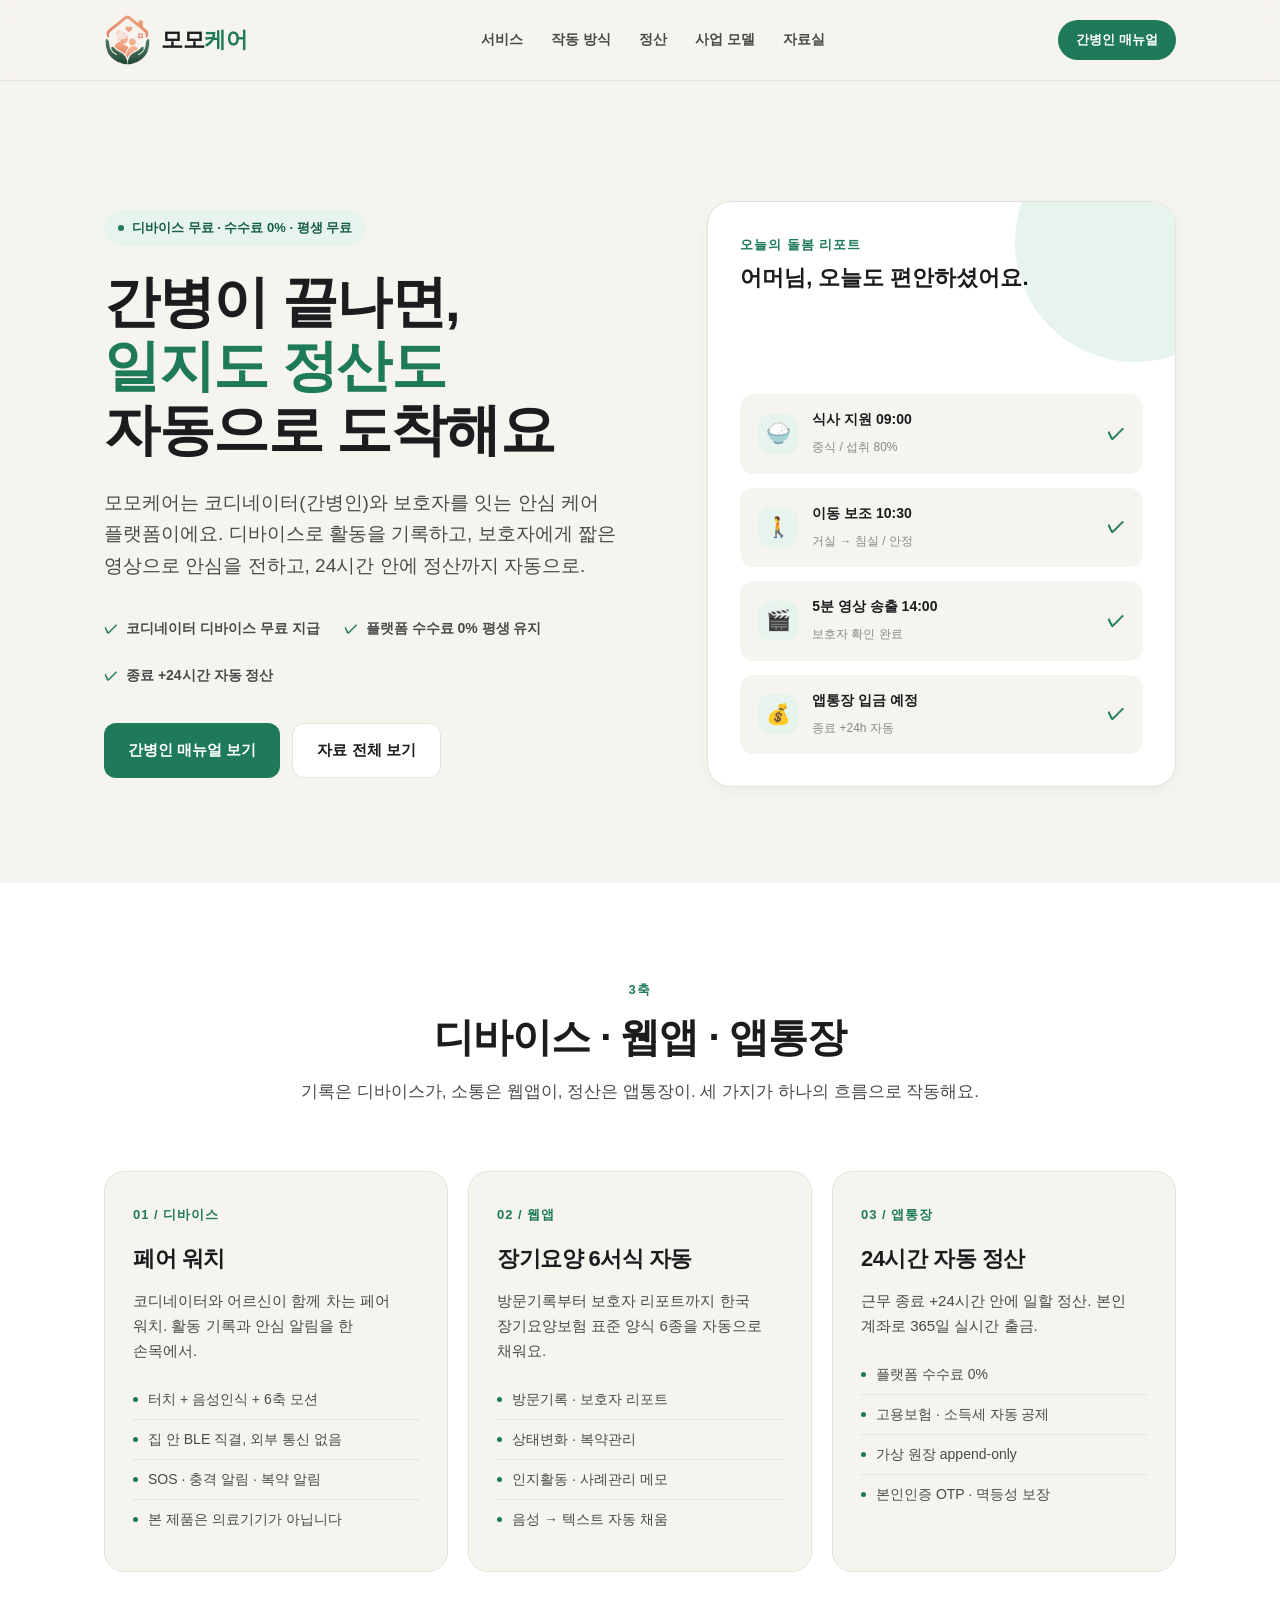
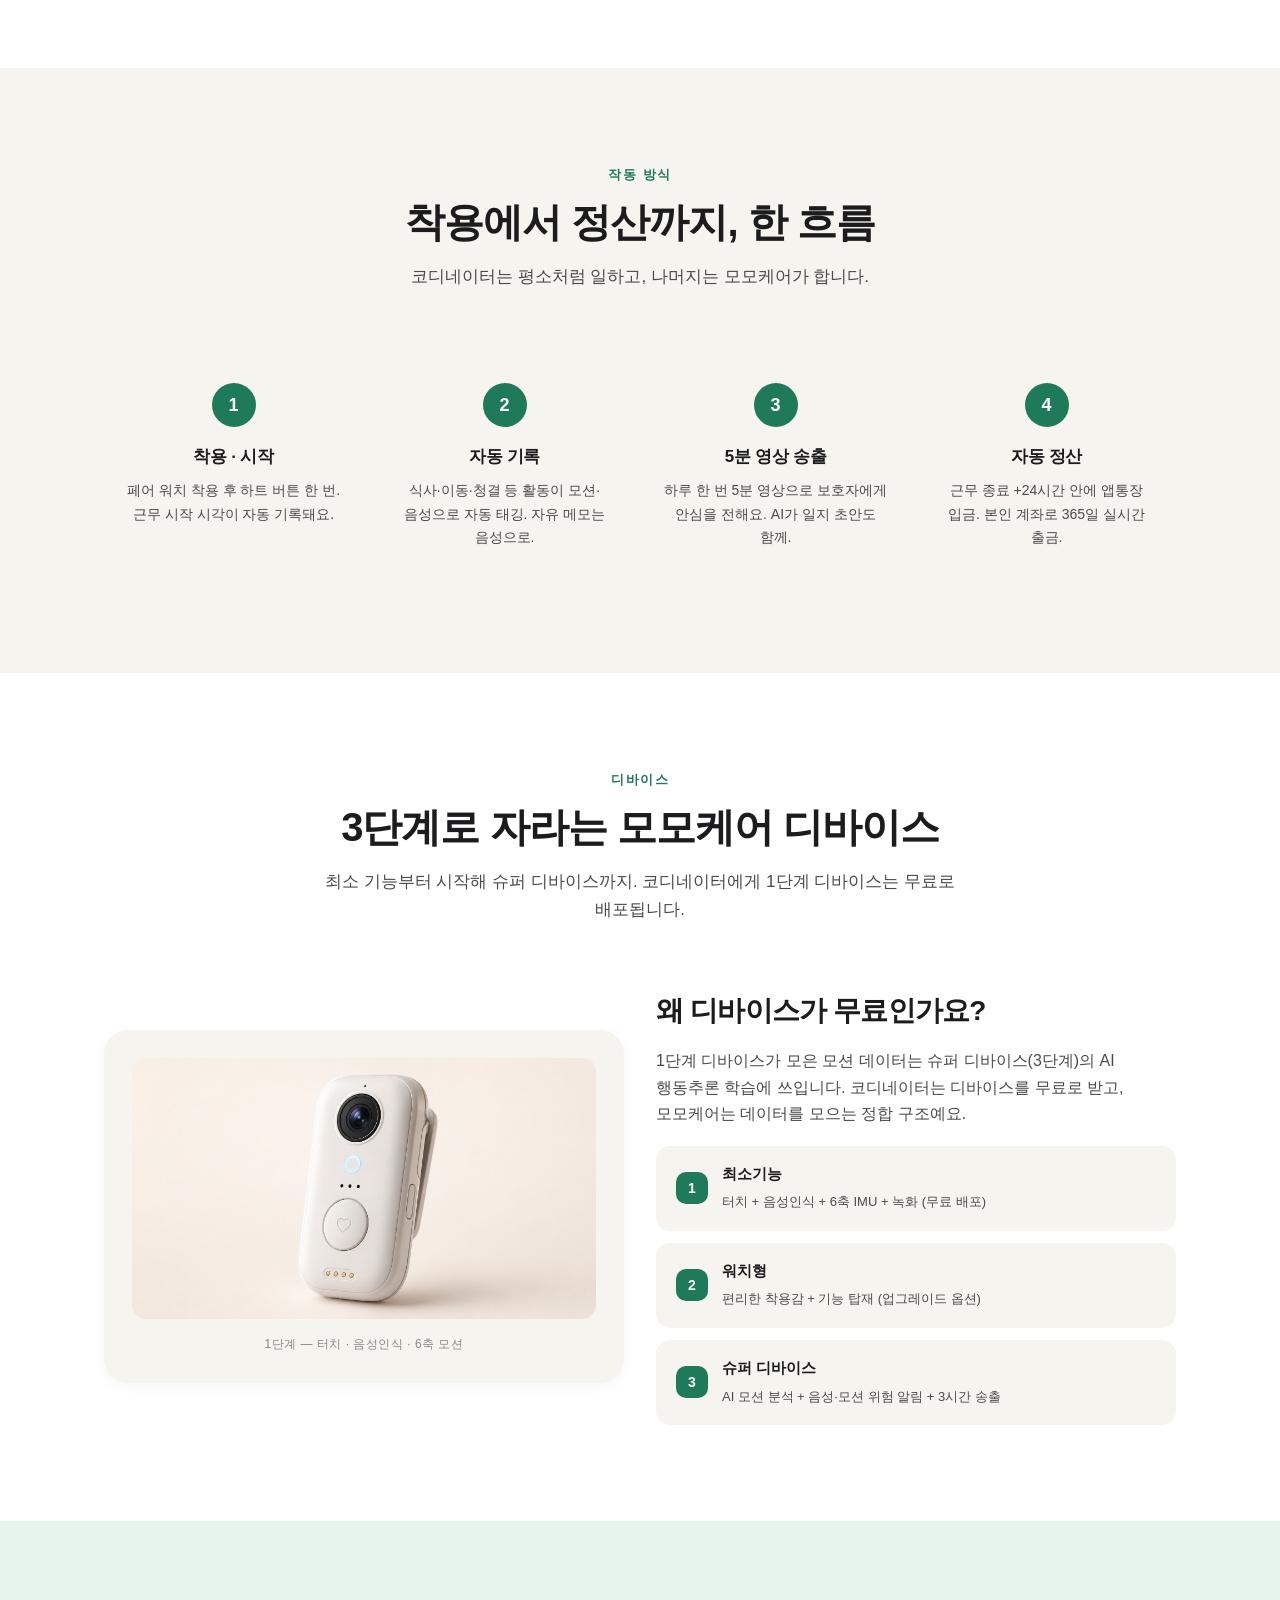
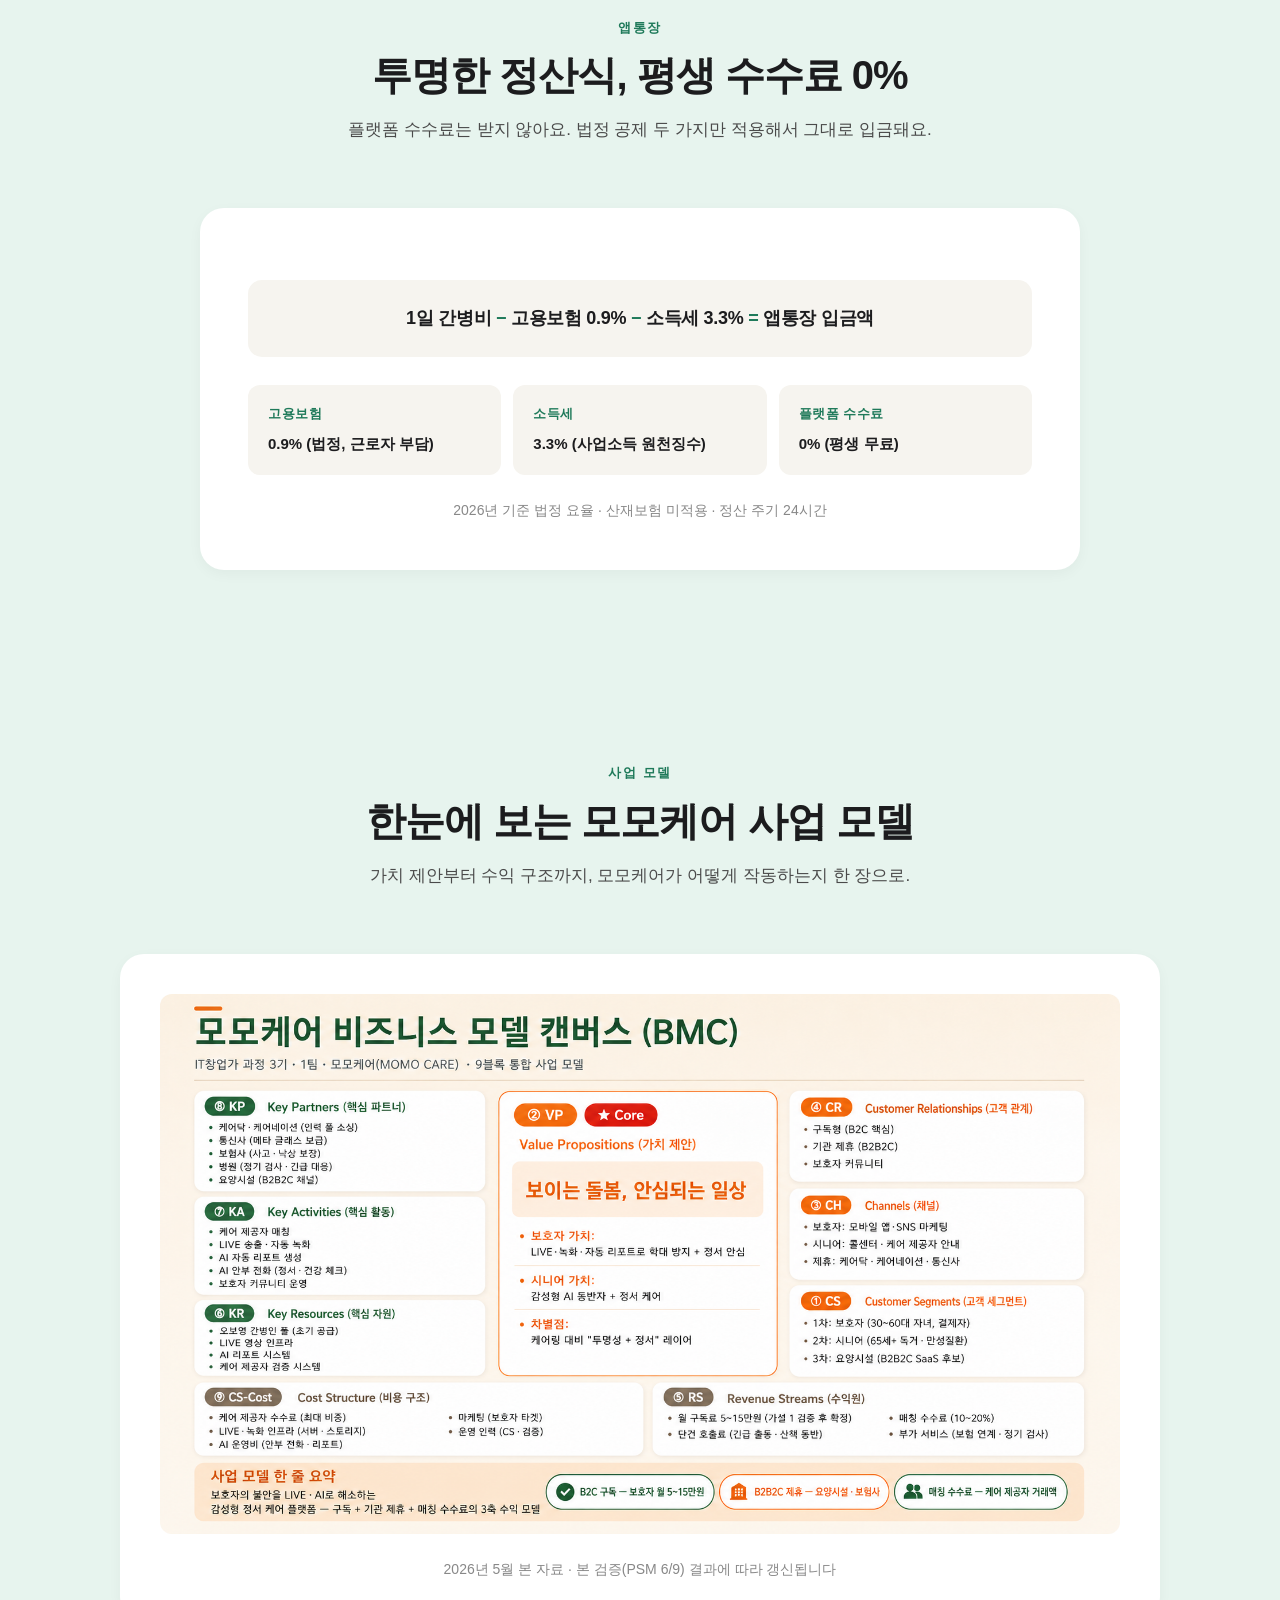
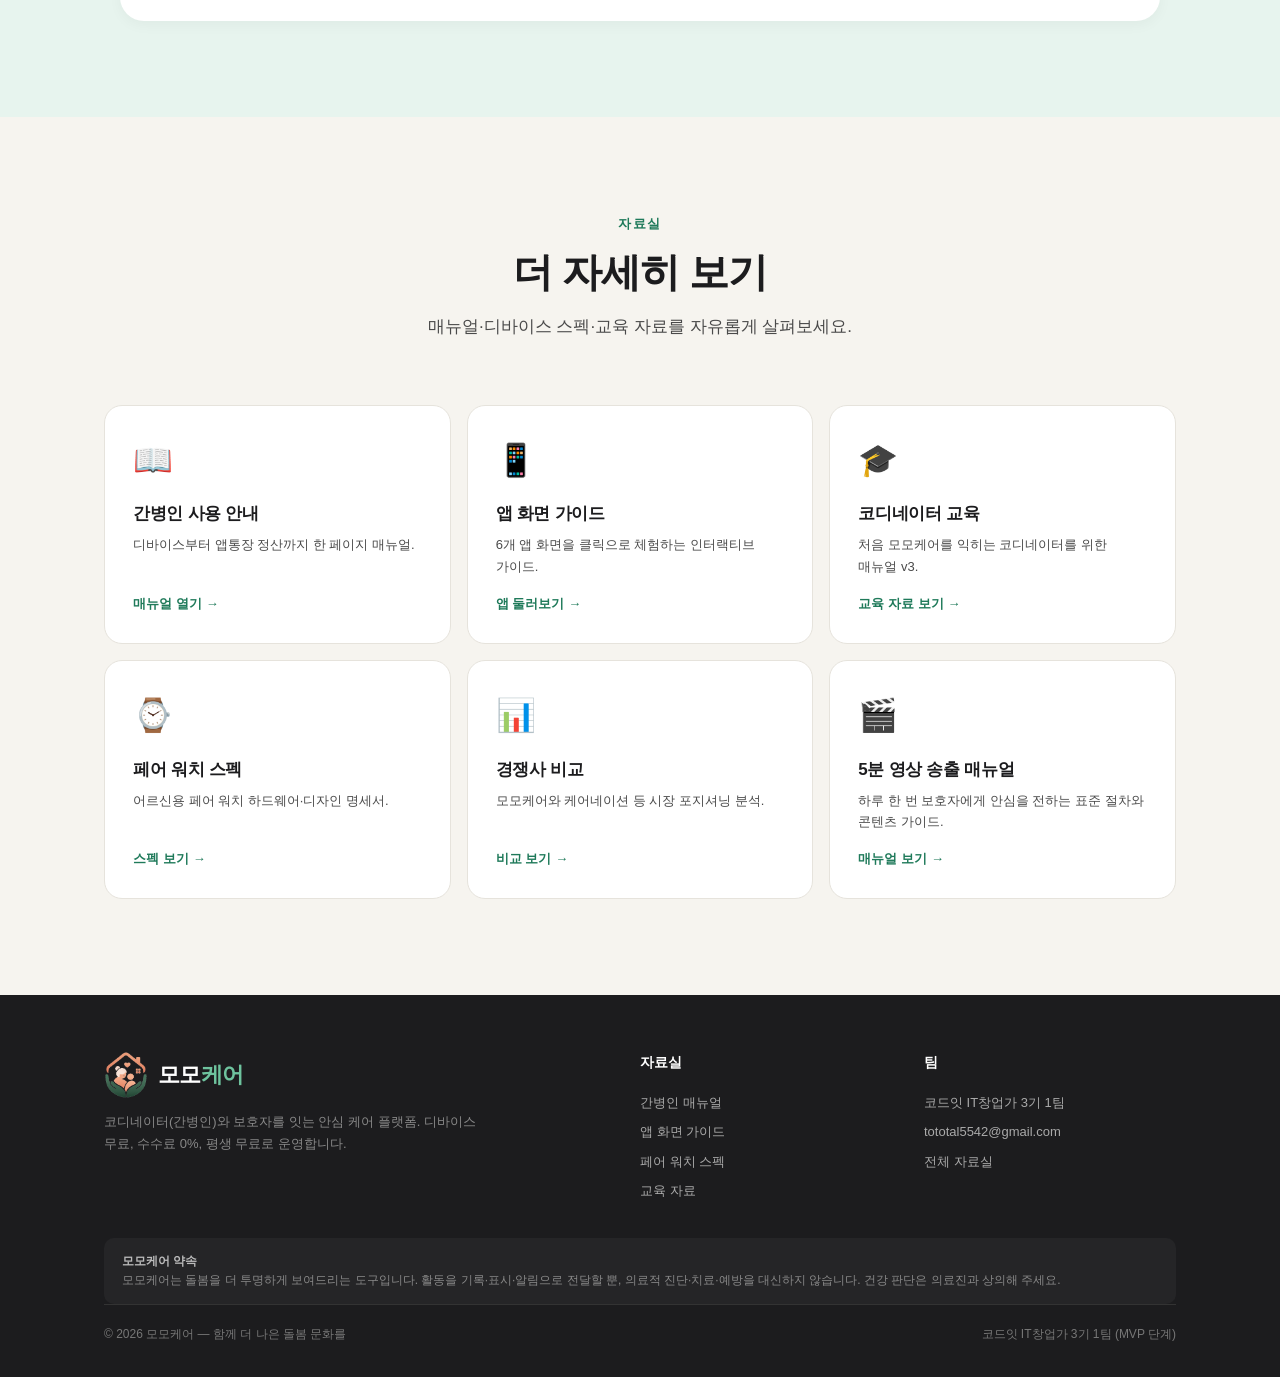
==== index.html @ 799aa94e "fix: 모바일 hero-visual 장식 원 숨김 — 자료 전체 보기 카드 침범 방지 원인: 직전 fix에서 모바일 overflow: visible 처리 → ::before 장식" ====
<!DOCTYPE html>
<html lang="ko">
<head>
<meta charset="UTF-8">
<meta name="viewport" content="width=device-width, initial-scale=1.0">
<title>모모케어 — 간병을 안심으로</title>
<meta name="description" content="간병이 끝나면 일지도 정산도 자동으로. 디바이스 무료, 수수료 0%, 평생 무료. 코디네이터와 보호자를 잇는 안심 케어 플랫폼.">
<meta property="og:title" content="모모케어 — 간병을 안심으로">
<meta property="og:description" content="디바이스 무료 · 수수료 0% · 평생 무료. 5분 송출로 보호자가 안심하는 돌봄 투명성.">
<style>
  :root {
    --green: #1f7a5a;
    --green-light: #e7f4ee;
    --green-soft: #cfe9dc;
    --green-dark: #155e44;
    --bg: #f6f4ef;
    --paper: #ffffff;
    --ink: #1c1c1e;
    --ink-soft: #4a4a4a;
    --ink-mute: #888;
    --line: #e6e3dc;
    --shadow: 0 4px 14px rgba(0,0,0,0.04);
    --shadow-hover: 0 12px 32px rgba(0,0,0,0.08);
  }
  * { box-sizing: border-box; margin: 0; padding: 0; -webkit-tap-highlight-color: transparent; }
  html { scroll-behavior: smooth; }
  body {
    font-family: -apple-system, BlinkMacSystemFont, "Apple SD Gothic Neo", "Pretendard", "Noto Sans KR", sans-serif;
    background: var(--bg);
    color: var(--ink);
    line-height: 1.65;
    word-break: keep-all;
    -webkit-font-smoothing: antialiased;
  }
  a { color: inherit; text-decoration: none; }
  img { max-width: 100%; display: block; }

  /* Layout */
  .wrap { max-width: 1120px; margin: 0 auto; padding: 0 24px; }
  section { padding: 96px 0; }
  section.tight { padding: 72px 0; }

  /* Nav */
  .nav {
    position: sticky; top: 0; z-index: 50;
    background: rgba(246,244,239,0.92);
    backdrop-filter: saturate(180%) blur(12px);
    -webkit-backdrop-filter: saturate(180%) blur(12px);
    border-bottom: 1px solid var(--line);
  }
  .nav-inner { display: flex; justify-content: space-between; align-items: center; height: 80px; }
  .logo { font-size: 20px; font-weight: 800; letter-spacing: -0.5px; color: var(--green); }
  .logo span { color: var(--ink); }
  .nav-menu { display: flex; gap: 28px; align-items: center; font-size: 14px; font-weight: 600; }
  .nav-menu a { color: var(--ink-soft); transition: color 0.2s; }
  .nav-menu a:hover { color: var(--green); }
  .nav-cta {
    background: var(--green); color: #fff;
    padding: 9px 18px; border-radius: 999px;
    font-size: 13px; font-weight: 700;
    transition: background 0.2s, transform 0.2s;
  }
  .nav-cta:hover { background: var(--green-dark); transform: translateY(-1px); }

  /* Hero */
  .hero { padding: 120px 0 96px; }
  .hero-grid { display: grid; grid-template-columns: 1.15fr 1fr; gap: 64px; align-items: center; }
  .badge {
    display: inline-flex; align-items: center; gap: 8px;
    background: var(--green-light); color: var(--green-dark);
    padding: 7px 14px; border-radius: 999px;
    font-size: 13px; font-weight: 700;
    margin-bottom: 24px;
  }
  .badge::before { content: ""; width: 6px; height: 6px; border-radius: 50%; background: var(--green); }
  h1.hero-title {
    font-size: 56px; font-weight: 800;
    line-height: 1.15; letter-spacing: -1.5px;
    margin-bottom: 24px;
  }
  h1.hero-title b { color: var(--green); font-weight: 800; }
  .hero-sub {
    font-size: 19px; color: var(--ink-soft);
    margin-bottom: 36px; max-width: 540px;
  }
  .hero-meta { display: flex; flex-wrap: wrap; gap: 24px; margin-bottom: 36px; }
  .hero-meta span {
    display: inline-flex; align-items: center; gap: 8px;
    font-size: 14px; font-weight: 600; color: var(--ink-soft);
  }
  .hero-meta span::before {
    content: "✓"; color: var(--green); font-weight: 800;
  }
  .cta-row { display: flex; gap: 12px; flex-wrap: wrap; }
  .btn {
    display: inline-flex; align-items: center; gap: 8px;
    padding: 14px 24px; border-radius: 12px;
    font-size: 15px; font-weight: 700;
    transition: transform 0.2s, box-shadow 0.2s, background 0.2s;
    cursor: pointer; border: none;
  }
  .btn-primary { background: var(--green); color: #fff; }
  .btn-primary:hover { background: var(--green-dark); transform: translateY(-2px); box-shadow: 0 8px 20px rgba(31,122,90,0.25); }
  .btn-ghost {
    background: var(--paper); color: var(--ink);
    border: 1px solid var(--line);
  }
  .btn-ghost:hover { border-color: var(--green); color: var(--green); }

  .hero-visual {
    background: var(--paper);
    border: 1px solid var(--line);
    border-radius: 24px;
    aspect-ratio: 4/5;
    box-shadow: var(--shadow);
    padding: 32px;
    display: flex; flex-direction: column; justify-content: space-between;
    position: relative; overflow: hidden;
  }
  .hero-visual::before {
    content: ""; position: absolute; top: -80px; right: -80px;
    width: 240px; height: 240px;
    background: var(--green-light); border-radius: 50%;
    z-index: 0;
  }
  .hv-top { position: relative; z-index: 1; }
  .hv-top h4 { font-size: 13px; font-weight: 700; color: var(--green); letter-spacing: 1px; text-transform: uppercase; margin-bottom: 8px; }
  .hv-top p { font-size: 22px; font-weight: 700; color: var(--ink); line-height: 1.4; }
  .hv-stack { display: flex; flex-direction: column; gap: 14px; position: relative; z-index: 1; }
  .hv-row {
    background: var(--bg); border-radius: 14px;
    padding: 14px 18px;
    display: flex; align-items: center; gap: 14px;
  }
  .hv-icon {
    width: 40px; height: 40px; border-radius: 12px;
    background: var(--green-light); color: var(--green);
    display: flex; align-items: center; justify-content: center;
    font-size: 20px; flex-shrink: 0;
  }
  .hv-row-text { flex: 1; min-width: 0; }
  .hv-row-text strong { display: block; font-size: 14px; font-weight: 700; margin-bottom: 2px; }
  .hv-row-text span { font-size: 12px; color: var(--ink-mute); }
  .hv-check { color: var(--green); font-size: 18px; font-weight: 700; }

  /* Section Header */
  .sec-head { text-align: center; max-width: 720px; margin: 0 auto 64px; }
  .sec-eyebrow {
    font-size: 13px; font-weight: 700; color: var(--green);
    letter-spacing: 1.5px; text-transform: uppercase; margin-bottom: 12px;
  }
  .sec-head h2 {
    font-size: 40px; font-weight: 800;
    letter-spacing: -1px; margin-bottom: 16px;
    line-height: 1.25;
  }
  .sec-head p { font-size: 17px; color: var(--ink-soft); }

  /* 3 Pillars */
  .pillars { background: var(--paper); }
  .pillar-grid { display: grid; grid-template-columns: repeat(3, 1fr); gap: 20px; }
  .pillar {
    background: var(--bg); border: 1px solid var(--line);
    border-radius: 20px; padding: 32px 28px;
    transition: transform 0.2s, box-shadow 0.2s;
  }
  .pillar:hover { transform: translateY(-4px); box-shadow: var(--shadow-hover); }
  .pillar-num {
    font-size: 13px; font-weight: 800; color: var(--green);
    margin-bottom: 16px; letter-spacing: 1px;
  }
  .pillar h3 { font-size: 22px; font-weight: 800; margin-bottom: 12px; letter-spacing: -0.5px; }
  .pillar p { font-size: 15px; color: var(--ink-soft); margin-bottom: 20px; }
  .pillar ul { list-style: none; }
  .pillar li {
    font-size: 14px; color: var(--ink-soft);
    padding: 8px 0; border-top: 1px solid var(--line);
    display: flex; align-items: center; gap: 10px;
  }
  .pillar li::before {
    content: ""; width: 5px; height: 5px; border-radius: 50%;
    background: var(--green); flex-shrink: 0;
  }
  .pillar li:first-of-type { border-top: none; padding-top: 4px; }

  /* How it works */
  .flow { display: grid; grid-template-columns: repeat(4, 1fr); gap: 12px; position: relative; }
  .flow-step { text-align: center; padding: 28px 16px; }
  .flow-num {
    width: 44px; height: 44px; border-radius: 50%;
    background: var(--green); color: #fff;
    display: flex; align-items: center; justify-content: center;
    font-size: 18px; font-weight: 800;
    margin: 0 auto 16px;
  }
  .flow-step h4 { font-size: 17px; font-weight: 700; margin-bottom: 8px; letter-spacing: -0.3px; }
  .flow-step p { font-size: 14px; color: var(--ink-soft); }

  /* Settlement */
  .settle { background: var(--green-light); }
  .settle-card {
    background: var(--paper); border-radius: 24px;
    padding: 48px; max-width: 880px; margin: 0 auto;
    box-shadow: var(--shadow);
  }
  .settle-formula {
    font-size: 18px; font-weight: 700;
    background: var(--bg); padding: 24px 28px; border-radius: 14px;
    text-align: center; margin: 24px 0;
    letter-spacing: -0.3px; line-height: 1.6;
  }
  .settle-formula b { color: var(--green); }
  .settle-row { display: grid; grid-template-columns: repeat(3, 1fr); gap: 12px; margin-top: 28px; }
  .settle-row > div {
    background: var(--bg); padding: 18px 20px; border-radius: 12px;
  }
  .settle-row strong { display: block; font-size: 13px; color: var(--green); margin-bottom: 6px; font-weight: 700; letter-spacing: 0.5px; }
  .settle-row span { font-size: 15px; color: var(--ink); font-weight: 600; }

  /* Resources */
  .res-grid { display: grid; grid-template-columns: repeat(3, 1fr); gap: 16px; }
  .res-card {
    background: var(--paper); border: 1px solid var(--line);
    border-radius: 18px; padding: 28px;
    transition: transform 0.2s, box-shadow 0.2s, border-color 0.2s;
    display: flex; flex-direction: column; min-height: 200px;
  }
  .res-card:hover { transform: translateY(-3px); box-shadow: var(--shadow-hover); border-color: var(--green-soft); }
  .res-icon { font-size: 32px; margin-bottom: 14px; }
  .res-card h4 { font-size: 17px; font-weight: 700; margin-bottom: 6px; letter-spacing: -0.3px; }
  .res-card p { font-size: 13px; color: var(--ink-soft); flex: 1; }
  .res-card .go {
    margin-top: 16px; font-size: 13px; font-weight: 700;
    color: var(--green); display: inline-flex; align-items: center; gap: 4px;
  }
  .res-card .go::after { content: "→"; transition: transform 0.2s; }
  .res-card:hover .go::after { transform: translateX(4px); }

  /* Nav logo image */
  .logo { display: inline-flex; align-items: center; gap: 10px; font-size: 22px; font-weight: 800; letter-spacing: -0.5px; color: var(--ink); }
  .logo img { height: 52px; width: auto; display: block; }
  .logo b { color: var(--green); font-weight: 800; }

  /* Device section */
  .device { background: var(--paper); }
  .device-grid { display: grid; grid-template-columns: 1fr 1fr; gap: 32px; align-items: center; }
  .device-text h3 { font-size: 28px; font-weight: 800; letter-spacing: -0.8px; margin-bottom: 14px; }
  .device-text p { font-size: 16px; color: var(--ink-soft); margin-bottom: 18px; }
  .device-stages { display: grid; gap: 12px; }
  .device-stage {
    background: var(--bg); border-radius: 14px; padding: 16px 20px;
    display: flex; gap: 14px; align-items: center;
  }
  .device-stage .num {
    width: 32px; height: 32px; border-radius: 10px;
    background: var(--green); color: #fff;
    display: flex; align-items: center; justify-content: center;
    font-weight: 800; font-size: 14px; flex-shrink: 0;
  }
  .device-stage strong { font-size: 15px; font-weight: 700; display: block; margin-bottom: 2px; }
  .device-stage span { font-size: 13px; color: var(--ink-soft); }
  .device-image-wrap {
    background: var(--bg);
    border-radius: 24px;
    padding: 28px;
    box-shadow: var(--shadow);
    display: flex; flex-direction: column; gap: 16px;
  }
  .device-image-wrap img {
    width: 100%; height: auto;
    border-radius: 14px;
    background: #fff;
  }
  .device-image-wrap .caption {
    font-size: 12px; color: var(--ink-mute); text-align: center;
    letter-spacing: 0.5px;
  }

  /* Model (BMC) section */
  .model { background: var(--green-light); }
  .model-card {
    background: var(--paper); border-radius: 24px;
    padding: 40px; max-width: 1040px; margin: 0 auto;
    box-shadow: var(--shadow);
  }
  .model-card img {
    width: 100%; height: auto;
    border-radius: 12px;
    display: block;
  }
  .model-foot {
    margin-top: 24px; text-align: center;
    font-size: 14px; color: var(--ink-mute);
  }

  /* Footer brand row with logo */
  footer .foot-logo-row { display: flex; align-items: center; gap: 10px; margin-bottom: 12px; }
  footer .foot-logo-row img { height: 48px; width: auto; }
  footer .foot-logo-row span { color: #fff; font-size: 22px; font-weight: 800; letter-spacing: -0.5px; }
  footer .foot-logo-row b { color: #6ec39e; font-weight: 800; }

  /* CTA Section */
  .cta-section {
    background: var(--green); color: #fff;
    text-align: center; padding: 80px 0;
  }
  .cta-section h2 { font-size: 36px; font-weight: 800; margin-bottom: 12px; letter-spacing: -1px; }
  .cta-section p { font-size: 17px; opacity: 0.9; margin-bottom: 32px; }
  .cta-section .btn-primary { background: #fff; color: var(--green); }
  .cta-section .btn-primary:hover { background: var(--bg); transform: translateY(-2px); }
  .cta-section .btn-ghost { background: transparent; color: #fff; border-color: rgba(255,255,255,0.4); }
  .cta-section .btn-ghost:hover { border-color: #fff; color: #fff; }

  /* Footer */
  footer { background: var(--ink); color: #aaa; padding: 56px 0 32px; font-size: 13px; }
  footer .foot-grid { display: grid; grid-template-columns: 2fr 1fr 1fr; gap: 32px; margin-bottom: 32px; }
  footer h5 { color: #fff; font-size: 14px; font-weight: 700; margin-bottom: 14px; }
  footer .foot-logo { color: #fff; font-size: 20px; font-weight: 800; margin-bottom: 8px; }
  footer .foot-desc { color: #888; line-height: 1.7; font-size: 13px; max-width: 380px; }
  footer ul { list-style: none; }
  footer li { padding: 4px 0; }
  footer a { color: #aaa; }
  footer a:hover { color: #fff; }
  footer .foot-bottom {
    border-top: 1px solid #333; padding-top: 20px;
    display: flex; justify-content: space-between; align-items: center; flex-wrap: wrap; gap: 12px;
    color: #777; font-size: 12px;
  }
  footer .disclaimer {
    background: rgba(255,255,255,0.04); padding: 14px 18px; border-radius: 10px;
    color: #888; font-size: 12px; line-height: 1.6;
    margin-top: 24px;
  }

  /* Responsive */
  @media (max-width: 880px) {
    .wrap { padding: 0 20px; }
    section { padding: 56px 0; }
    .hero { padding: 48px 0 56px; }
    .hero-grid { grid-template-columns: 1fr; gap: 32px; }
    h1.hero-title { font-size: 32px; line-height: 1.2; letter-spacing: -1px; }
    .hero-sub { font-size: 16px; }
    .hero-meta { gap: 10px 16px; margin-bottom: 28px; }
    .sec-head h2 { font-size: 26px; line-height: 1.3; }
    .sec-head p { font-size: 15px; }
    .pillar-grid, .res-grid, .settle-row { grid-template-columns: 1fr; }
    .flow { grid-template-columns: repeat(2, 1fr); gap: 8px; }
    .flow-step { padding: 20px 8px; }
    .settle-card { padding: 24px 18px; }
    .settle-formula { font-size: 15px; padding: 18px 16px; line-height: 1.8; }
    footer .foot-grid { grid-template-columns: 1fr; gap: 24px; }
    .nav { background: rgba(246,244,239,0.95); }
    .nav-inner { height: 64px; }
    .nav-menu { display: none; }
    .nav-cta { padding: 8px 14px; font-size: 12px; }
    .logo img { height: 40px; }
    .logo { font-size: 18px; gap: 8px; }
    .hero-visual { aspect-ratio: auto; overflow: visible; padding: 24px 20px; }
    .hero-visual::before { display: none; }
    .hv-top p { font-size: 18px; }
    .hv-stack { gap: 10px; }
    .device-grid { grid-template-columns: 1fr; gap: 24px; }
    .device-text h3 { font-size: 22px; }
    .device-image-wrap { padding: 20px; }
    .model-card { padding: 20px; }
    .cta-row { flex-direction: column; align-items: stretch; gap: 10px; }
    .cta-row .btn { width: 100%; justify-content: center; }
    .pillar { padding: 24px 22px; }
    .pillar h3 { font-size: 20px; }
    .res-card { padding: 22px; }
    footer .foot-logo-row img { height: 40px; }
    footer .foot-logo-row span { font-size: 20px; }
    footer .foot-bottom { font-size: 11px; gap: 6px; }
  }
</style>
</head>
<body>

<nav class="nav">
  <div class="wrap nav-inner">
    <a href="#" class="logo"><img src="assets/logo-icon.png" alt="모모케어 로고"><span>모모<b>케어</b></span></a>
    <div class="nav-menu">
      <a href="#pillars">서비스</a>
      <a href="#how">작동 방식</a>
      <a href="#settle">정산</a>
      <a href="#model">사업 모델</a>
      <a href="#resources">자료실</a>
    </div>
    <a href="caregiver-manual.html" class="nav-cta">간병인 매뉴얼</a>
  </div>
</nav>

<header class="hero">
  <div class="wrap">
    <div class="hero-grid">
      <div>
        <span class="badge">디바이스 무료 · 수수료 0% · 평생 무료</span>
        <h1 class="hero-title">간병이 끝나면,<br><b>일지도 정산도</b><br>자동으로 도착해요</h1>
        <p class="hero-sub">모모케어는 코디네이터(간병인)와 보호자를 잇는 안심 케어 플랫폼이에요. 디바이스로 활동을 기록하고, 보호자에게 짧은 영상으로 안심을 전하고, 24시간 안에 정산까지 자동으로.</p>
        <div class="hero-meta">
          <span>코디네이터 디바이스 무료 지급</span>
          <span>플랫폼 수수료 0% 평생 유지</span>
          <span>종료 +24시간 자동 정산</span>
        </div>
        <div class="cta-row">
          <a href="caregiver-manual.html" class="btn btn-primary">간병인 매뉴얼 보기</a>
          <a href="hub.html" class="btn btn-ghost">자료 전체 보기</a>
        </div>
      </div>

      <div class="hero-visual">
        <div class="hv-top">
          <h4>오늘의 돌봄 리포트</h4>
          <p>어머님, 오늘도 편안하셨어요.</p>
        </div>
        <div class="hv-stack">
          <div class="hv-row">
            <div class="hv-icon">🍚</div>
            <div class="hv-row-text"><strong>식사 지원 09:00</strong><span>중식 / 섭취 80%</span></div>
            <div class="hv-check">✓</div>
          </div>
          <div class="hv-row">
            <div class="hv-icon">🚶</div>
            <div class="hv-row-text"><strong>이동 보조 10:30</strong><span>거실 → 침실 / 안정</span></div>
            <div class="hv-check">✓</div>
          </div>
          <div class="hv-row">
            <div class="hv-icon">🎬</div>
            <div class="hv-row-text"><strong>5분 영상 송출 14:00</strong><span>보호자 확인 완료</span></div>
            <div class="hv-check">✓</div>
          </div>
          <div class="hv-row">
            <div class="hv-icon">💰</div>
            <div class="hv-row-text"><strong>앱통장 입금 예정</strong><span>종료 +24h 자동</span></div>
            <div class="hv-check">✓</div>
          </div>
        </div>
      </div>
    </div>
  </div>
</header>

<section id="pillars" class="pillars">
  <div class="wrap">
    <div class="sec-head">
      <div class="sec-eyebrow">3축</div>
      <h2>디바이스 · 웹앱 · 앱통장</h2>
      <p>기록은 디바이스가, 소통은 웹앱이, 정산은 앱통장이. 세 가지가 하나의 흐름으로 작동해요.</p>
    </div>
    <div class="pillar-grid">

      <div class="pillar">
        <div class="pillar-num">01 / 디바이스</div>
        <h3>페어 워치</h3>
        <p>코디네이터와 어르신이 함께 차는 페어 워치. 활동 기록과 안심 알림을 한 손목에서.</p>
        <ul>
          <li>터치 + 음성인식 + 6축 모션</li>
          <li>집 안 BLE 직결, 외부 통신 없음</li>
          <li>SOS · 충격 알림 · 복약 알림</li>
          <li>본 제품은 의료기기가 아닙니다</li>
        </ul>
      </div>

      <div class="pillar">
        <div class="pillar-num">02 / 웹앱</div>
        <h3>장기요양 6서식 자동</h3>
        <p>방문기록부터 보호자 리포트까지 한국 장기요양보험 표준 양식 6종을 자동으로 채워요.</p>
        <ul>
          <li>방문기록 · 보호자 리포트</li>
          <li>상태변화 · 복약관리</li>
          <li>인지활동 · 사례관리 메모</li>
          <li>음성 → 텍스트 자동 채움</li>
        </ul>
      </div>

      <div class="pillar">
        <div class="pillar-num">03 / 앱통장</div>
        <h3>24시간 자동 정산</h3>
        <p>근무 종료 +24시간 안에 일할 정산. 본인 계좌로 365일 실시간 출금.</p>
        <ul>
          <li>플랫폼 수수료 0%</li>
          <li>고용보험 · 소득세 자동 공제</li>
          <li>가상 원장 append-only</li>
          <li>본인인증 OTP · 멱등성 보장</li>
        </ul>
      </div>

    </div>
  </div>
</section>

<section id="how">
  <div class="wrap">
    <div class="sec-head">
      <div class="sec-eyebrow">작동 방식</div>
      <h2>착용에서 정산까지, 한 흐름</h2>
      <p>코디네이터는 평소처럼 일하고, 나머지는 모모케어가 합니다.</p>
    </div>
    <div class="flow">
      <div class="flow-step">
        <div class="flow-num">1</div>
        <h4>착용 · 시작</h4>
        <p>페어 워치 착용 후 하트 버튼 한 번. 근무 시작 시각이 자동 기록돼요.</p>
      </div>
      <div class="flow-step">
        <div class="flow-num">2</div>
        <h4>자동 기록</h4>
        <p>식사·이동·청결 등 활동이 모션·음성으로 자동 태깅. 자유 메모는 음성으로.</p>
      </div>
      <div class="flow-step">
        <div class="flow-num">3</div>
        <h4>5분 영상 송출</h4>
        <p>하루 한 번 5분 영상으로 보호자에게 안심을 전해요. AI가 일지 초안도 함께.</p>
      </div>
      <div class="flow-step">
        <div class="flow-num">4</div>
        <h4>자동 정산</h4>
        <p>근무 종료 +24시간 안에 앱통장 입금. 본인 계좌로 365일 실시간 출금.</p>
      </div>
    </div>
  </div>
</section>

<section id="device" class="device">
  <div class="wrap">
    <div class="sec-head">
      <div class="sec-eyebrow">디바이스</div>
      <h2>3단계로 자라는 모모케어 디바이스</h2>
      <p>최소 기능부터 시작해 슈퍼 디바이스까지. 코디네이터에게 1단계 디바이스는 무료로 배포됩니다.</p>
    </div>
    <div class="device-grid">
      <div class="device-image-wrap">
        <img src="assets/device_photo.png" alt="모모케어 디바이스 실물">
        <div class="caption">1단계 — 터치 · 음성인식 · 6축 모션</div>
      </div>
      <div class="device-text">
        <h3>왜 디바이스가 무료인가요?</h3>
        <p>1단계 디바이스가 모은 모션 데이터는 슈퍼 디바이스(3단계)의 AI 행동추론 학습에 쓰입니다. 코디네이터는 디바이스를 무료로 받고, 모모케어는 데이터를 모으는 정합 구조예요.</p>
        <div class="device-stages">
          <div class="device-stage">
            <div class="num">1</div>
            <div><strong>최소기능</strong><span>터치 + 음성인식 + 6축 IMU + 녹화 (무료 배포)</span></div>
          </div>
          <div class="device-stage">
            <div class="num">2</div>
            <div><strong>워치형</strong><span>편리한 착용감 + 기능 탑재 (업그레이드 옵션)</span></div>
          </div>
          <div class="device-stage">
            <div class="num">3</div>
            <div><strong>슈퍼 디바이스</strong><span>AI 모션 분석 + 음성·모션 위험 알림 + 3시간 송출</span></div>
          </div>
        </div>
      </div>
    </div>
  </div>
</section>

<section id="settle" class="settle">
  <div class="wrap">
    <div class="sec-head">
      <div class="sec-eyebrow">앱통장</div>
      <h2>투명한 정산식, 평생 수수료 0%</h2>
      <p>플랫폼 수수료는 받지 않아요. 법정 공제 두 가지만 적용해서 그대로 입금돼요.</p>
    </div>
    <div class="settle-card">
      <div class="settle-formula">
        1일 간병비 <b>−</b> 고용보험 0.9% <b>−</b> 소득세 3.3% <b>=</b> 앱통장 입금액
      </div>
      <div class="settle-row">
        <div><strong>고용보험</strong><span>0.9% (법정, 근로자 부담)</span></div>
        <div><strong>소득세</strong><span>3.3% (사업소득 원천징수)</span></div>
        <div><strong>플랫폼 수수료</strong><span>0% (평생 무료)</span></div>
      </div>
      <p style="margin-top: 24px; font-size: 14px; color: var(--ink-mute); text-align: center;">2026년 기준 법정 요율 · 산재보험 미적용 · 정산 주기 24시간</p>
    </div>
  </div>
</section>

<section id="model" class="model">
  <div class="wrap">
    <div class="sec-head">
      <div class="sec-eyebrow">사업 모델</div>
      <h2>한눈에 보는 모모케어 사업 모델</h2>
      <p>가치 제안부터 수익 구조까지, 모모케어가 어떻게 작동하는지 한 장으로.</p>
    </div>
    <div class="model-card">
      <img src="assets/bmc.png" alt="모모케어 비즈니스 모델 캔버스">
      <div class="model-foot">2026년 5월 본 자료 · 본 검증(PSM 6/9) 결과에 따라 갱신됩니다</div>
    </div>
  </div>
</section>

<section id="resources">
  <div class="wrap">
    <div class="sec-head">
      <div class="sec-eyebrow">자료실</div>
      <h2>더 자세히 보기</h2>
      <p>매뉴얼·디바이스 스펙·교육 자료를 자유롭게 살펴보세요.</p>
    </div>
    <div class="res-grid">
      <a href="caregiver-manual.html" class="res-card">
        <div class="res-icon">📖</div>
        <h4>간병인 사용 안내</h4>
        <p>디바이스부터 앱통장 정산까지 한 페이지 매뉴얼.</p>
        <span class="go">매뉴얼 열기</span>
      </a>
      <a href="app-screens.html" class="res-card">
        <div class="res-icon">📱</div>
        <h4>앱 화면 가이드</h4>
        <p>6개 앱 화면을 클릭으로 체험하는 인터랙티브 가이드.</p>
        <span class="go">앱 둘러보기</span>
      </a>
      <a href="education.html" class="res-card">
        <div class="res-icon">🎓</div>
        <h4>코디네이터 교육</h4>
        <p>처음 모모케어를 익히는 코디네이터를 위한 매뉴얼 v3.</p>
        <span class="go">교육 자료 보기</span>
      </a>
      <a href="watch.html" class="res-card">
        <div class="res-icon">⌚</div>
        <h4>페어 워치 스펙</h4>
        <p>어르신용 페어 워치 하드웨어·디자인 명세서.</p>
        <span class="go">스펙 보기</span>
      </a>
      <a href="competitors.html" class="res-card">
        <div class="res-icon">📊</div>
        <h4>경쟁사 비교</h4>
        <p>모모케어와 케어네이션 등 시장 포지셔닝 분석.</p>
        <span class="go">비교 보기</span>
      </a>
      <a href="five-min.html" class="res-card">
        <div class="res-icon">🎬</div>
        <h4>5분 영상 송출 매뉴얼</h4>
        <p>하루 한 번 보호자에게 안심을 전하는 표준 절차와 콘텐츠 가이드.</p>
        <span class="go">매뉴얼 보기</span>
      </a>
    </div>
  </div>
</section>

<footer>
  <div class="wrap">
    <div class="foot-grid">
      <div>
        <div class="foot-logo-row">
          <img src="assets/logo-icon.png" alt="모모케어 로고">
          <span>모모<b>케어</b></span>
        </div>
        <p class="foot-desc">코디네이터(간병인)와 보호자를 잇는 안심 케어 플랫폼. 디바이스 무료, 수수료 0%, 평생 무료로 운영합니다.</p>
      </div>
      <div>
        <h5>자료실</h5>
        <ul>
          <li><a href="caregiver-manual.html">간병인 매뉴얼</a></li>
          <li><a href="app-screens.html">앱 화면 가이드</a></li>
          <li><a href="watch.html">페어 워치 스펙</a></li>
          <li><a href="education.html">교육 자료</a></li>
        </ul>
      </div>
      <div>
        <h5>팀</h5>
        <ul>
          <li>코드잇 IT창업가 3기 1팀</li>
          <li><a href="mailto:tototal5542@gmail.com">tototal5542@gmail.com</a></li>
          <li><a href="hub.html">전체 자료실</a></li>
        </ul>
      </div>
    </div>
    <div class="disclaimer">
      <strong style="color:#bbb;">모모케어 약속</strong><br>
      모모케어는 돌봄을 더 투명하게 보여드리는 도구입니다. 활동을 기록·표시·알림으로 전달할 뿐, 의료적 진단·치료·예방을 대신하지 않습니다. 건강 판단은 의료진과 상의해 주세요.
    </div>
    <div class="foot-bottom">
      <span>© 2026 모모케어 — 함께 더 나은 돌봄 문화를</span>
      <span>코드잇 IT창업가 3기 1팀 (MVP 단계)</span>
    </div>
  </div>
</footer>

</body>
</html>
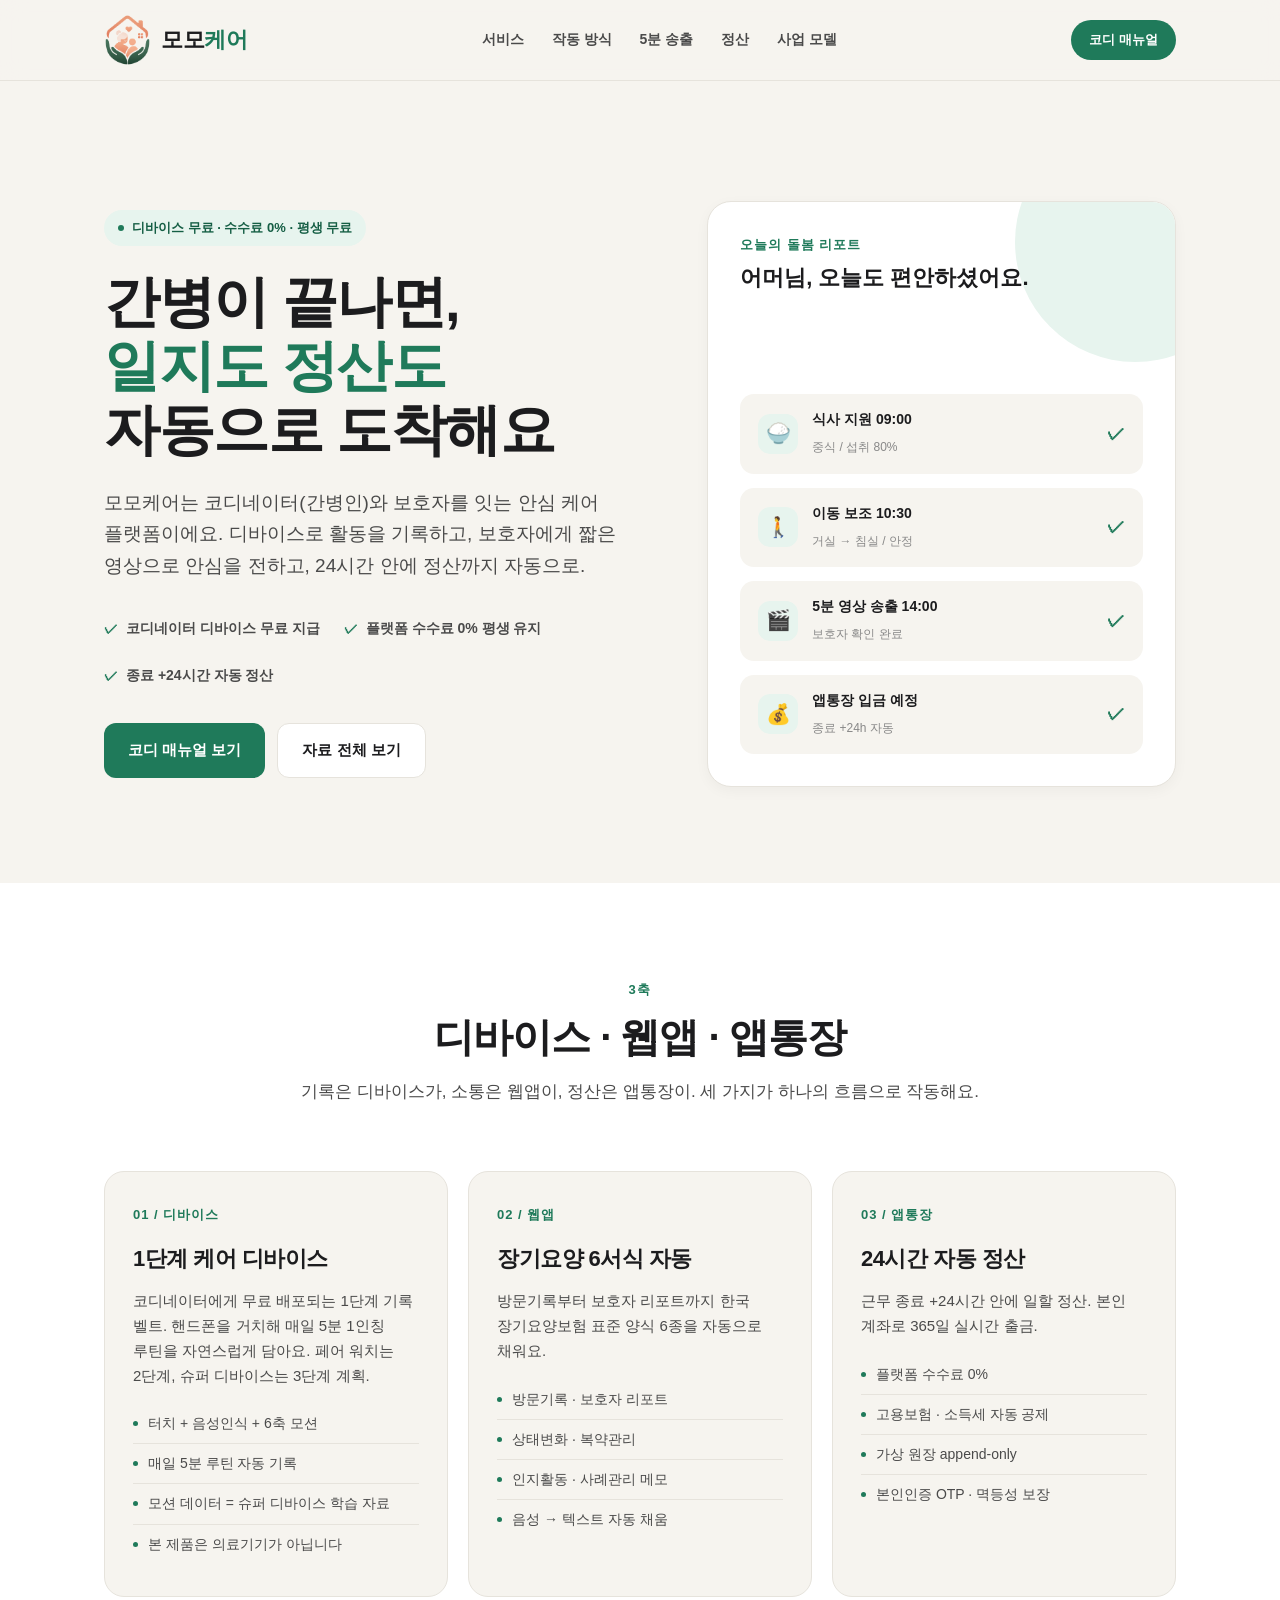
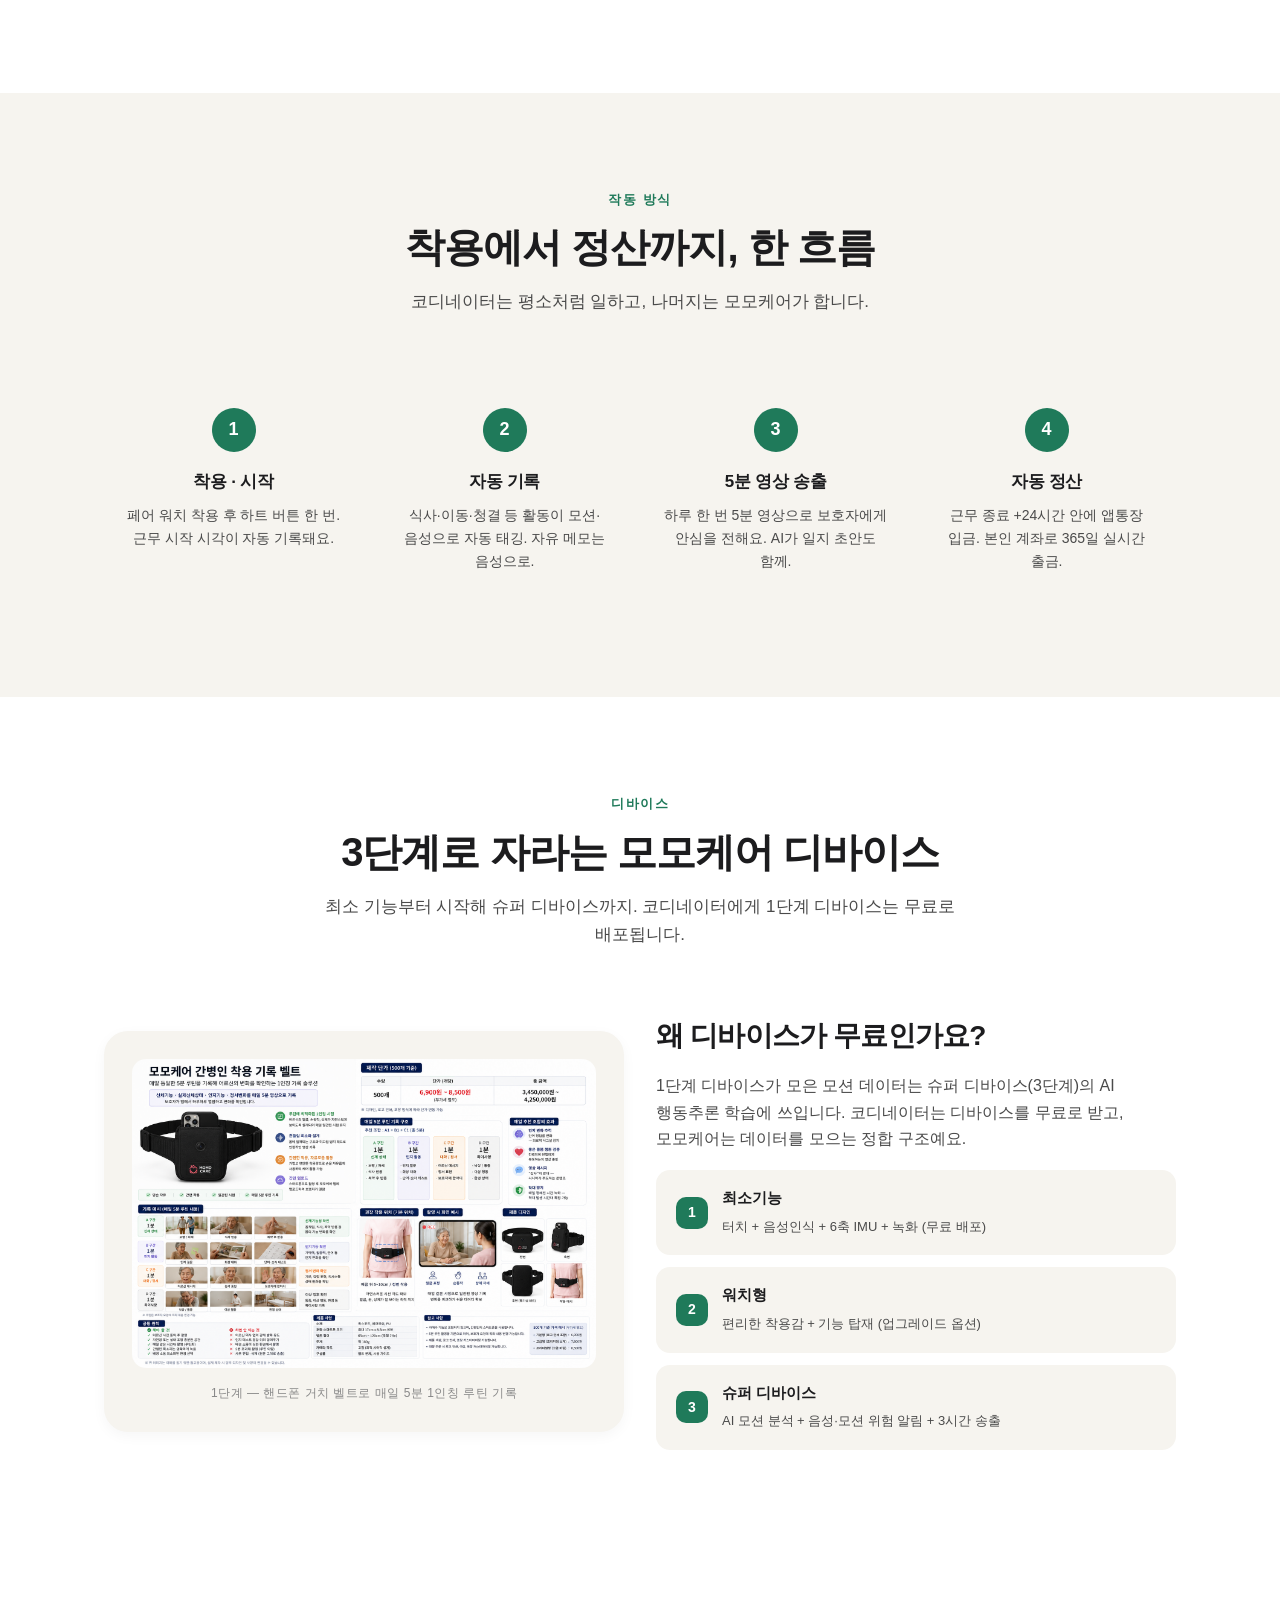
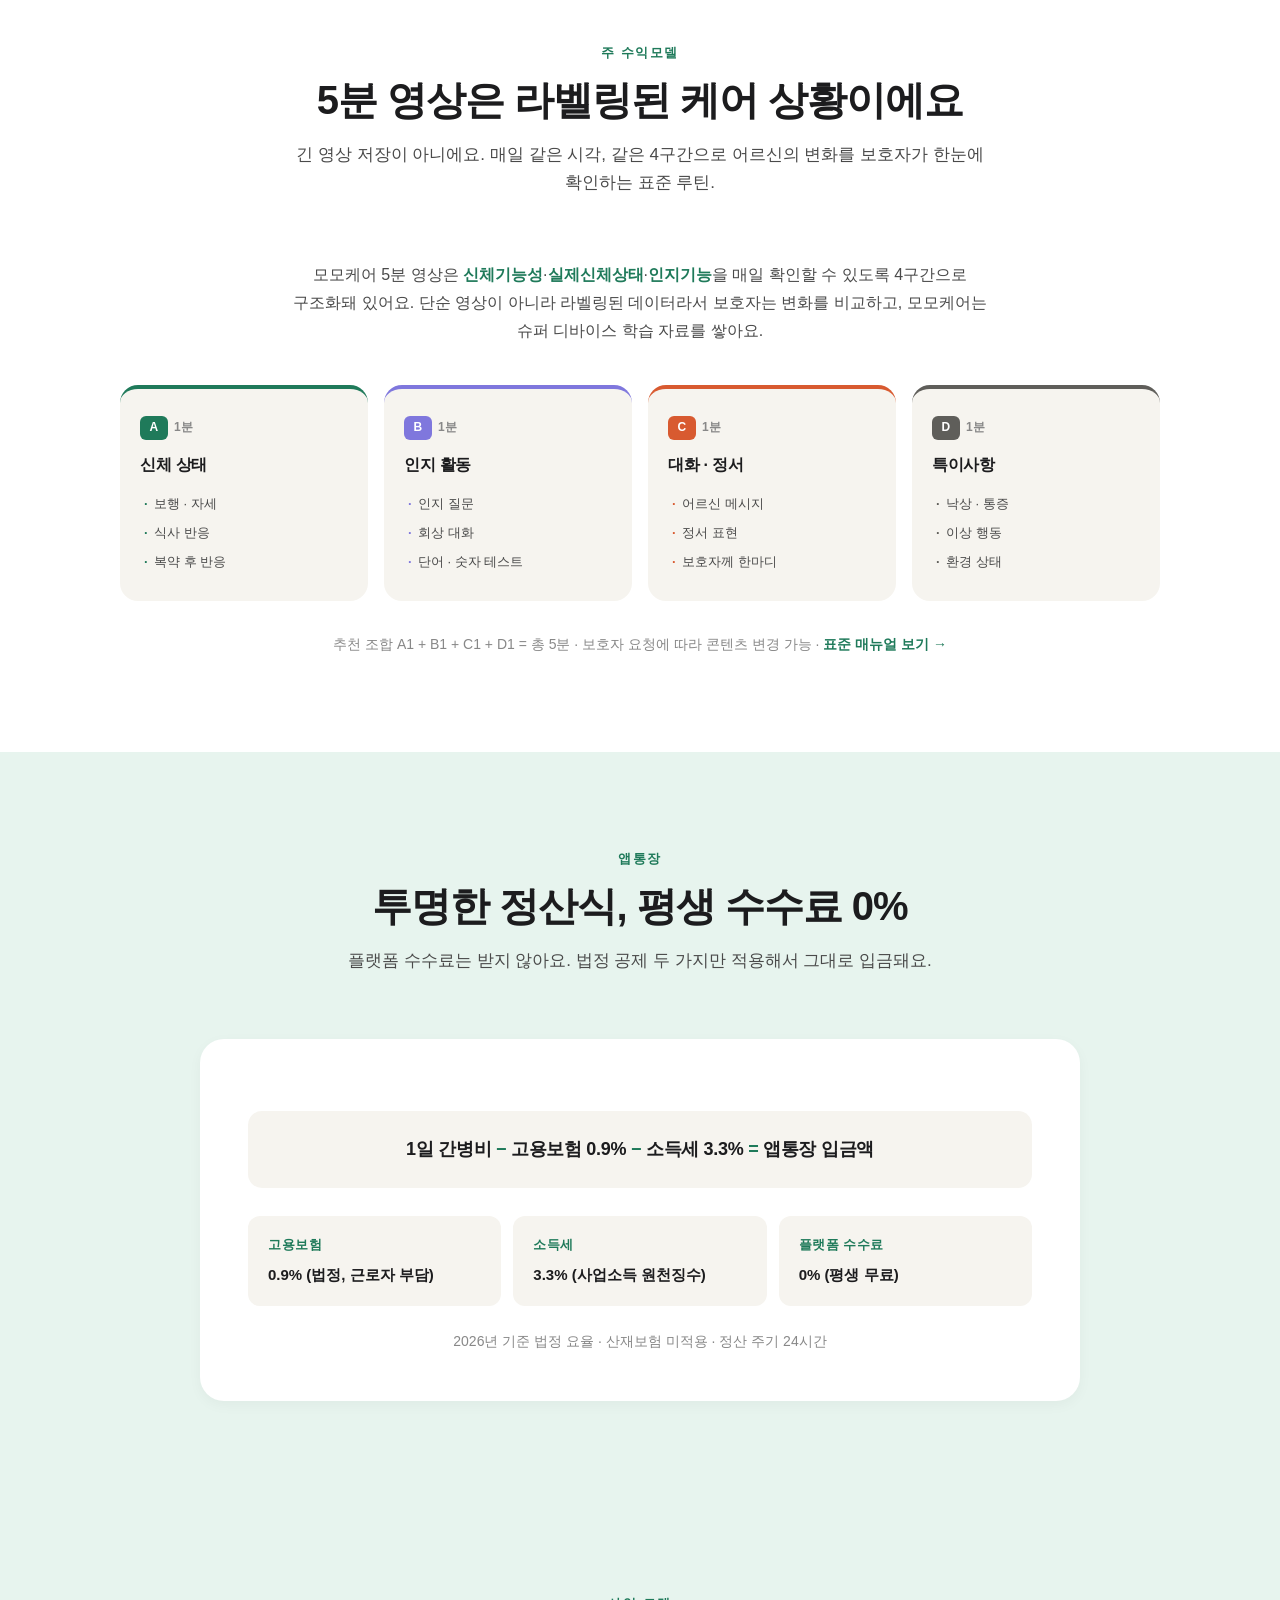
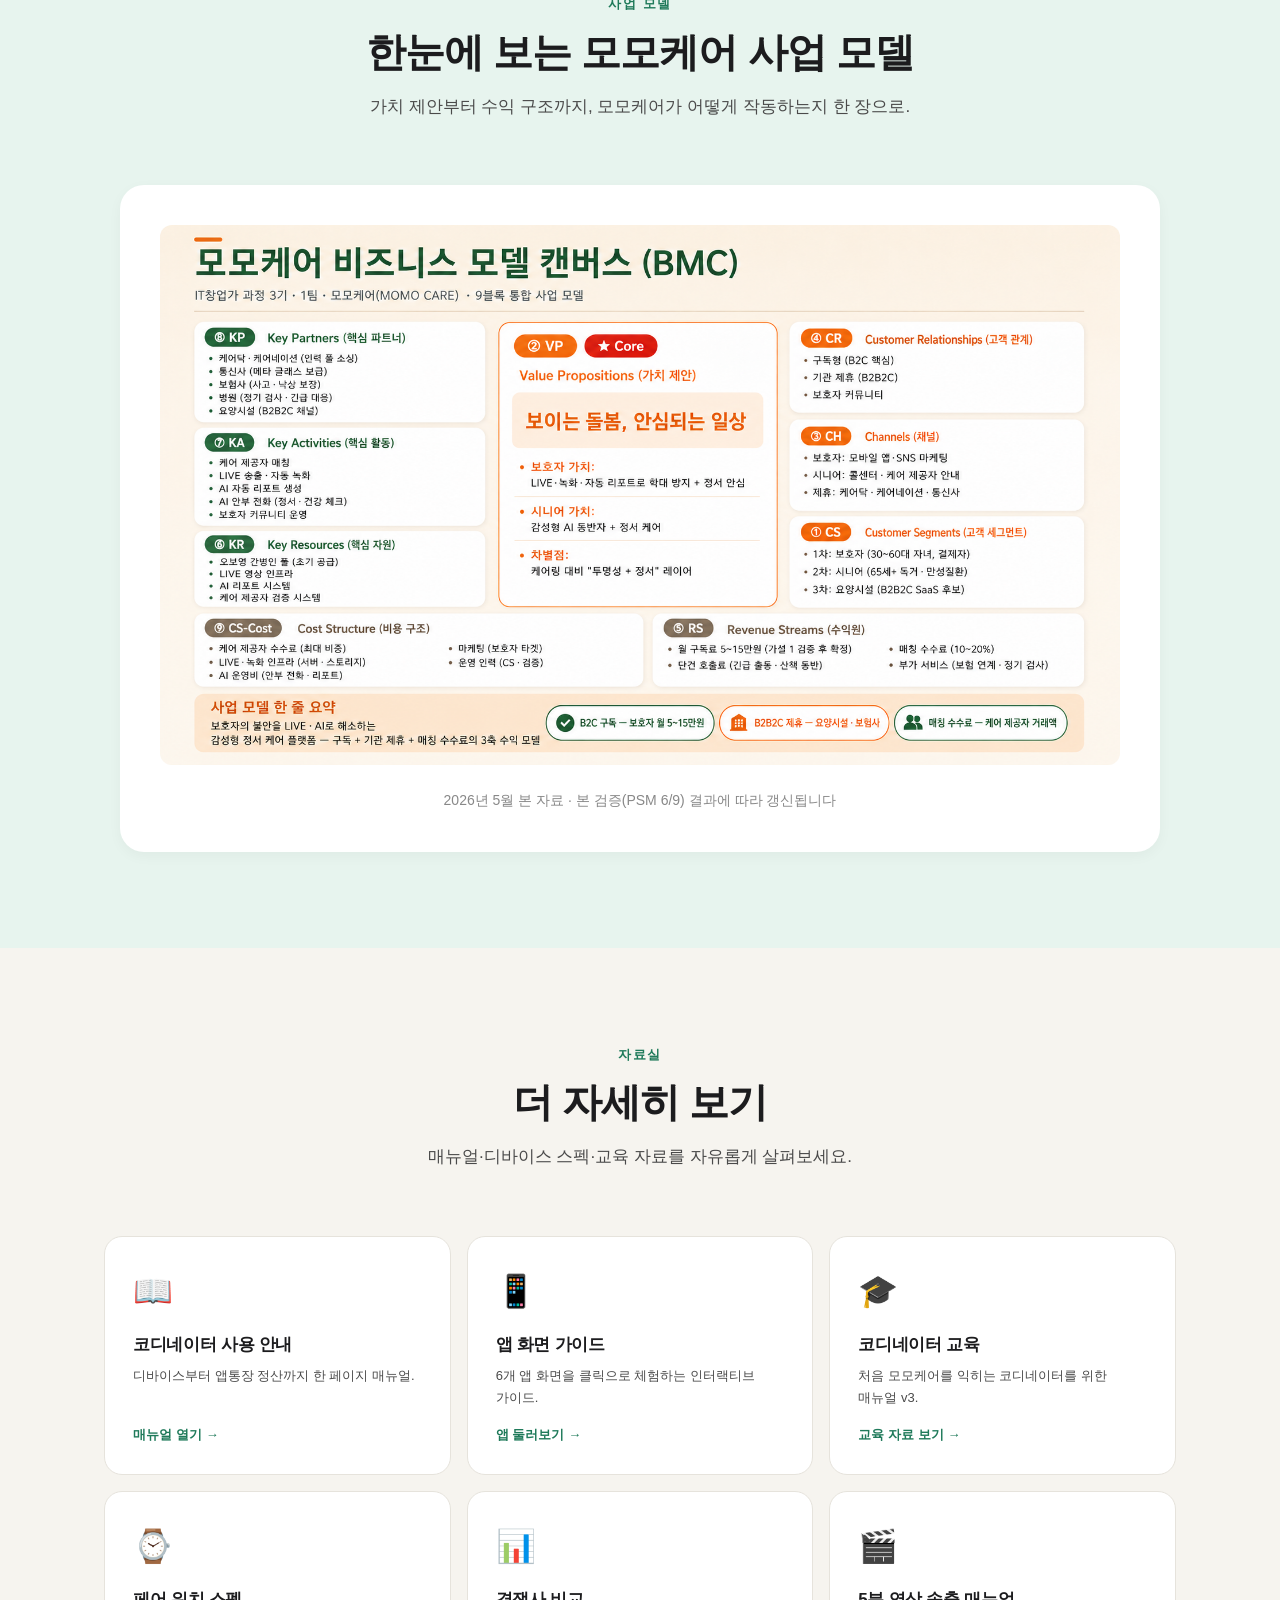
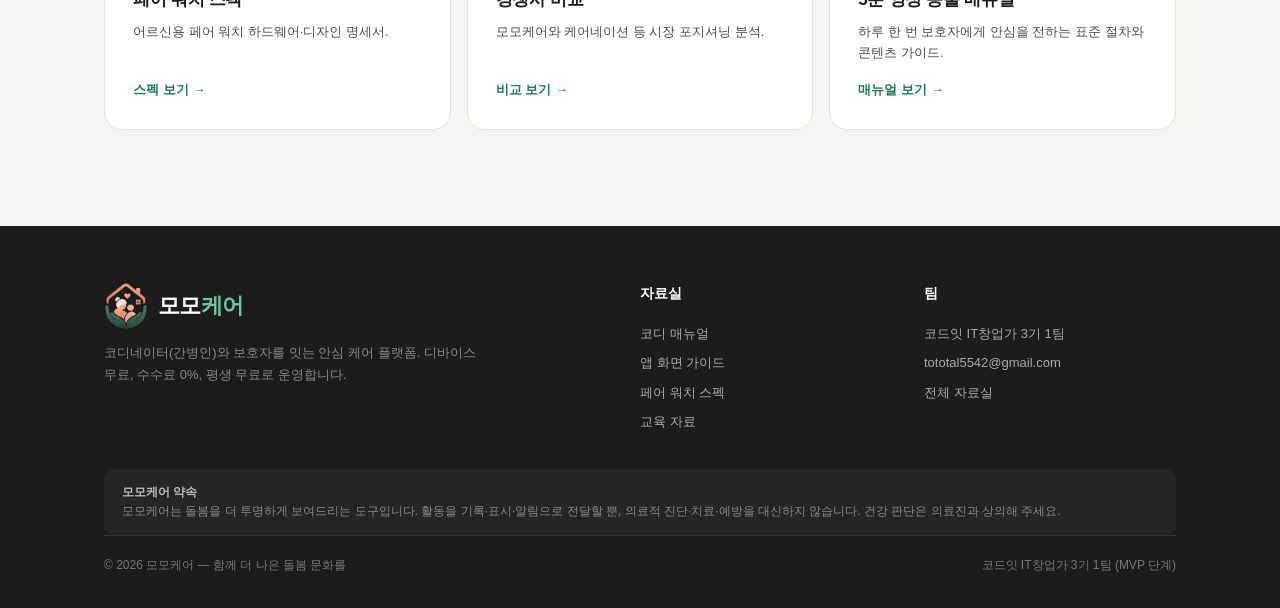
==== commit 17649e46: "feat: 7차 회의록 정밀 반영 — 1단계 디바이스 정체 + 5분 송출 본질 신규 섹션 사용자 피드백: 페어 워치 ≠ 1단계 (워치형은 2단계), 만든 사람들 자산 추가 노출. " ====
--- a/index.html
+++ b/index.html
@@ -275,6 +275,39 @@
     font-size: 12px; color: var(--ink-mute); text-align: center;
     letter-spacing: 0.5px;
   }
+
+  /* Five-min broadcast section */
+  .five-min { background: var(--paper); }
+  .fm-intro { text-align: center; max-width: 720px; margin: 0 auto 40px; }
+  .fm-intro p { font-size: 16px; color: var(--ink-soft); line-height: 1.75; }
+  .fm-intro b { color: var(--green); font-weight: 700; }
+  .fm-grid { display: grid; grid-template-columns: repeat(4, 1fr); gap: 16px; max-width: 1040px; margin: 0 auto; }
+  .fm-card {
+    background: var(--bg); border-radius: 18px; padding: 24px 20px;
+    border-top: 4px solid var(--green);
+  }
+  .fm-card.b { border-top-color: #7F77DD; }
+  .fm-card.c { border-top-color: #D85A30; }
+  .fm-card.d { border-top-color: #5F5E5A; }
+  .fm-tag {
+    display: inline-flex; align-items: center; justify-content: center;
+    min-width: 28px; height: 24px; padding: 0 8px;
+    background: var(--green); color: #fff;
+    font-size: 12px; font-weight: 800; border-radius: 6px;
+    letter-spacing: 0.5px;
+  }
+  .fm-card.b .fm-tag { background: #7F77DD; }
+  .fm-card.c .fm-tag { background: #D85A30; }
+  .fm-card.d .fm-tag { background: #5F5E5A; }
+  .fm-min { font-size: 12px; color: var(--ink-mute); margin-left: 6px; font-weight: 600; }
+  .fm-card h4 { font-size: 16px; font-weight: 700; margin: 12px 0 10px; letter-spacing: -0.3px; }
+  .fm-card ul { list-style: none; padding: 0; margin: 0; }
+  .fm-card li { font-size: 13px; color: var(--ink-soft); padding: 4px 0; padding-left: 14px; position: relative; }
+  .fm-card li::before { content: "·"; position: absolute; left: 4px; color: var(--green); font-weight: 800; }
+  .fm-card.b li::before { color: #7F77DD; }
+  .fm-card.c li::before { color: #D85A30; }
+  .fm-card.d li::before { color: #5F5E5A; }
+  .fm-foot { text-align: center; margin-top: 32px; font-size: 14px; color: var(--ink-mute); }
 
   /* Model (BMC) section */
   .model { background: var(--green-light); }
@@ -363,6 +396,9 @@
     .device-text h3 { font-size: 22px; }
     .device-image-wrap { padding: 20px; }
     .model-card { padding: 20px; }
+    .fm-grid { grid-template-columns: repeat(2, 1fr); gap: 12px; }
+    .fm-card { padding: 18px 16px; }
+    .fm-intro p { font-size: 15px; }
     .cta-row { flex-direction: column; align-items: stretch; gap: 10px; }
     .cta-row .btn { width: 100%; justify-content: center; }
     .pillar { padding: 24px 22px; }
@@ -382,11 +418,11 @@
     <div class="nav-menu">
       <a href="#pillars">서비스</a>
       <a href="#how">작동 방식</a>
+      <a href="#five-min">5분 송출</a>
       <a href="#settle">정산</a>
       <a href="#model">사업 모델</a>
-      <a href="#resources">자료실</a>
-    </div>
-    <a href="caregiver-manual.html" class="nav-cta">간병인 매뉴얼</a>
+    </div>
+    <a href="caregiver-manual.html" class="nav-cta">코디 매뉴얼</a>
   </div>
 </nav>
 
@@ -403,7 +439,7 @@
           <span>종료 +24시간 자동 정산</span>
         </div>
         <div class="cta-row">
-          <a href="caregiver-manual.html" class="btn btn-primary">간병인 매뉴얼 보기</a>
+          <a href="caregiver-manual.html" class="btn btn-primary">코디 매뉴얼 보기</a>
           <a href="hub.html" class="btn btn-ghost">자료 전체 보기</a>
         </div>
       </div>
@@ -451,12 +487,12 @@
 
       <div class="pillar">
         <div class="pillar-num">01 / 디바이스</div>
-        <h3>페어 워치</h3>
-        <p>코디네이터와 어르신이 함께 차는 페어 워치. 활동 기록과 안심 알림을 한 손목에서.</p>
+        <h3>1단계 케어 디바이스</h3>
+        <p>코디네이터에게 무료 배포되는 1단계 기록 벨트. 핸드폰을 거치해 매일 5분 1인칭 루틴을 자연스럽게 담아요. 페어 워치는 2단계, 슈퍼 디바이스는 3단계 계획.</p>
         <ul>
           <li>터치 + 음성인식 + 6축 모션</li>
-          <li>집 안 BLE 직결, 외부 통신 없음</li>
-          <li>SOS · 충격 알림 · 복약 알림</li>
+          <li>매일 5분 루틴 자동 기록</li>
+          <li>모션 데이터 = 슈퍼 디바이스 학습 자료</li>
           <li>본 제품은 의료기기가 아닙니다</li>
         </ul>
       </div>
@@ -530,8 +566,8 @@
     </div>
     <div class="device-grid">
       <div class="device-image-wrap">
-        <img src="assets/device_photo.png" alt="모모케어 디바이스 실물">
-        <div class="caption">1단계 — 터치 · 음성인식 · 6축 모션</div>
+        <img src="assets/belt-spec.png" alt="모모케어 1단계 착용 기록 벨트 사양">
+        <div class="caption">1단계 — 핸드폰 거치 벨트로 매일 5분 1인칭 루틴 기록</div>
       </div>
       <div class="device-text">
         <h3>왜 디바이스가 무료인가요?</h3>
@@ -555,6 +591,61 @@
   </div>
 </section>
 
+<section id="five-min" class="five-min">
+  <div class="wrap">
+    <div class="sec-head">
+      <div class="sec-eyebrow">주 수익모델</div>
+      <h2>5분 영상은 라벨링된 케어 상황이에요</h2>
+      <p>긴 영상 저장이 아니에요. 매일 같은 시각, 같은 4구간으로 어르신의 변화를 보호자가 한눈에 확인하는 표준 루틴.</p>
+    </div>
+    <div class="fm-intro">
+      <p>모모케어 5분 영상은 <b>신체기능성</b>·<b>실제신체상태</b>·<b>인지기능</b>을 매일 확인할 수 있도록 4구간으로 구조화돼 있어요. 단순 영상이 아니라 라벨링된 데이터라서 보호자는 변화를 비교하고, 모모케어는 슈퍼 디바이스 학습 자료를 쌓아요.</p>
+    </div>
+    <div class="fm-grid">
+      <div class="fm-card">
+        <div><span class="fm-tag">A</span><span class="fm-min">1분</span></div>
+        <h4>신체 상태</h4>
+        <ul>
+          <li>보행 · 자세</li>
+          <li>식사 반응</li>
+          <li>복약 후 반응</li>
+        </ul>
+      </div>
+      <div class="fm-card b">
+        <div><span class="fm-tag">B</span><span class="fm-min">1분</span></div>
+        <h4>인지 활동</h4>
+        <ul>
+          <li>인지 질문</li>
+          <li>회상 대화</li>
+          <li>단어 · 숫자 테스트</li>
+        </ul>
+      </div>
+      <div class="fm-card c">
+        <div><span class="fm-tag">C</span><span class="fm-min">1분</span></div>
+        <h4>대화 · 정서</h4>
+        <ul>
+          <li>어르신 메시지</li>
+          <li>정서 표현</li>
+          <li>보호자께 한마디</li>
+        </ul>
+      </div>
+      <div class="fm-card d">
+        <div><span class="fm-tag">D</span><span class="fm-min">1분</span></div>
+        <h4>특이사항</h4>
+        <ul>
+          <li>낙상 · 통증</li>
+          <li>이상 행동</li>
+          <li>환경 상태</li>
+        </ul>
+      </div>
+    </div>
+    <div class="fm-foot">
+      추천 조합 A1 + B1 + C1 + D1 = 총 5분 · 보호자 요청에 따라 콘텐츠 변경 가능
+      · <a href="five-min.html" style="color:var(--green); font-weight:700;">표준 매뉴얼 보기 →</a>
+    </div>
+  </div>
+</section>
+
 <section id="settle" class="settle">
   <div class="wrap">
     <div class="sec-head">
@@ -600,7 +691,7 @@
     <div class="res-grid">
       <a href="caregiver-manual.html" class="res-card">
         <div class="res-icon">📖</div>
-        <h4>간병인 사용 안내</h4>
+        <h4>코디네이터 사용 안내</h4>
         <p>디바이스부터 앱통장 정산까지 한 페이지 매뉴얼.</p>
         <span class="go">매뉴얼 열기</span>
       </a>
@@ -651,7 +742,7 @@
       <div>
         <h5>자료실</h5>
         <ul>
-          <li><a href="caregiver-manual.html">간병인 매뉴얼</a></li>
+          <li><a href="caregiver-manual.html">코디 매뉴얼</a></li>
           <li><a href="app-screens.html">앱 화면 가이드</a></li>
           <li><a href="watch.html">페어 워치 스펙</a></li>
           <li><a href="education.html">교육 자료</a></li>
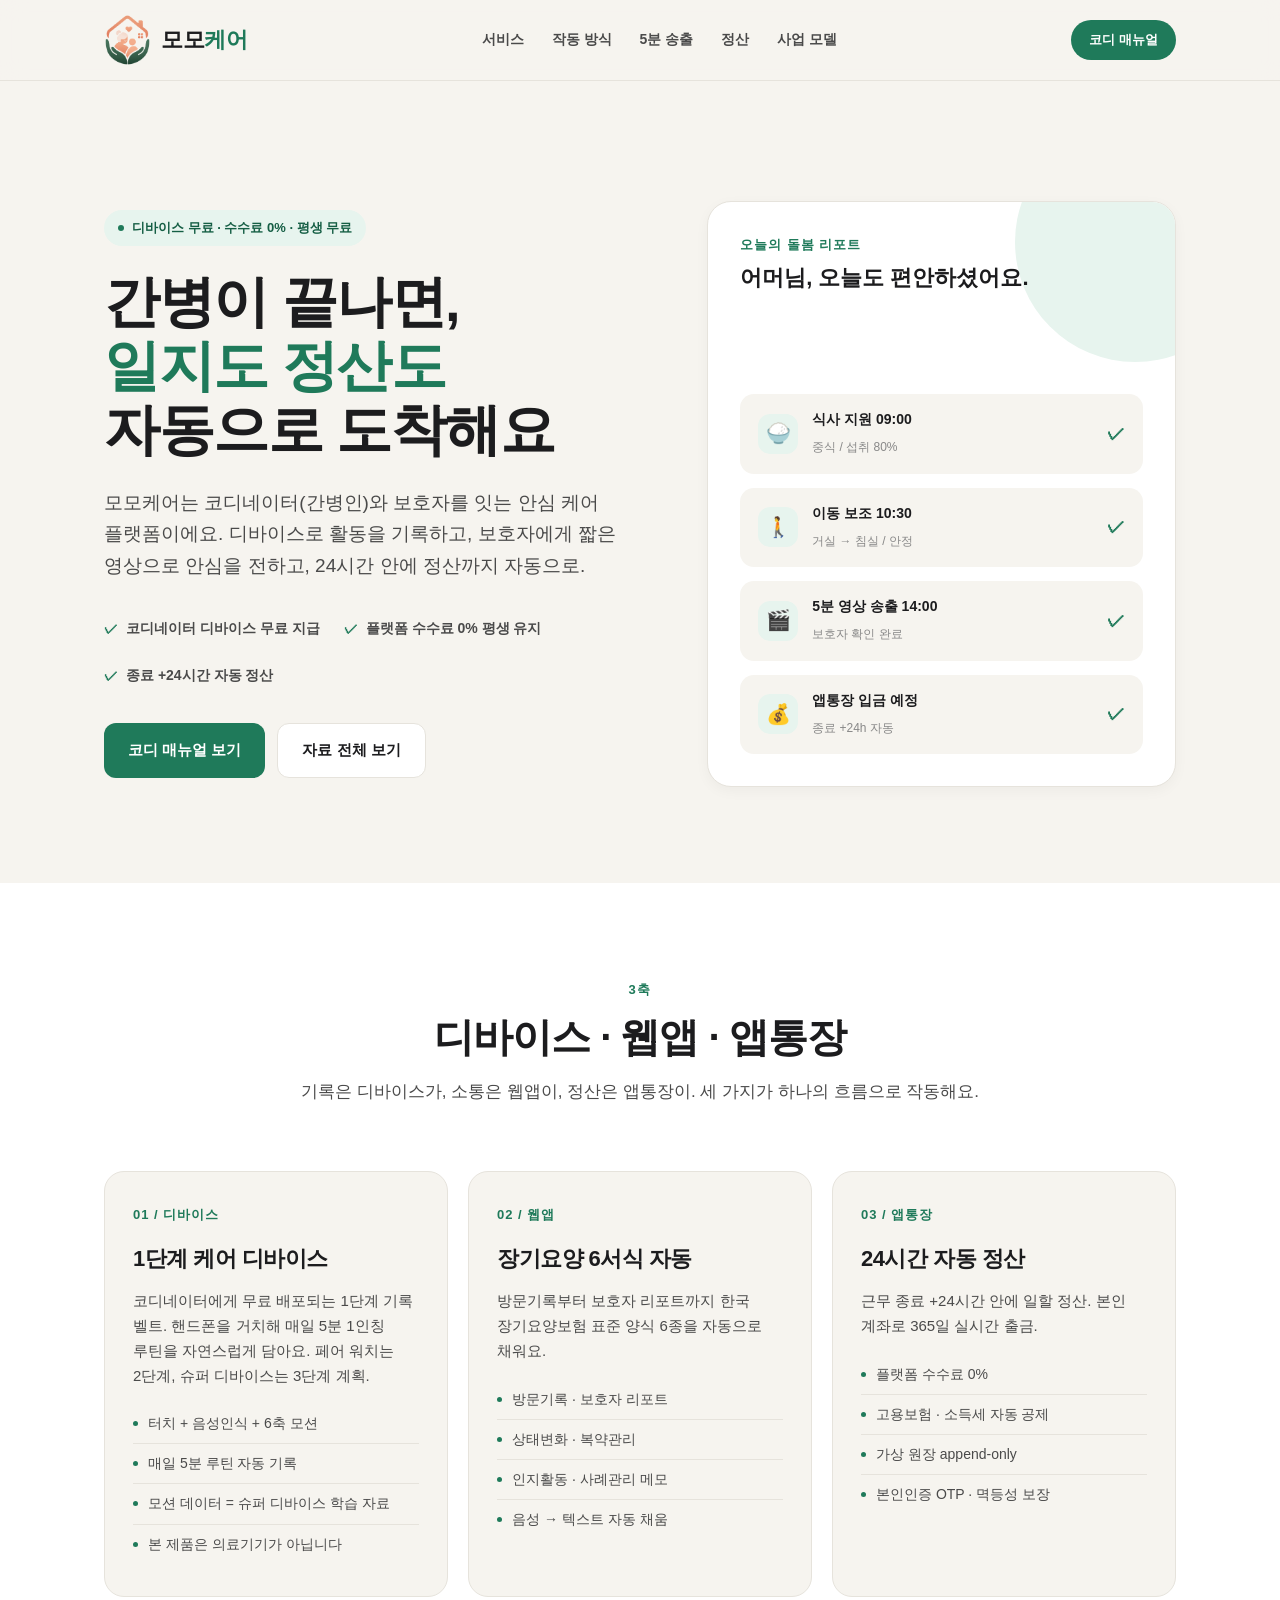
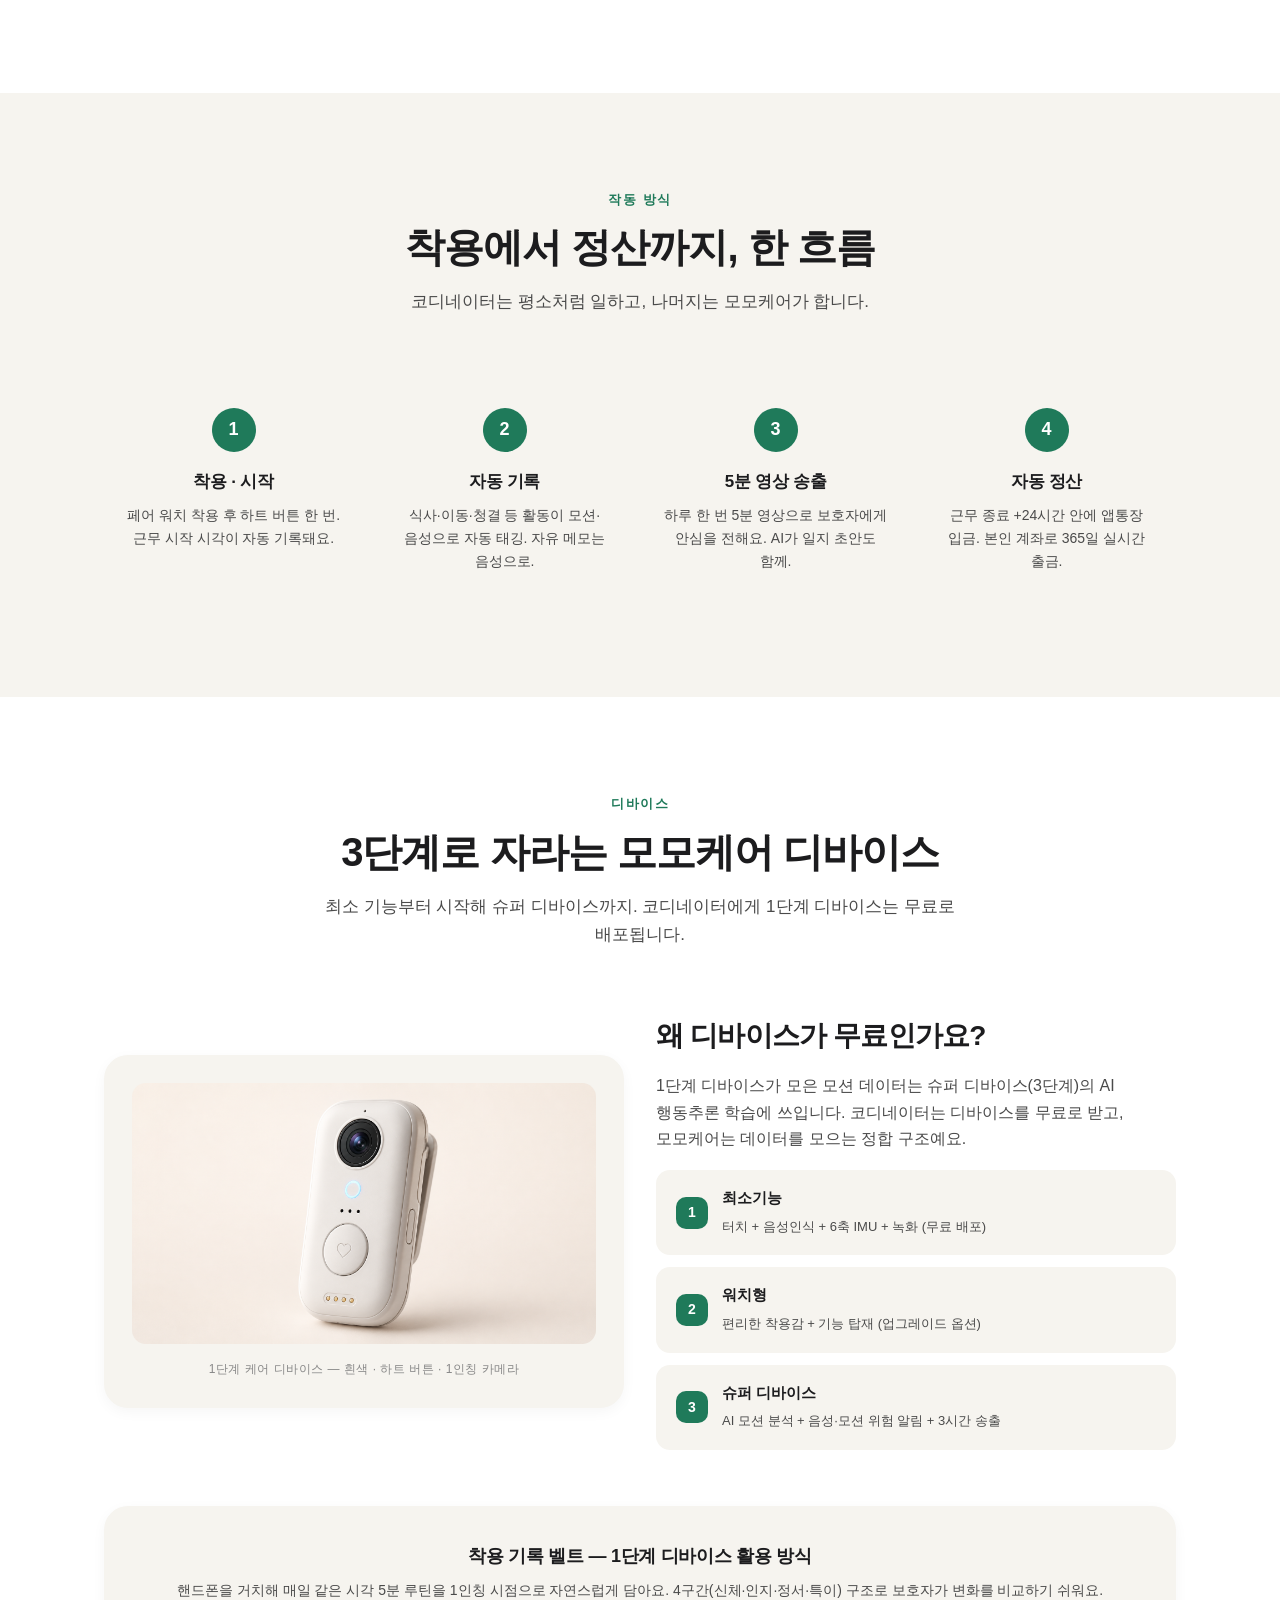
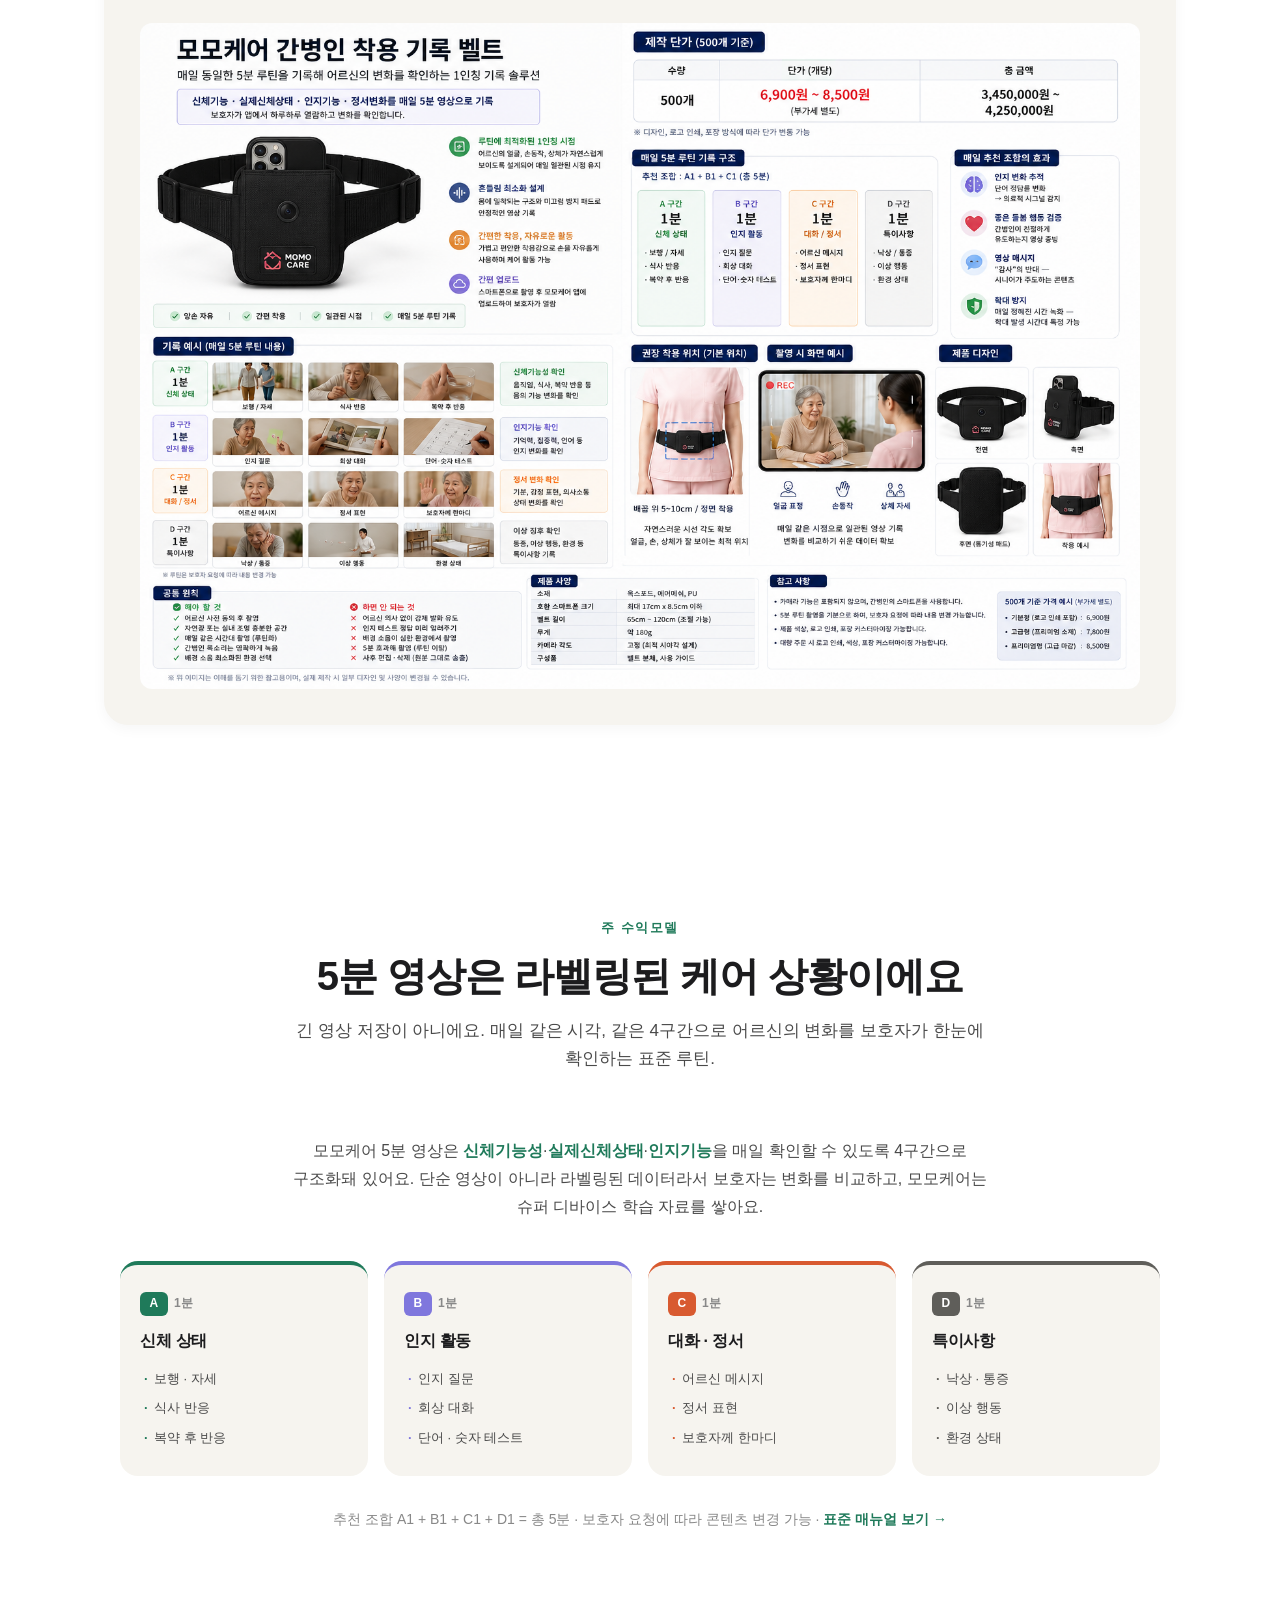
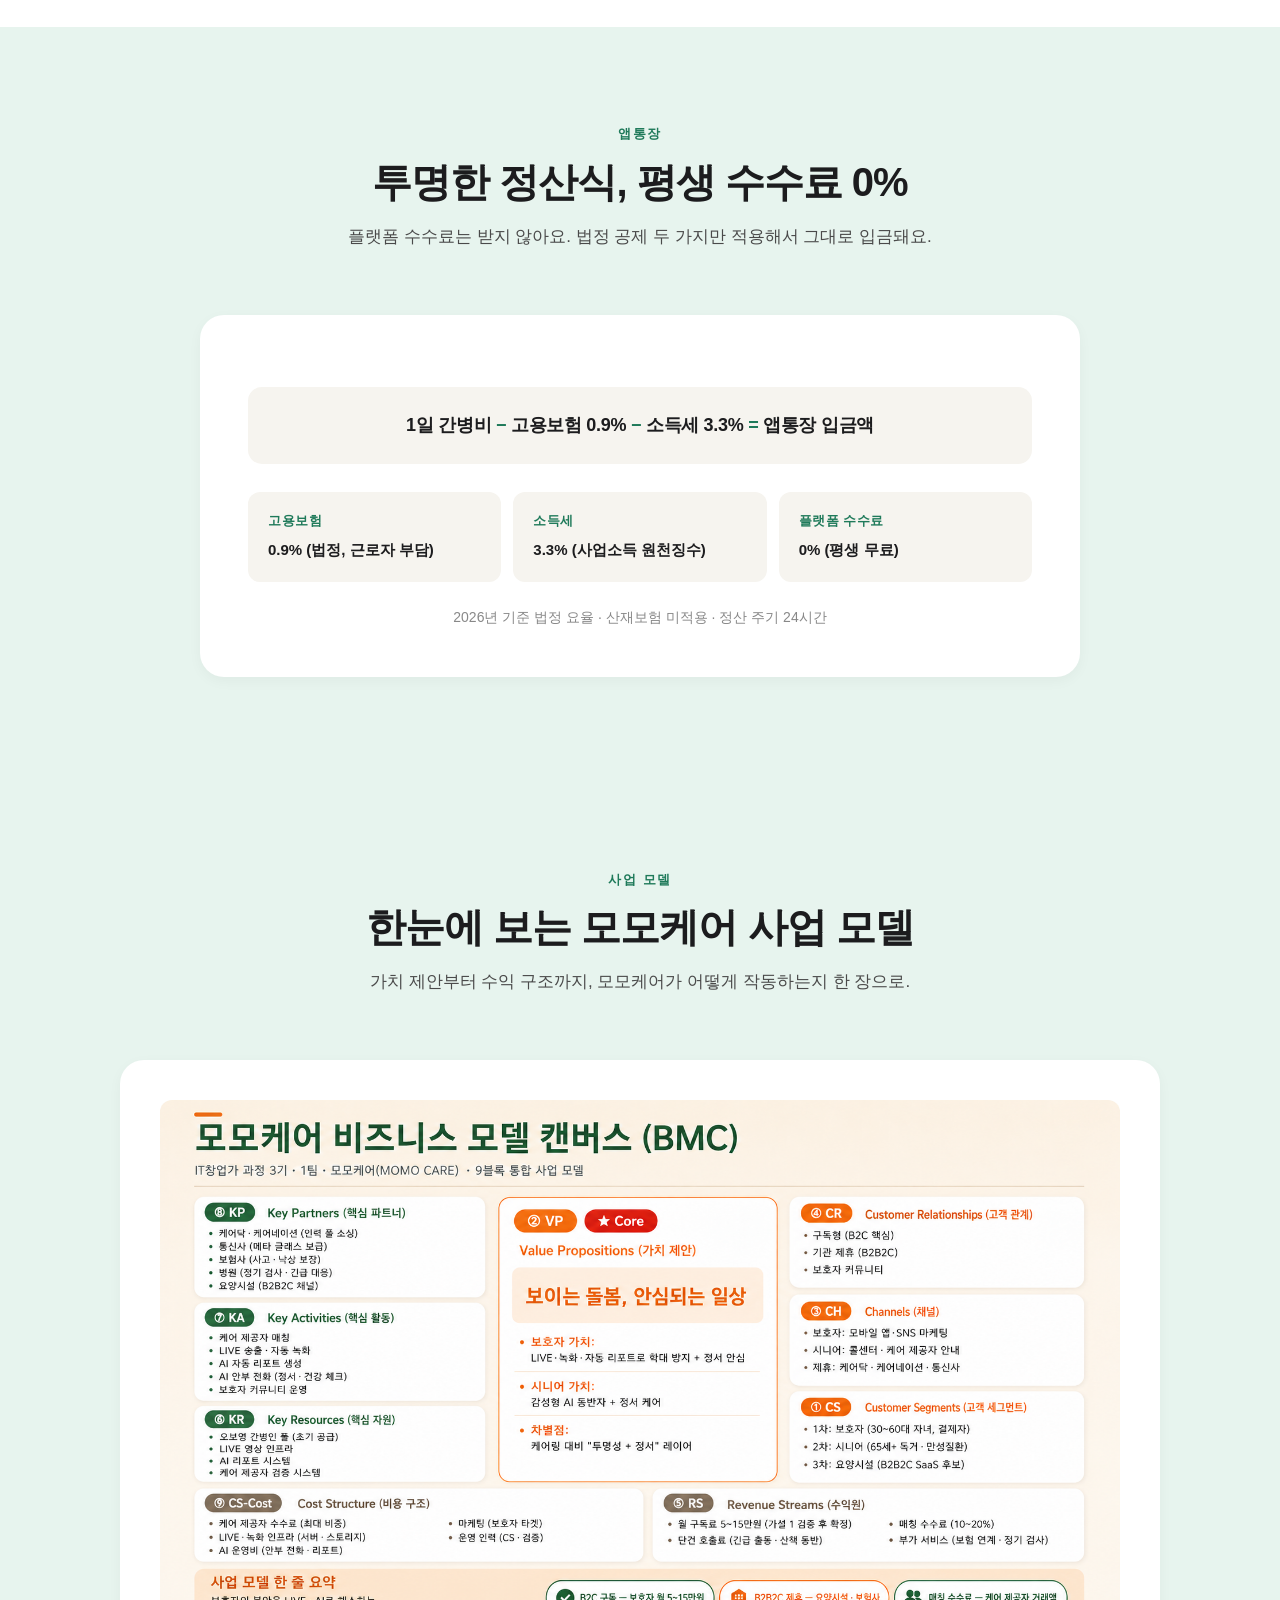
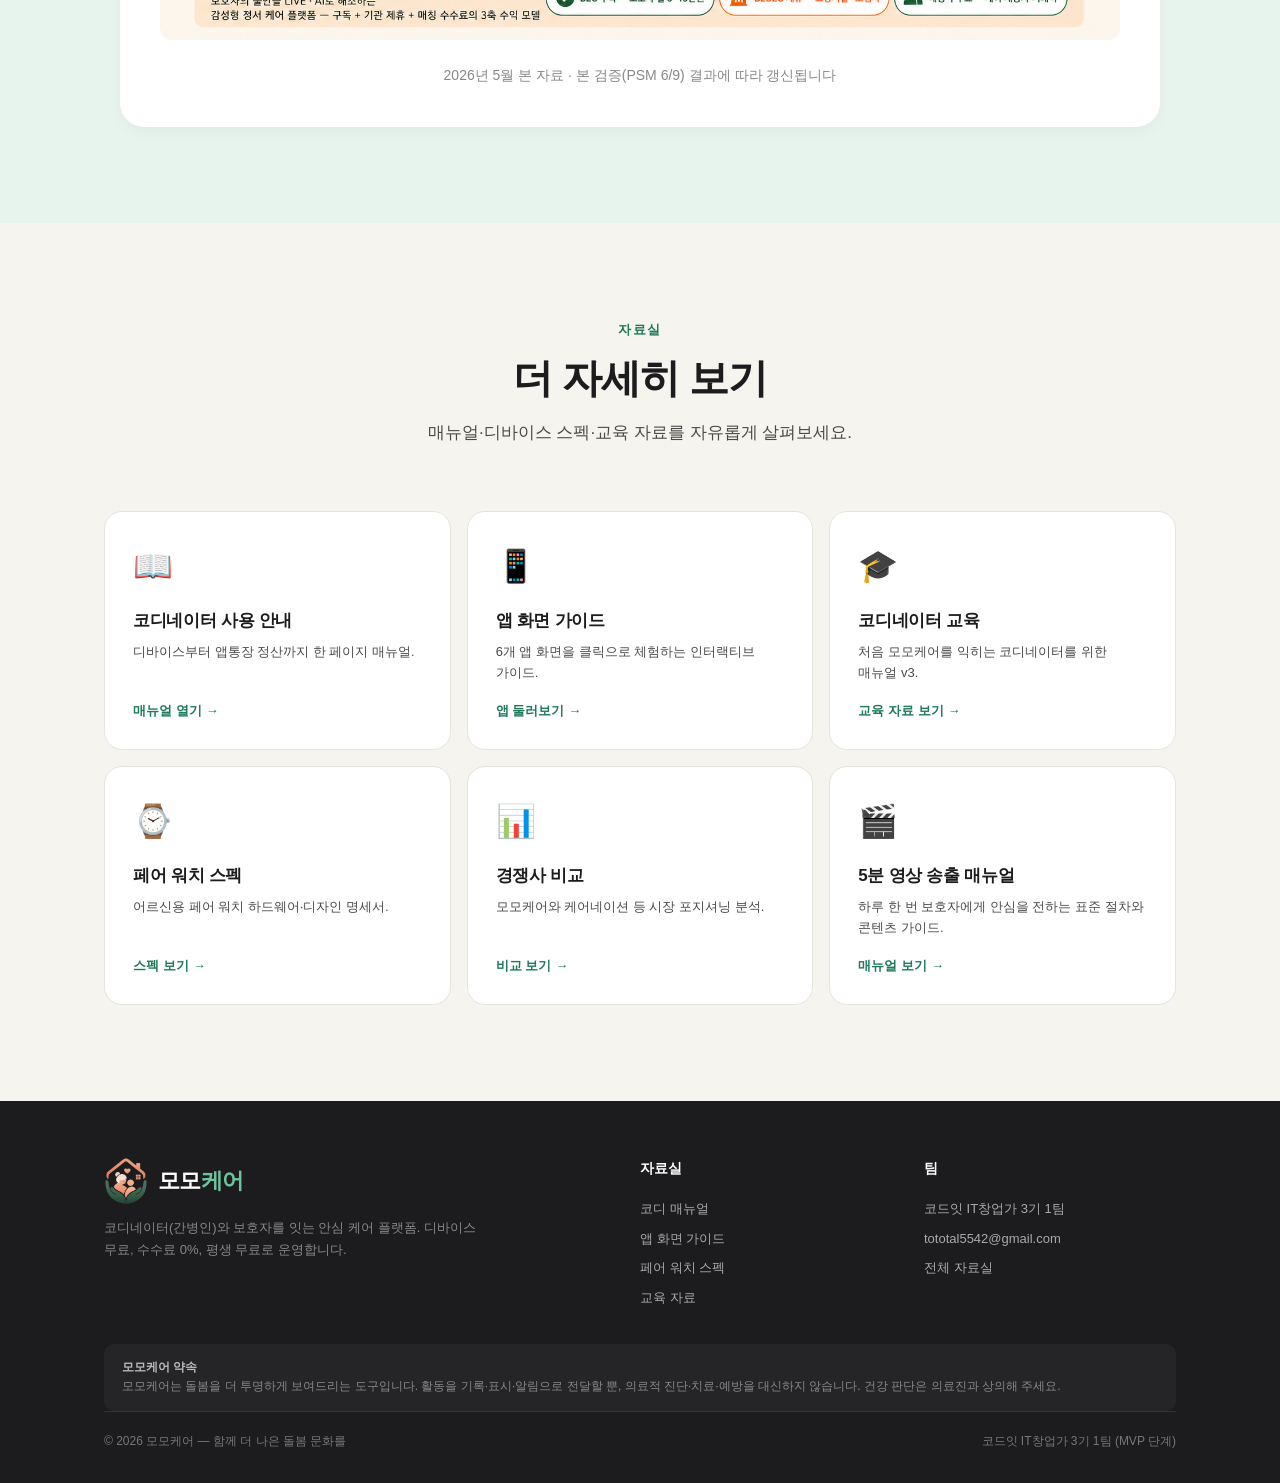
==== commit e7b16865: "feat: #device 섹션 — 제품 실사진(device-product) + 벨트 사양 인포그래픽(belt-spec) 둘 다 노출 사용자 발화 '벨트랑 디바이스 이미지도 노출되게" ====
--- a/index.html
+++ b/index.html
@@ -274,6 +274,30 @@
   .device-image-wrap .caption {
     font-size: 12px; color: var(--ink-mute); text-align: center;
     letter-spacing: 0.5px;
+  }
+
+  /* Belt detail block (under #device) */
+  .belt-detail {
+    margin-top: 56px;
+    background: var(--bg);
+    border-radius: 24px;
+    padding: 36px;
+    text-align: center;
+    box-shadow: var(--shadow);
+  }
+  .belt-detail h4 {
+    font-size: 18px; font-weight: 700;
+    margin-bottom: 8px; color: var(--ink);
+    letter-spacing: -0.3px;
+  }
+  .belt-detail p {
+    font-size: 14px; color: var(--ink-soft);
+    margin-bottom: 20px;
+  }
+  .belt-detail img {
+    width: 100%; max-width: 1080px;
+    height: auto; border-radius: 12px;
+    display: block; margin: 0 auto;
   }
 
   /* Five-min broadcast section */
@@ -566,8 +590,8 @@
     </div>
     <div class="device-grid">
       <div class="device-image-wrap">
-        <img src="assets/belt-spec.png" alt="모모케어 1단계 착용 기록 벨트 사양">
-        <div class="caption">1단계 — 핸드폰 거치 벨트로 매일 5분 1인칭 루틴 기록</div>
+        <img src="assets/device-product.png" alt="모모케어 1단계 케어 디바이스 제품샷">
+        <div class="caption">1단계 케어 디바이스 — 흰색 · 하트 버튼 · 1인칭 카메라</div>
       </div>
       <div class="device-text">
         <h3>왜 디바이스가 무료인가요?</h3>
@@ -587,6 +611,12 @@
           </div>
         </div>
       </div>
+    </div>
+
+    <div class="belt-detail">
+      <h4>착용 기록 벨트 — 1단계 디바이스 활용 방식</h4>
+      <p>핸드폰을 거치해 매일 같은 시각 5분 루틴을 1인칭 시점으로 자연스럽게 담아요. 4구간(신체·인지·정서·특이) 구조로 보호자가 변화를 비교하기 쉬워요.</p>
+      <img src="assets/belt-spec.png" alt="모모케어 착용 기록 벨트 사양 인포그래픽">
     </div>
   </div>
 </section>
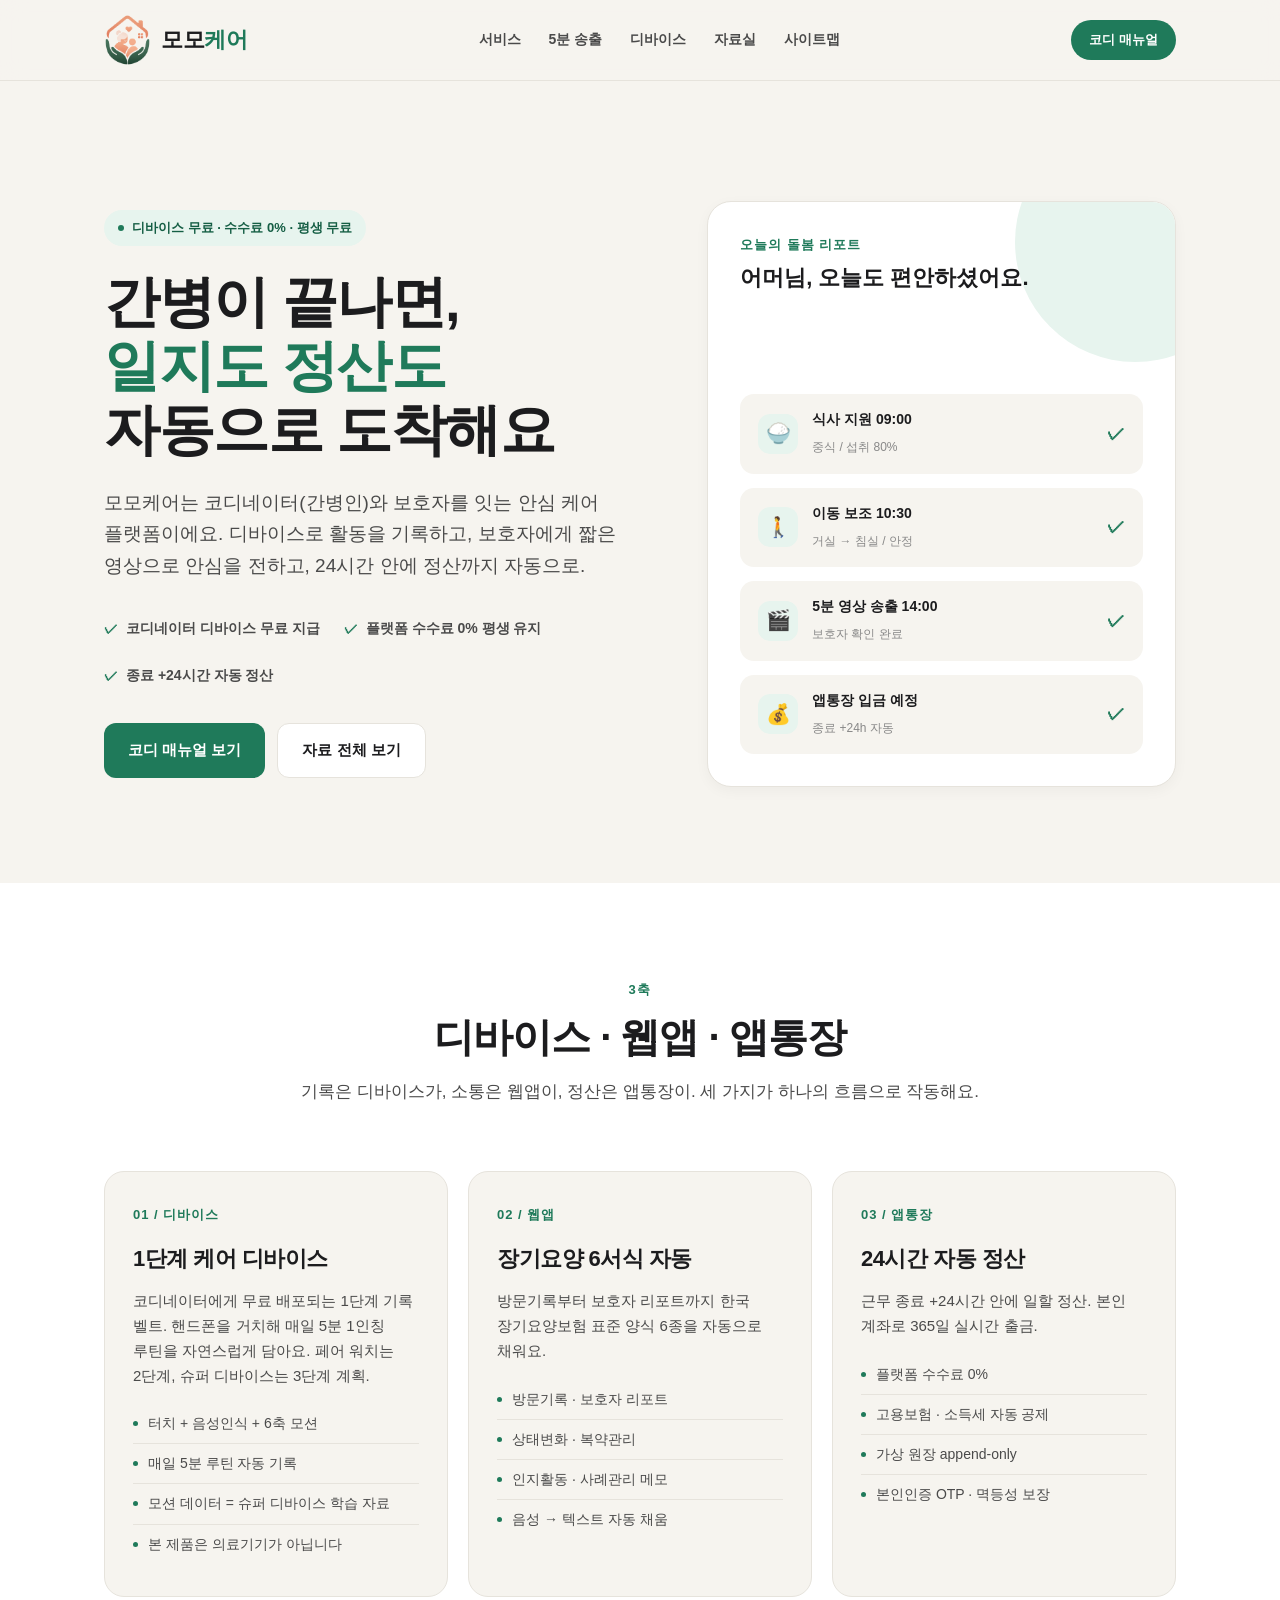
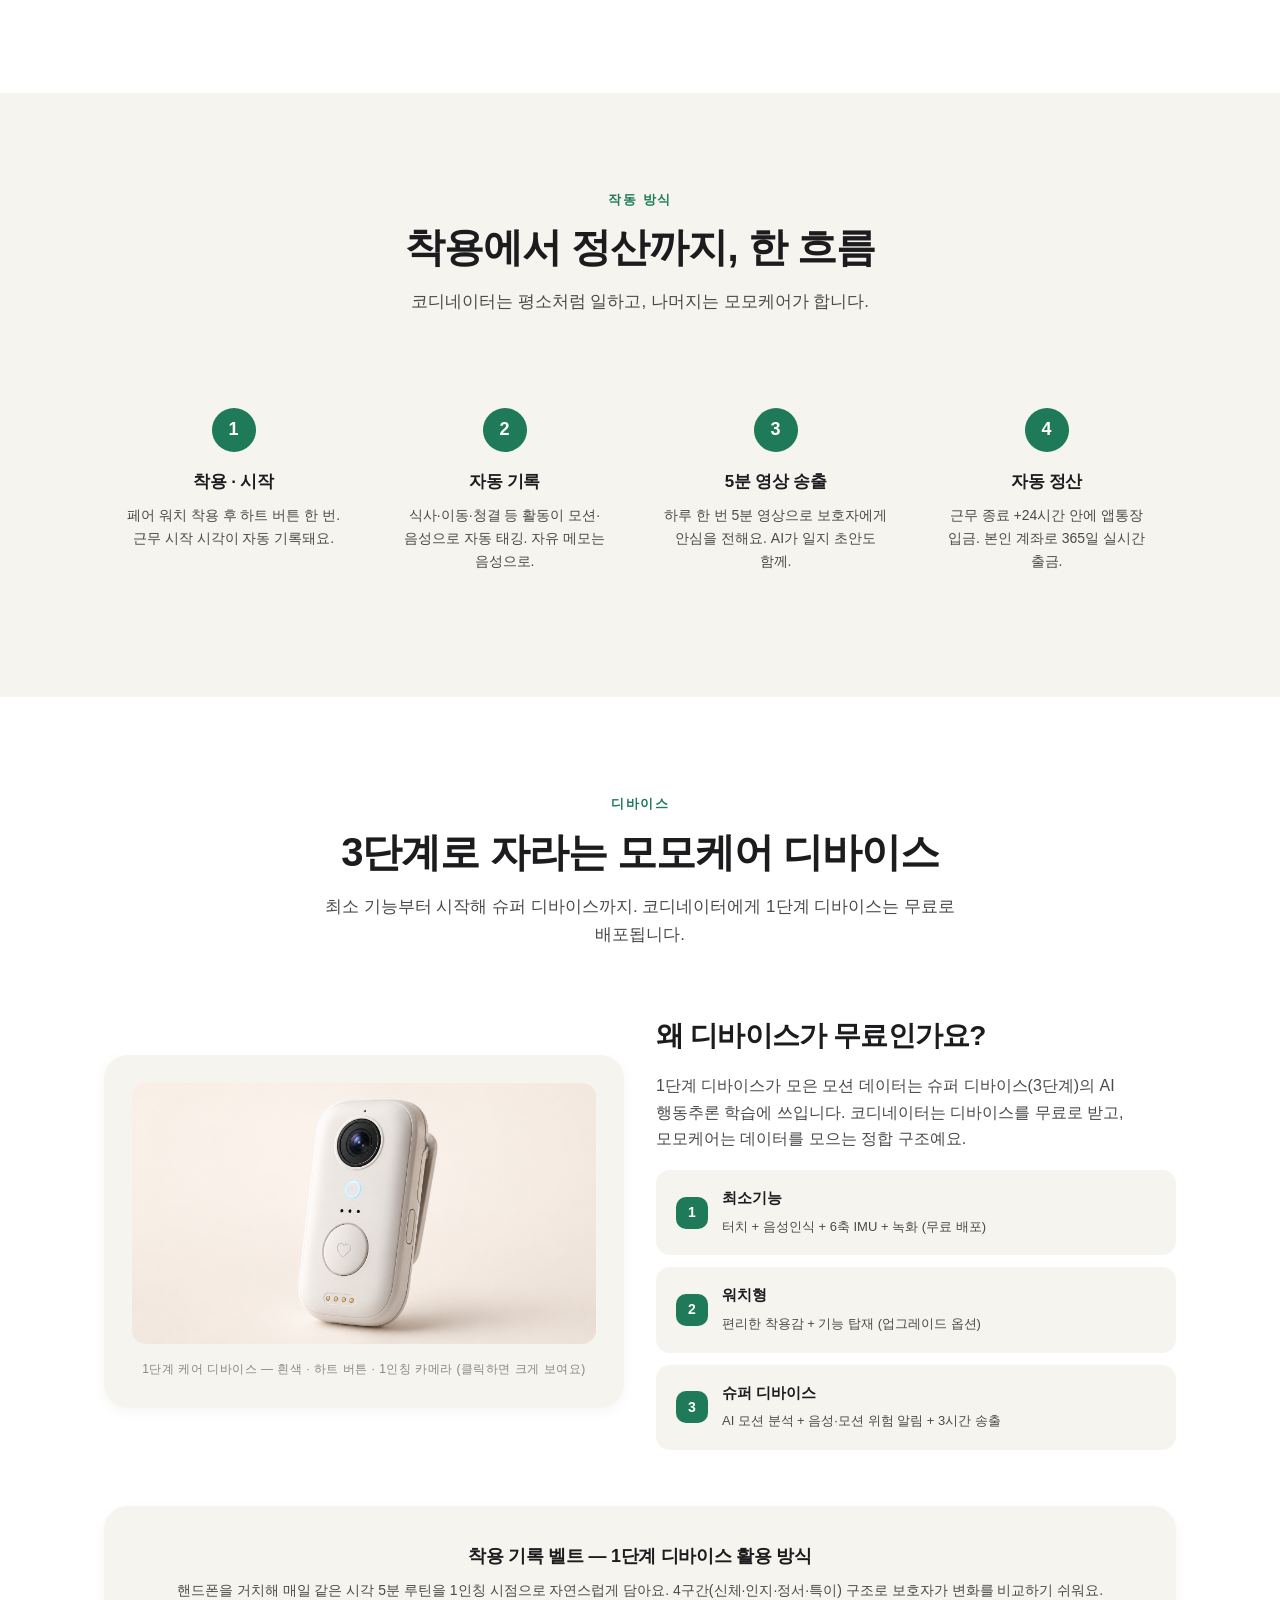
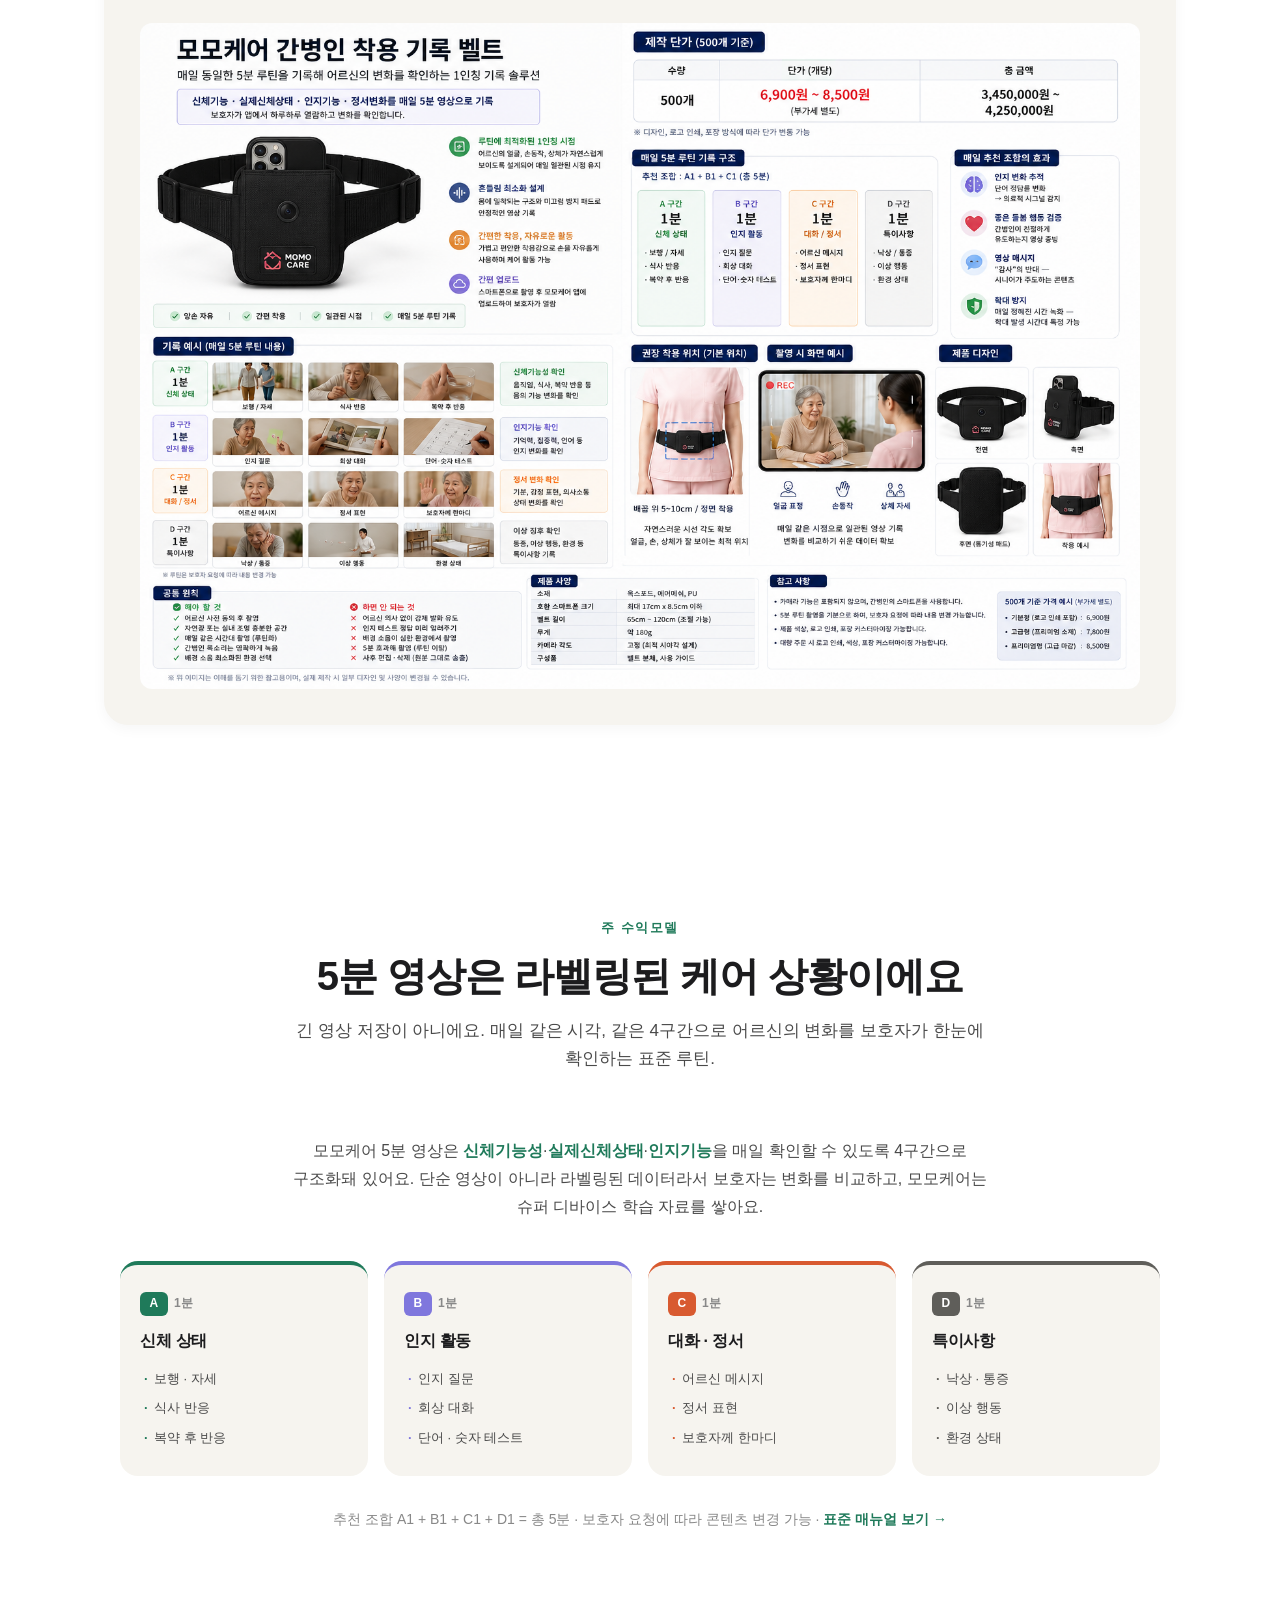
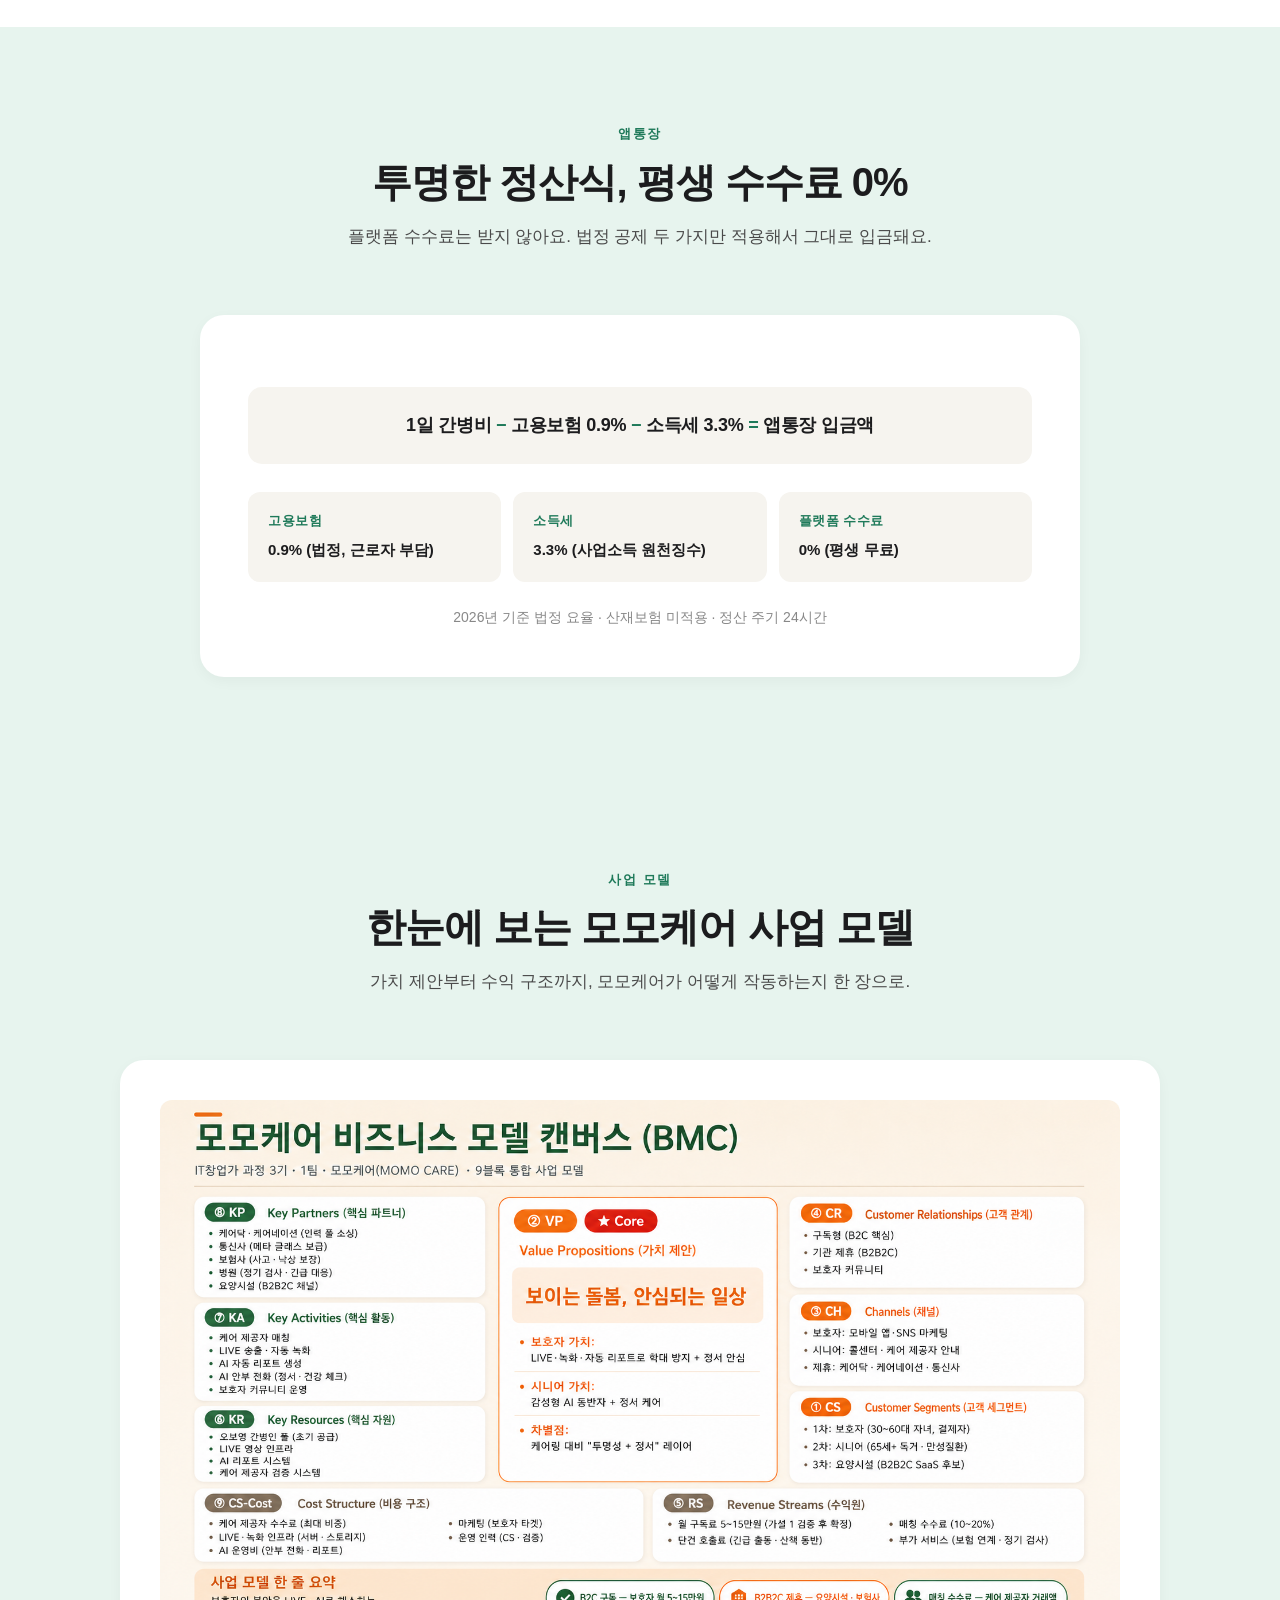
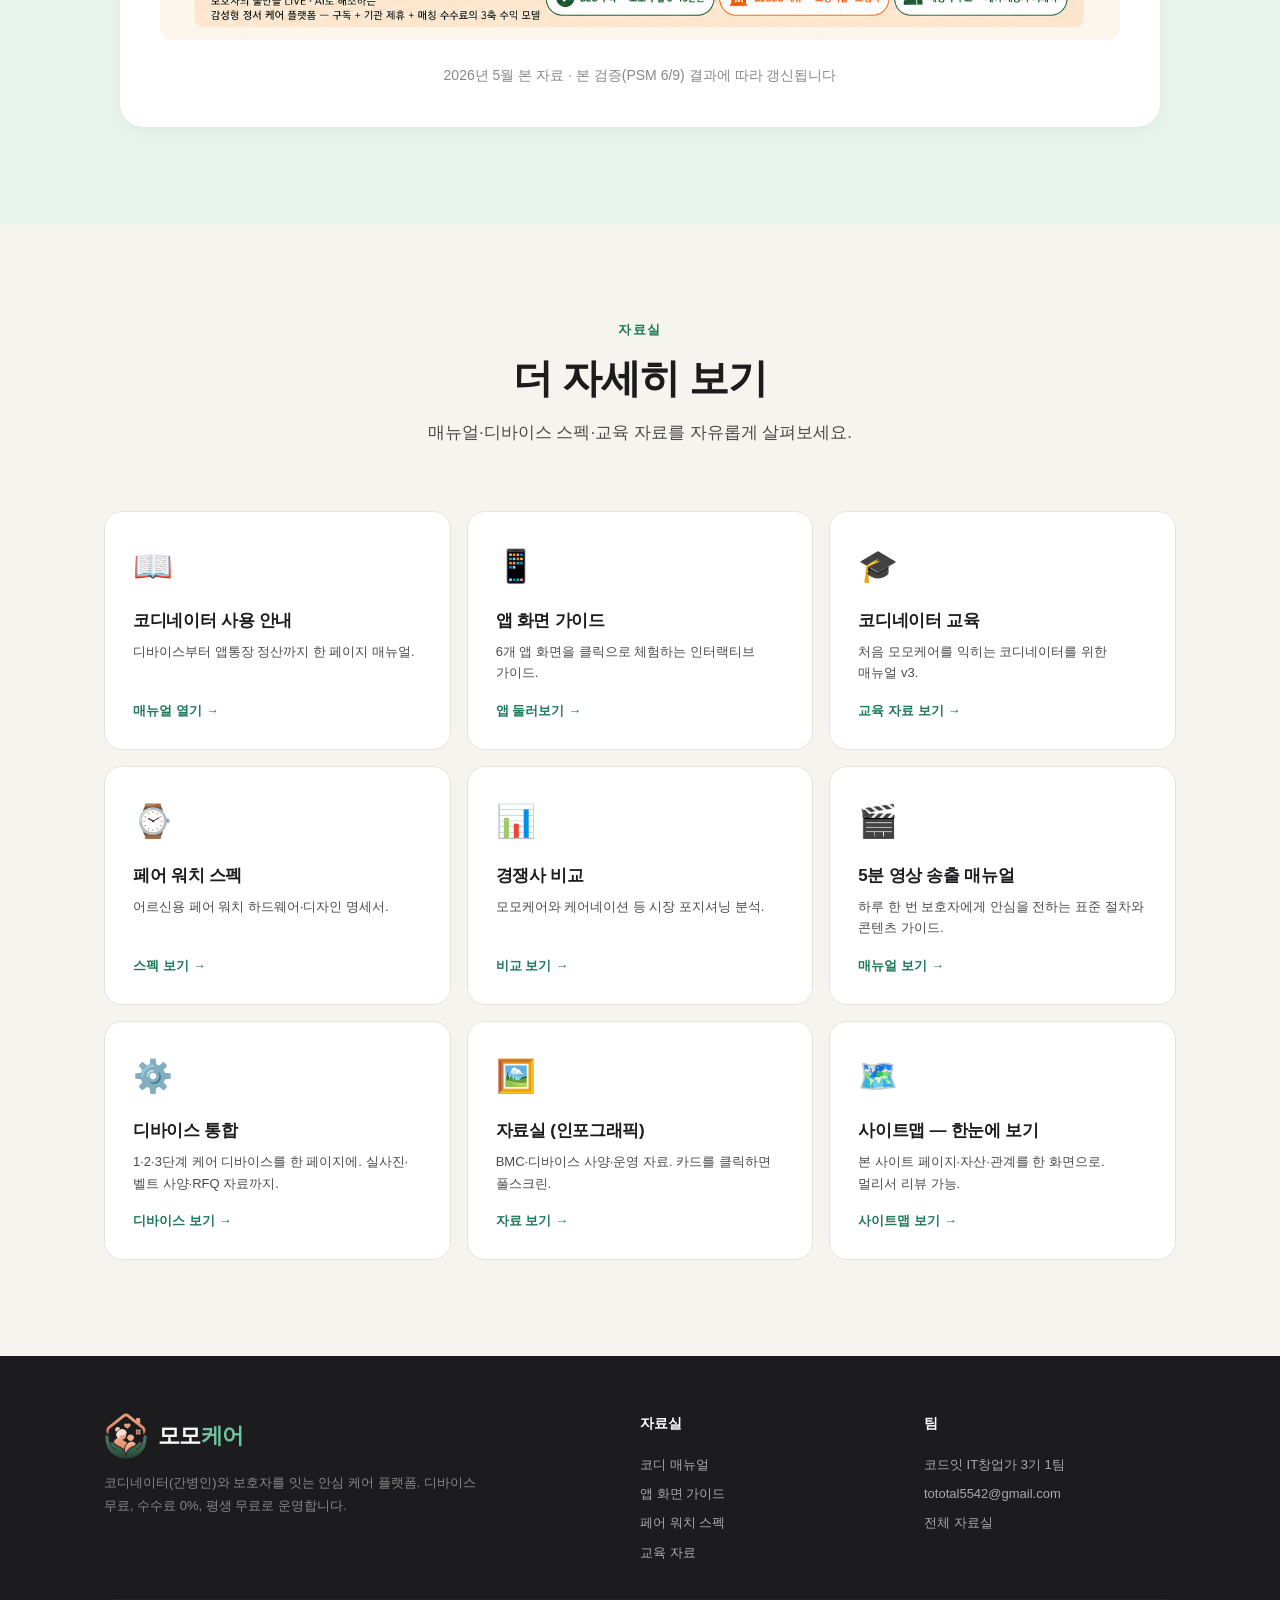
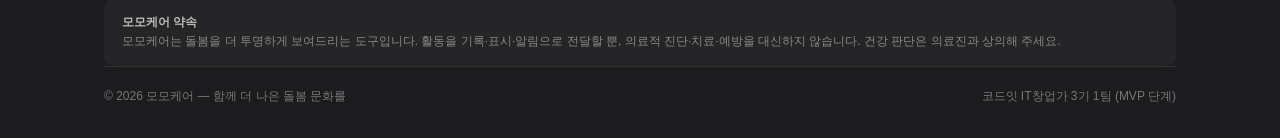
==== commit 14ff1ac9: "feat: 신규 페이지 3종 + 라이트박스 + LP 통합 — Phase A·B·C·D·E·F ## 신규 페이지 (Phase C·D·E) - devices.html — 1·2·3단계" ====
--- a/index.html
+++ b/index.html
@@ -7,6 +7,7 @@
 <meta name="description" content="간병이 끝나면 일지도 정산도 자동으로. 디바이스 무료, 수수료 0%, 평생 무료. 코디네이터와 보호자를 잇는 안심 케어 플랫폼.">
 <meta property="og:title" content="모모케어 — 간병을 안심으로">
 <meta property="og:description" content="디바이스 무료 · 수수료 0% · 평생 무료. 5분 송출로 보호자가 안심하는 돌봄 투명성.">
+<link rel="stylesheet" href="lightbox.css">
 <style>
   :root {
     --green: #1f7a5a;
@@ -441,10 +442,10 @@
     <a href="#" class="logo"><img src="assets/logo-icon.png" alt="모모케어 로고"><span>모모<b>케어</b></span></a>
     <div class="nav-menu">
       <a href="#pillars">서비스</a>
-      <a href="#how">작동 방식</a>
       <a href="#five-min">5분 송출</a>
-      <a href="#settle">정산</a>
-      <a href="#model">사업 모델</a>
+      <a href="devices.html">디바이스</a>
+      <a href="gallery.html">자료실</a>
+      <a href="sitemap.html">사이트맵</a>
     </div>
     <a href="caregiver-manual.html" class="nav-cta">코디 매뉴얼</a>
   </div>
@@ -590,8 +591,8 @@
     </div>
     <div class="device-grid">
       <div class="device-image-wrap">
-        <img src="assets/device-product.png" alt="모모케어 1단계 케어 디바이스 제품샷">
-        <div class="caption">1단계 케어 디바이스 — 흰색 · 하트 버튼 · 1인칭 카메라</div>
+        <img src="assets/device-product.png" class="zoomable" alt="모모케어 1단계 케어 디바이스 제품샷" data-caption="1단계 케어 디바이스 — 흰색 본체 · 하트 버튼 · 1인칭 카메라">
+        <div class="caption">1단계 케어 디바이스 — 흰색 · 하트 버튼 · 1인칭 카메라 (클릭하면 크게 보여요)</div>
       </div>
       <div class="device-text">
         <h3>왜 디바이스가 무료인가요?</h3>
@@ -616,7 +617,7 @@
     <div class="belt-detail">
       <h4>착용 기록 벨트 — 1단계 디바이스 활용 방식</h4>
       <p>핸드폰을 거치해 매일 같은 시각 5분 루틴을 1인칭 시점으로 자연스럽게 담아요. 4구간(신체·인지·정서·특이) 구조로 보호자가 변화를 비교하기 쉬워요.</p>
-      <img src="assets/belt-spec.png" alt="모모케어 착용 기록 벨트 사양 인포그래픽">
+      <img src="assets/belt-spec.png" class="zoomable" alt="모모케어 착용 기록 벨트 사양 인포그래픽" data-caption="착용 기록 벨트 — 매일 5분 1인칭 루틴 기록 솔루션">
     </div>
   </div>
 </section>
@@ -705,7 +706,7 @@
       <p>가치 제안부터 수익 구조까지, 모모케어가 어떻게 작동하는지 한 장으로.</p>
     </div>
     <div class="model-card">
-      <img src="assets/bmc.png" alt="모모케어 비즈니스 모델 캔버스">
+      <img src="assets/bmc.png" class="zoomable" alt="모모케어 비즈니스 모델 캔버스" data-caption="모모케어 BMC — 9블록 사업 모델">
       <div class="model-foot">2026년 5월 본 자료 · 본 검증(PSM 6/9) 결과에 따라 갱신됩니다</div>
     </div>
   </div>
@@ -755,6 +756,24 @@
         <p>하루 한 번 보호자에게 안심을 전하는 표준 절차와 콘텐츠 가이드.</p>
         <span class="go">매뉴얼 보기</span>
       </a>
+      <a href="devices.html" class="res-card">
+        <div class="res-icon">⚙️</div>
+        <h4>디바이스 통합</h4>
+        <p>1·2·3단계 케어 디바이스를 한 페이지에. 실사진·벨트 사양·RFQ 자료까지.</p>
+        <span class="go">디바이스 보기</span>
+      </a>
+      <a href="gallery.html" class="res-card">
+        <div class="res-icon">🖼️</div>
+        <h4>자료실 (인포그래픽)</h4>
+        <p>BMC·디바이스 사양·운영 자료. 카드를 클릭하면 풀스크린.</p>
+        <span class="go">자료 보기</span>
+      </a>
+      <a href="sitemap.html" class="res-card">
+        <div class="res-icon">🗺️</div>
+        <h4>사이트맵 — 한눈에 보기</h4>
+        <p>본 사이트 페이지·자산·관계를 한 화면으로. 멀리서 리뷰 가능.</p>
+        <span class="go">사이트맵 보기</span>
+      </a>
     </div>
   </div>
 </section>
@@ -798,5 +817,6 @@
   </div>
 </footer>
 
+<script src="lightbox.js" defer></script>
 </body>
 </html>
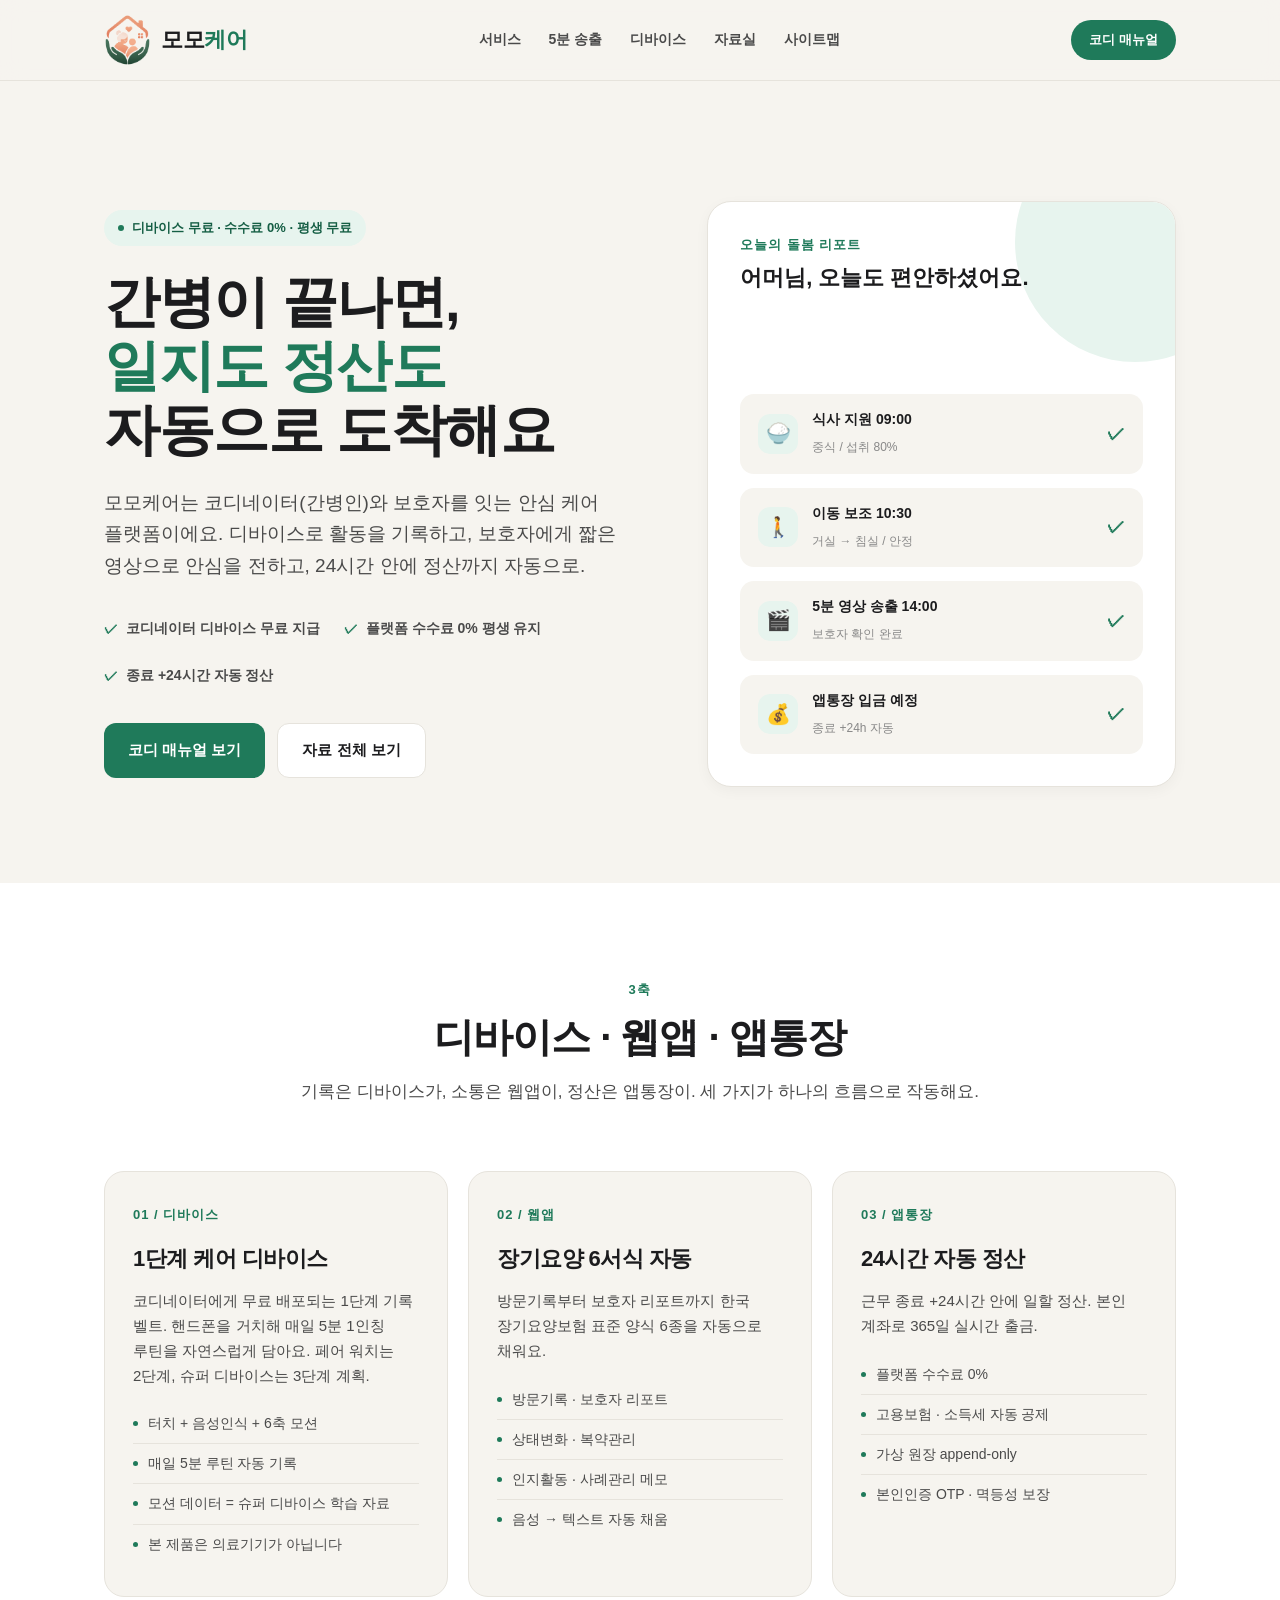
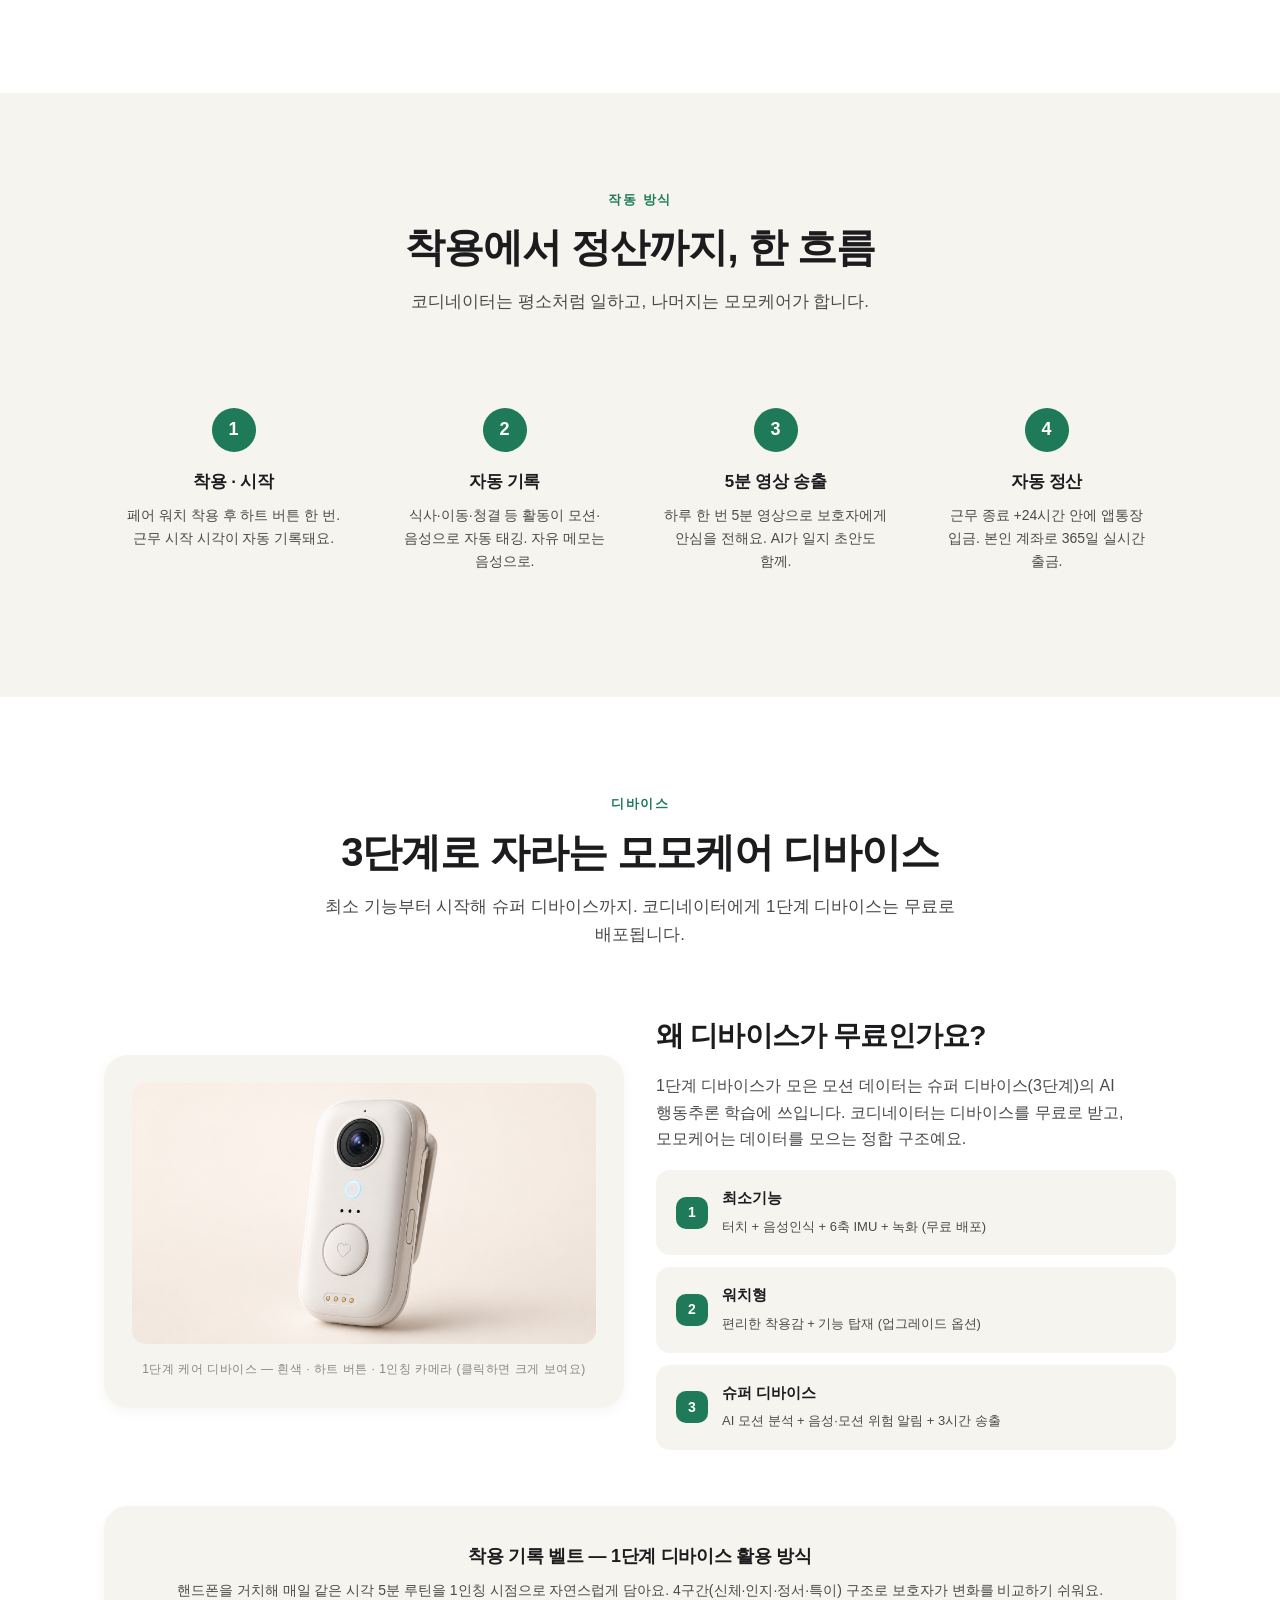
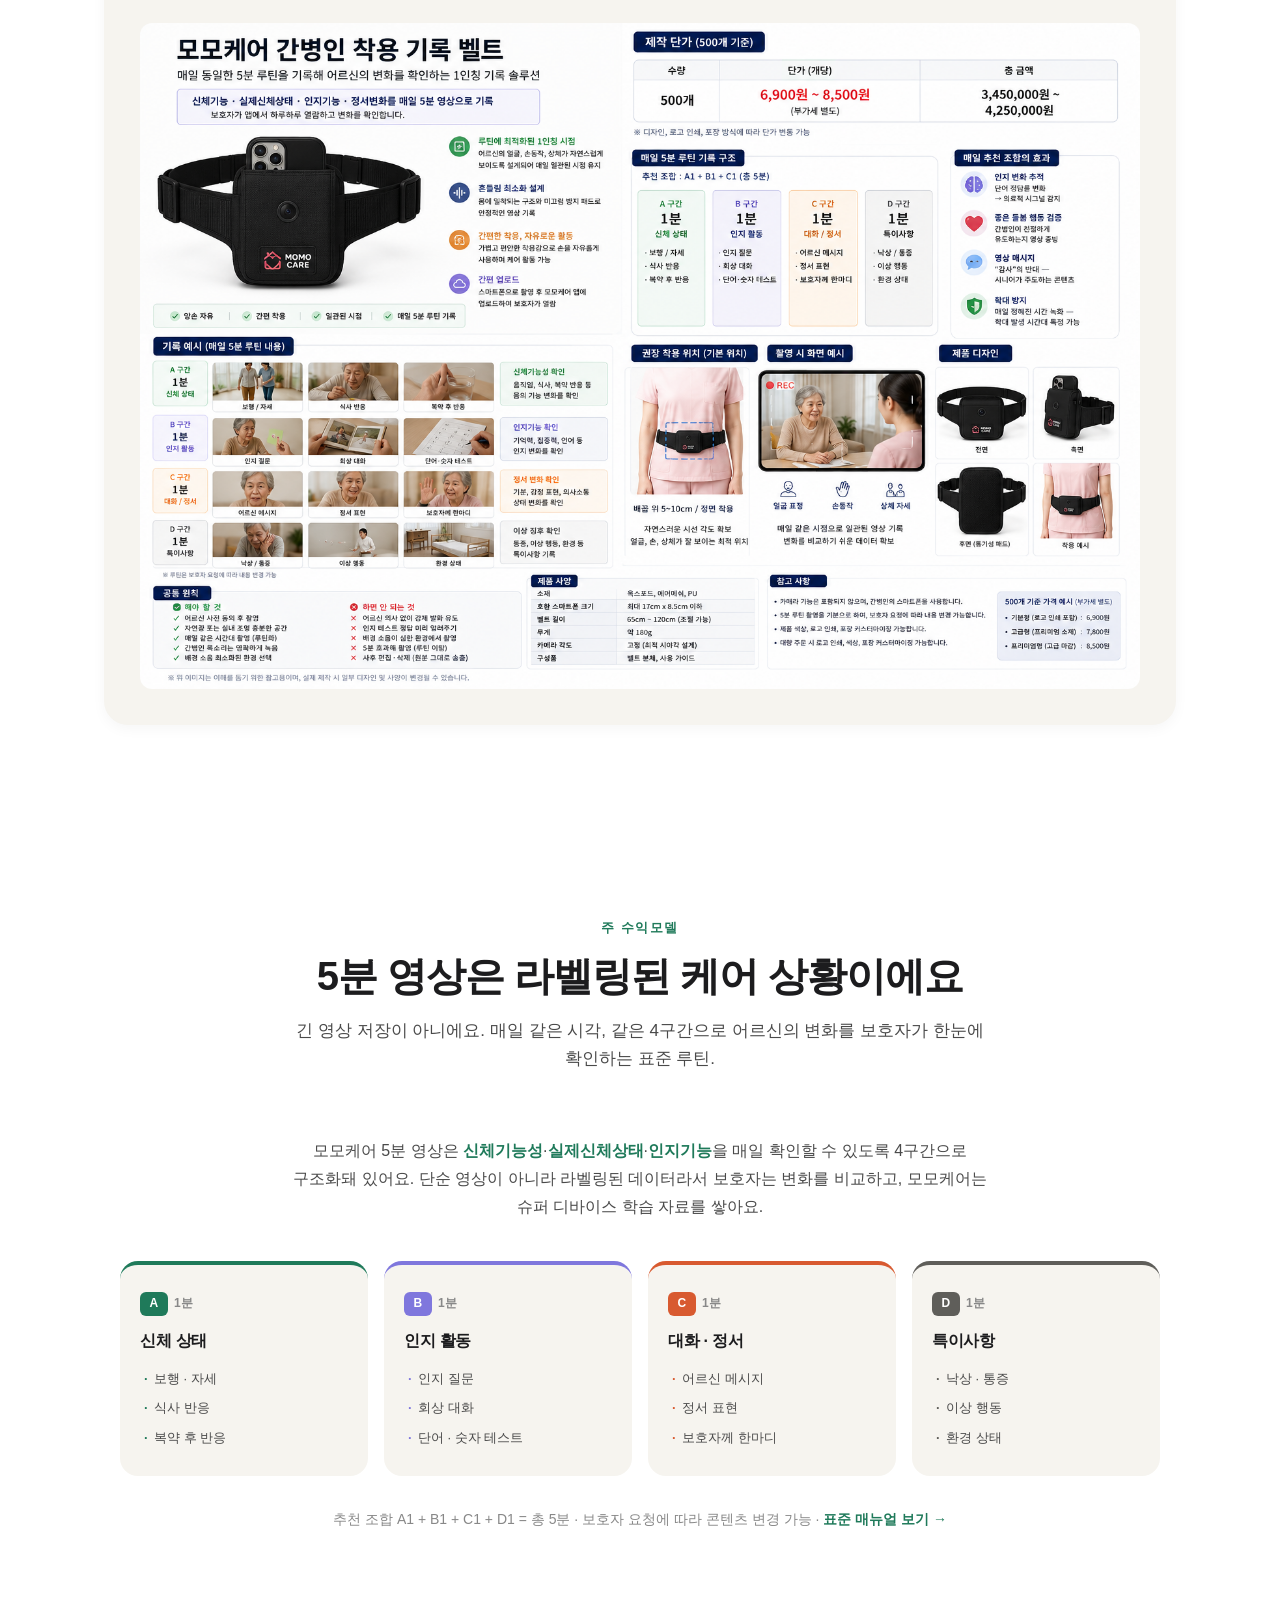
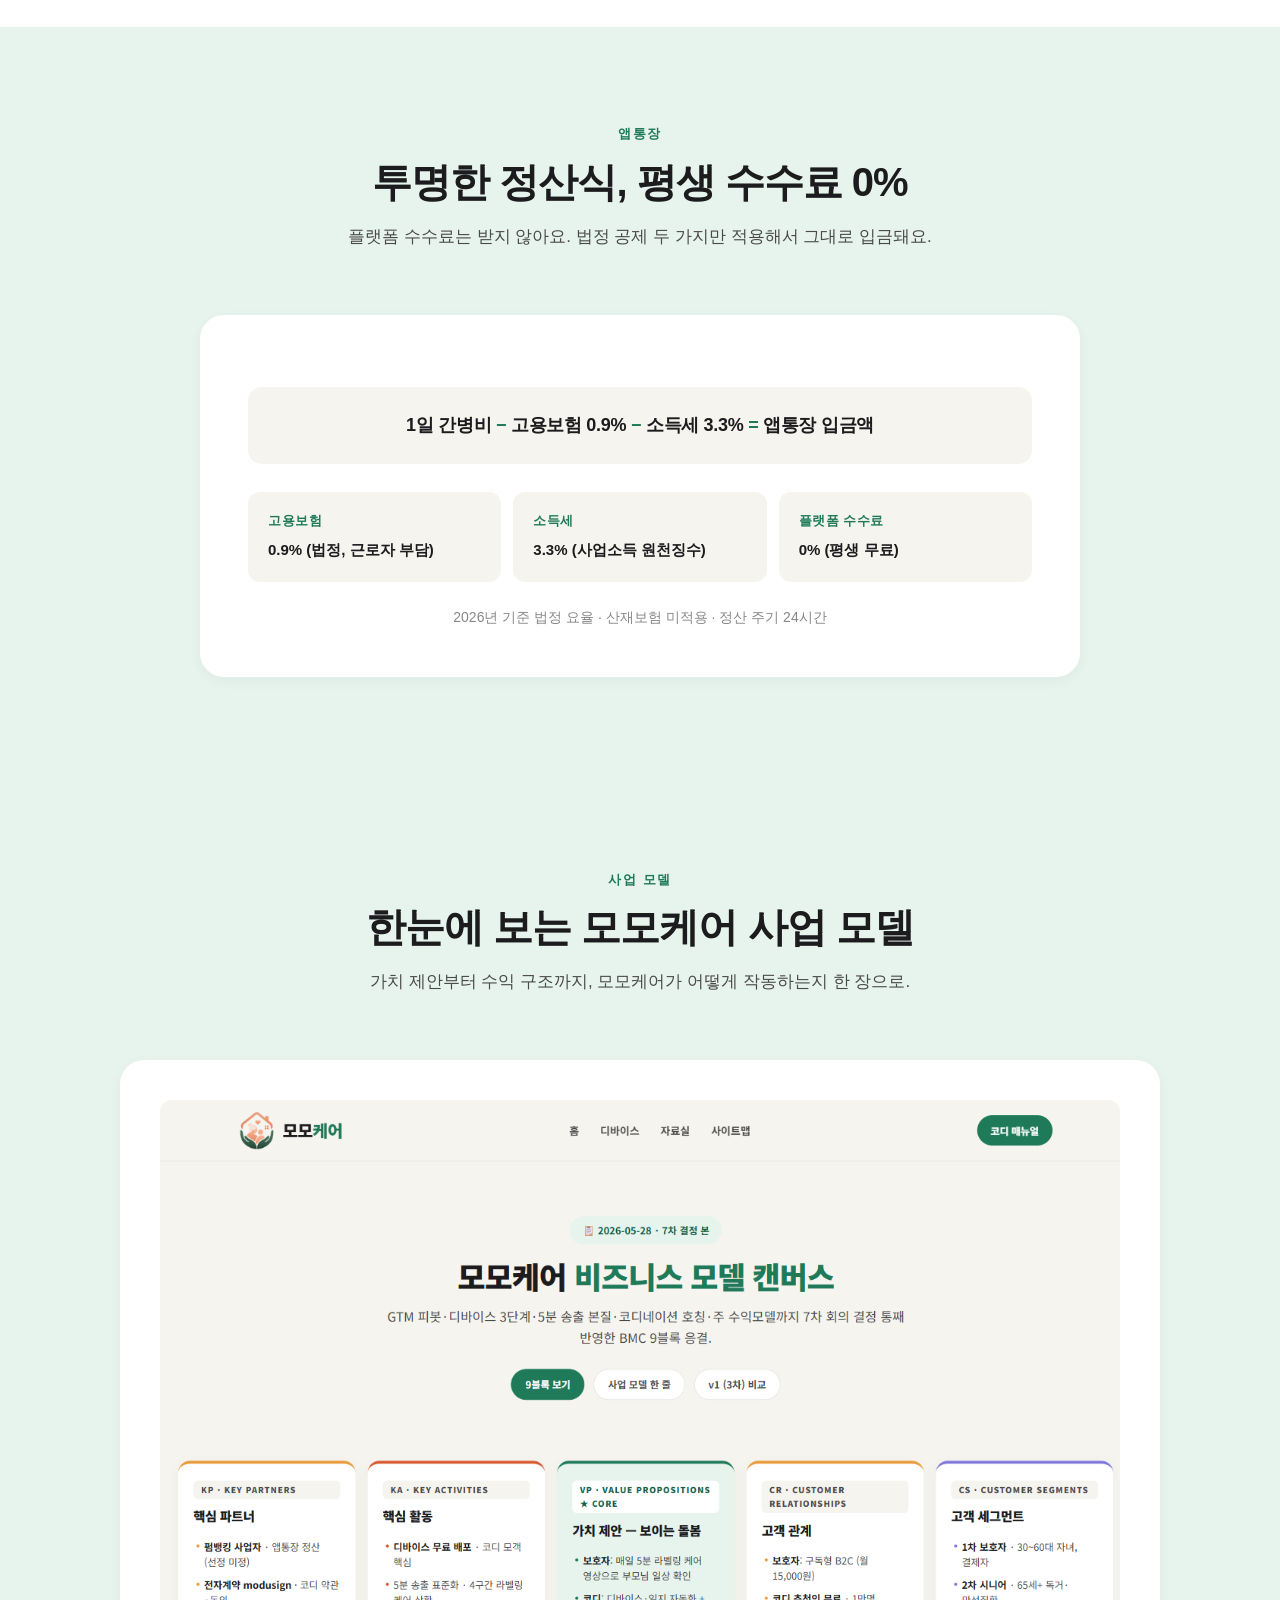
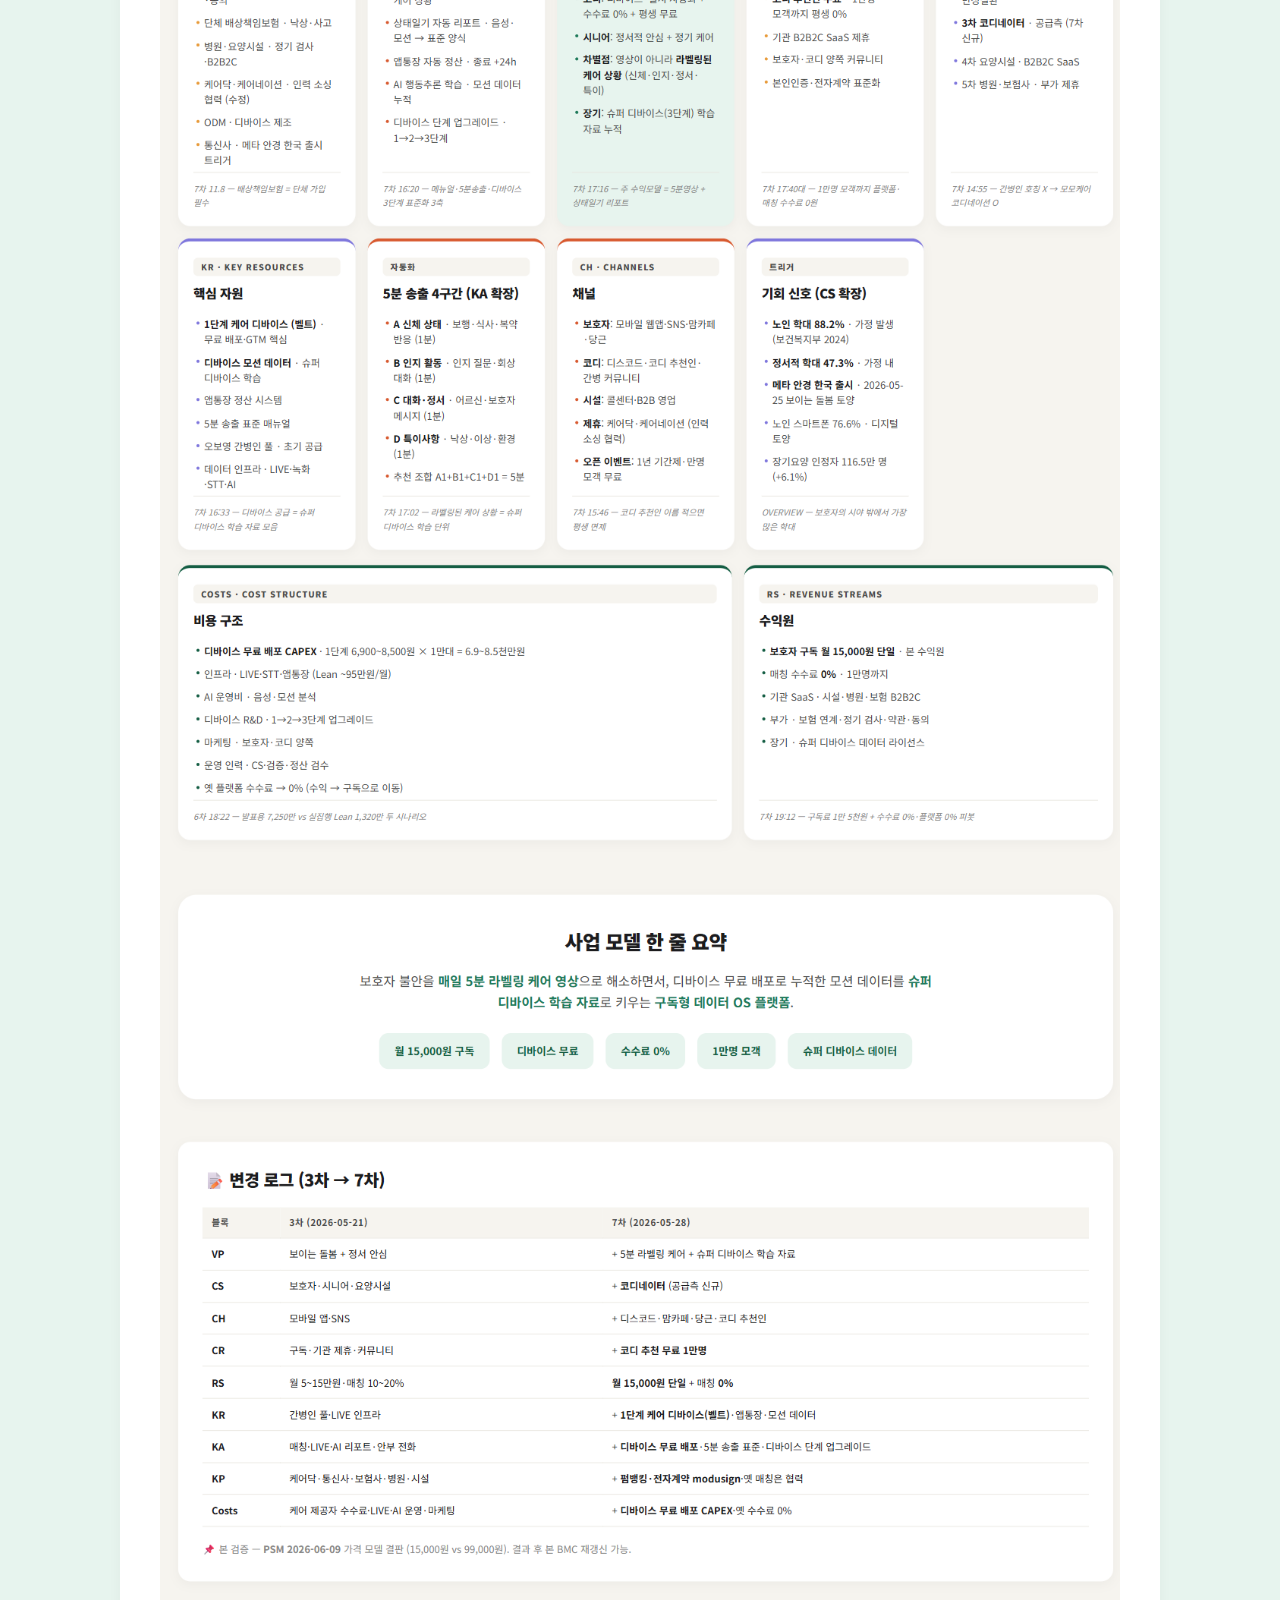
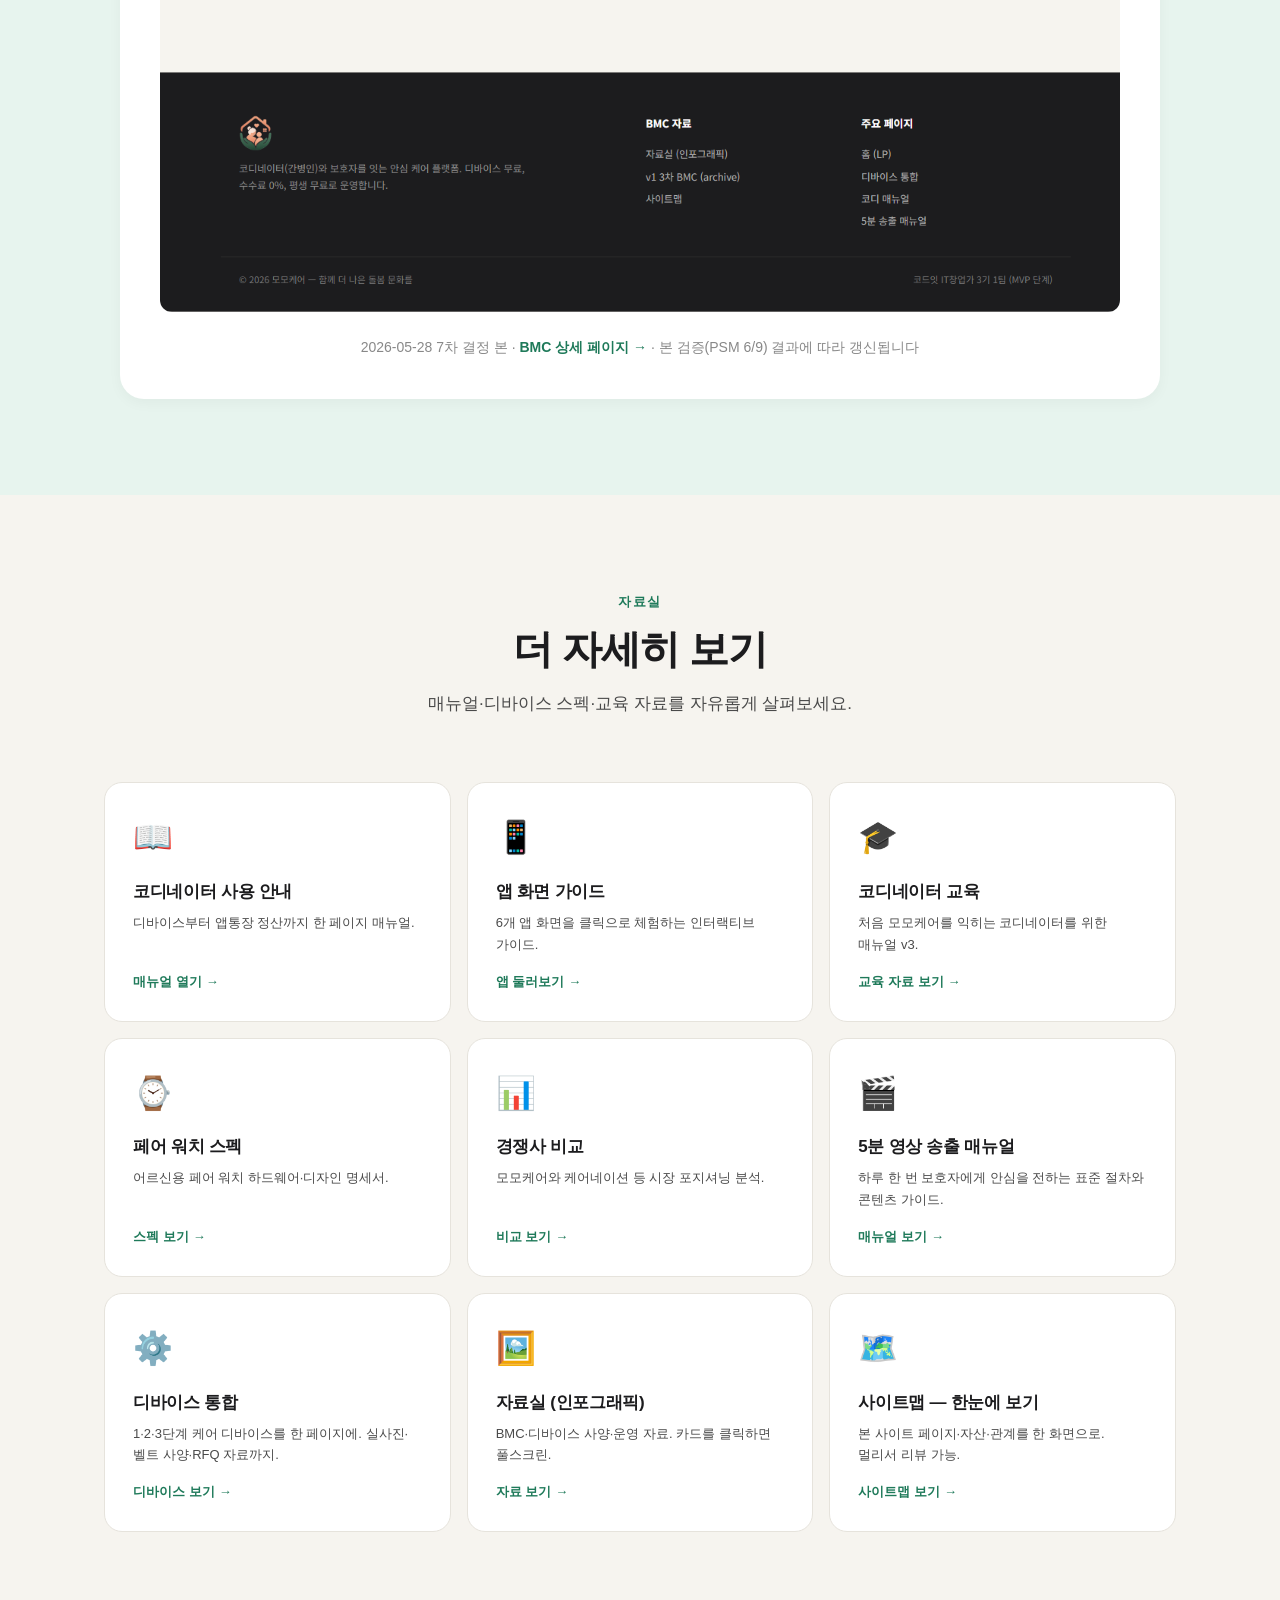
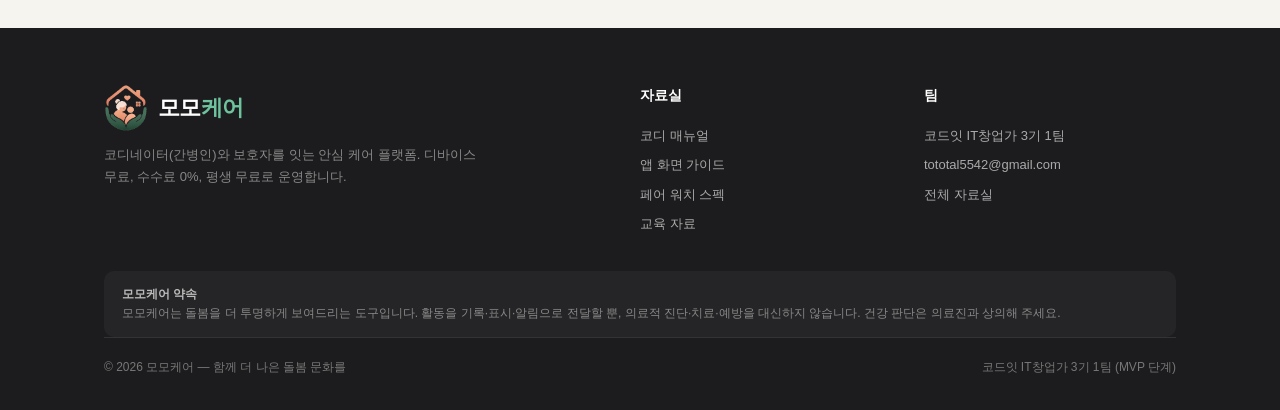
==== commit 42c96b27: "feat: bmc.png 갈음 (Playwright 자동 캡처본) + LP·gallery·sitemap 통합 신규 자산: - assets/bmc.png — 라이브 bmc.html " ====
--- a/index.html
+++ b/index.html
@@ -706,8 +706,8 @@
       <p>가치 제안부터 수익 구조까지, 모모케어가 어떻게 작동하는지 한 장으로.</p>
     </div>
     <div class="model-card">
-      <img src="assets/bmc.png" class="zoomable" alt="모모케어 비즈니스 모델 캔버스" data-caption="모모케어 BMC — 9블록 사업 모델">
-      <div class="model-foot">2026년 5월 본 자료 · 본 검증(PSM 6/9) 결과에 따라 갱신됩니다</div>
+      <img src="assets/bmc.png" class="zoomable" alt="모모케어 비즈니스 모델 캔버스 — 2026-05-28 7차 결정 본" data-caption="모모케어 BMC — 7차 결정 본 (GTM 피봇·디바이스 3단계·5분 송출·코디 호칭 반영)">
+      <div class="model-foot">2026-05-28 7차 결정 본 · <a href="bmc.html" style="color:var(--green); font-weight:700;">BMC 상세 페이지 →</a> · 본 검증(PSM 6/9) 결과에 따라 갱신됩니다</div>
     </div>
   </div>
 </section>
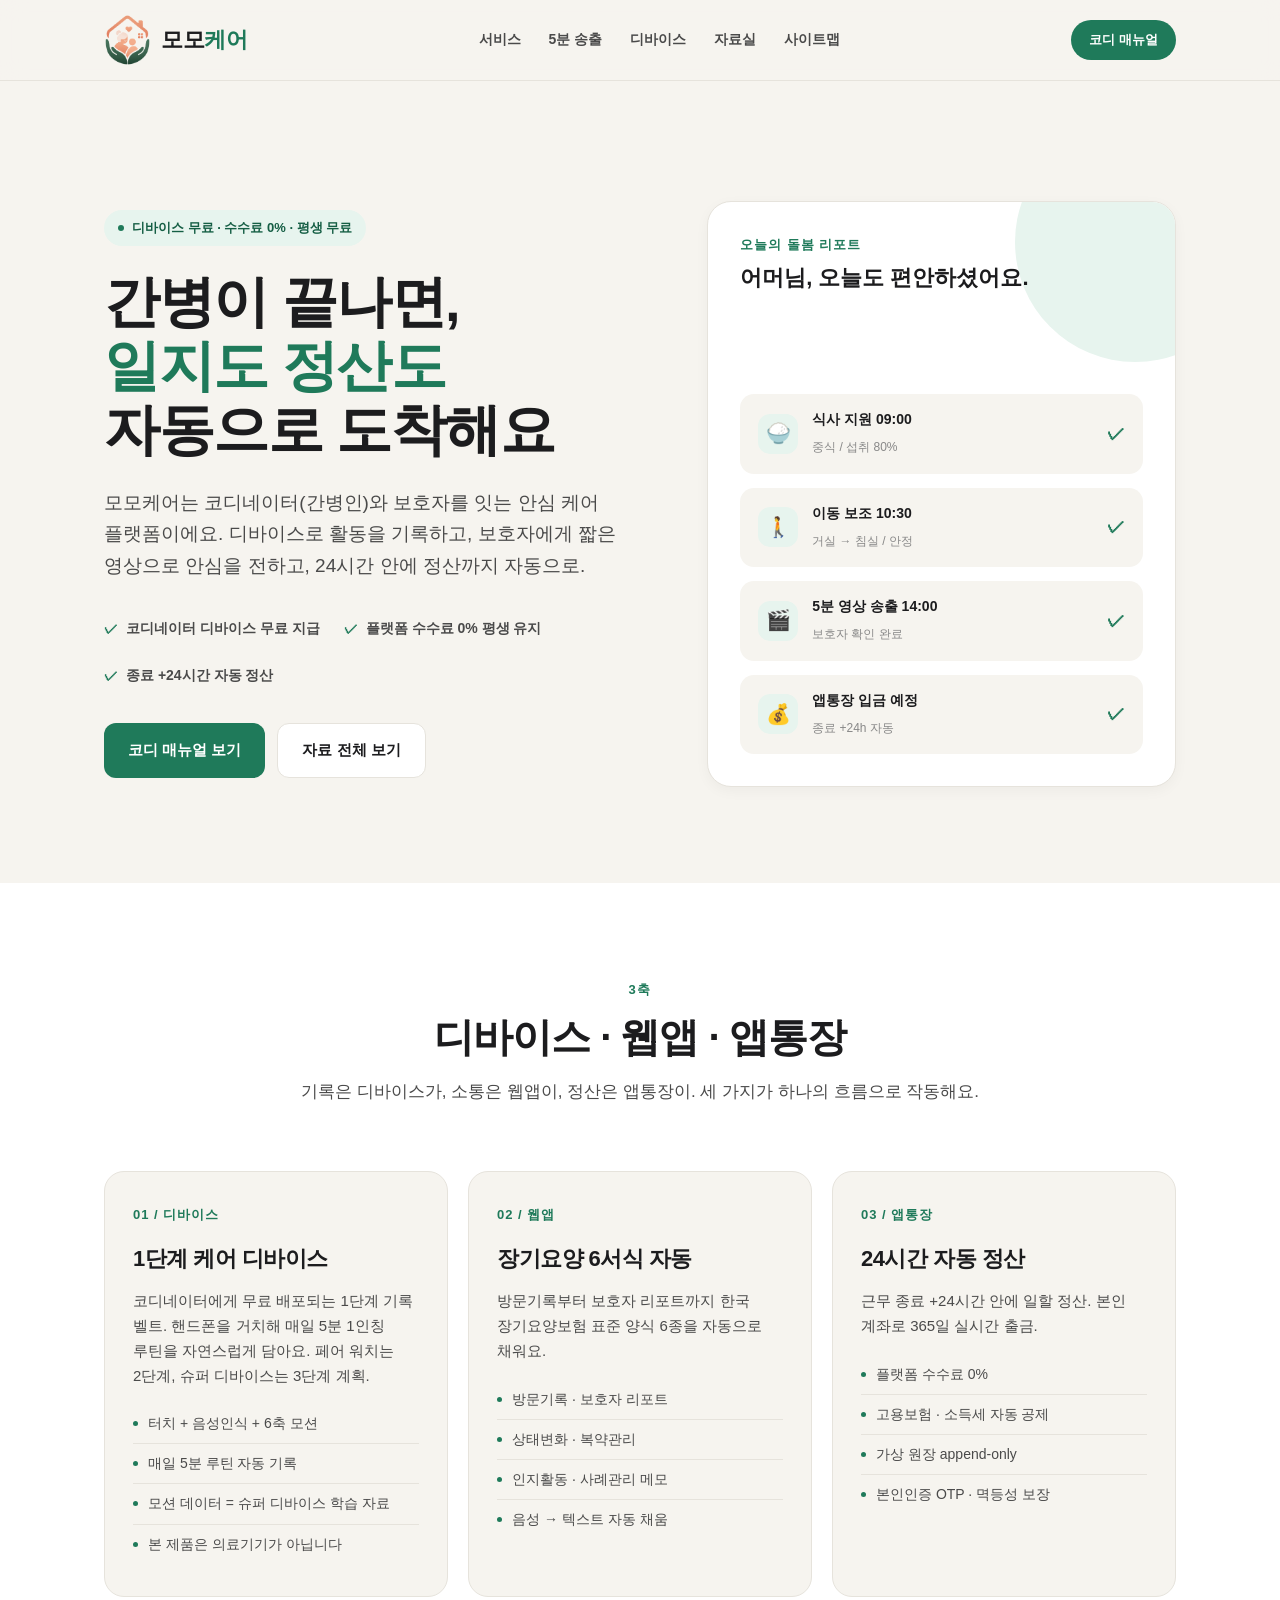
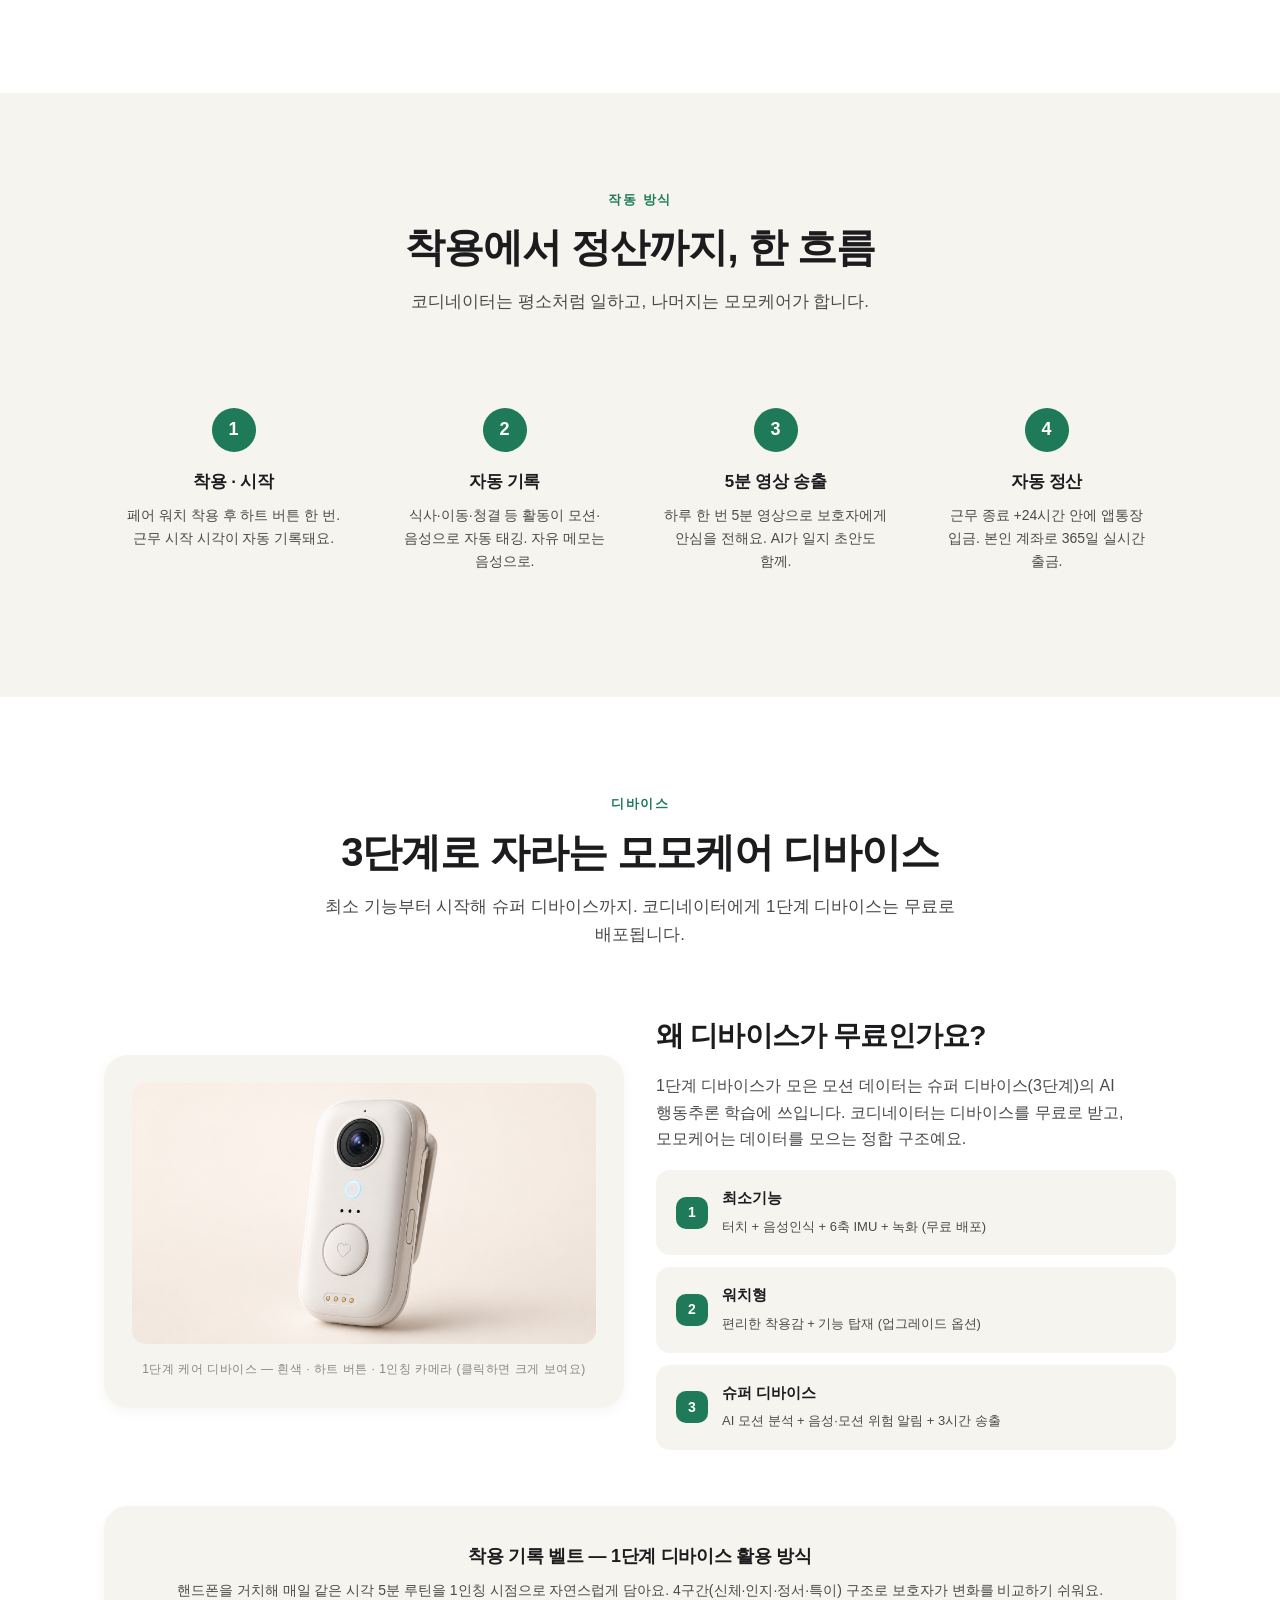
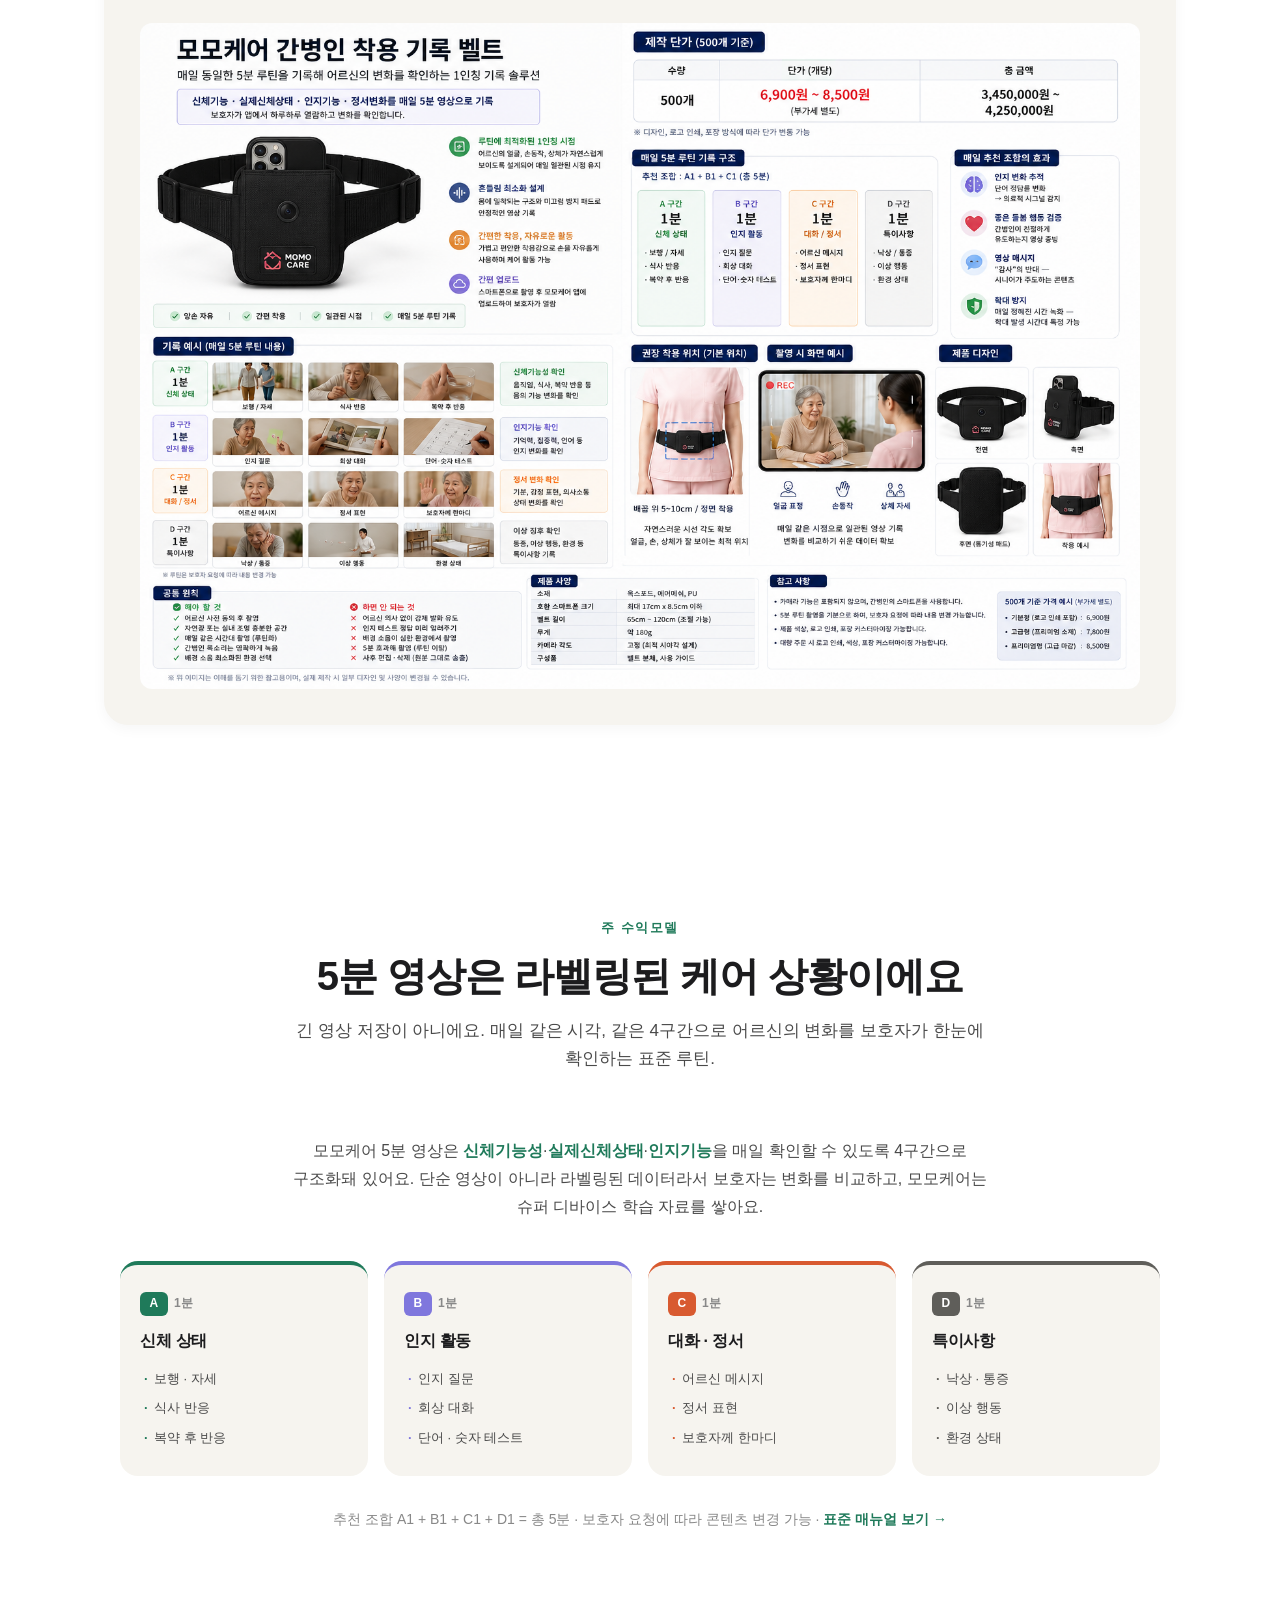
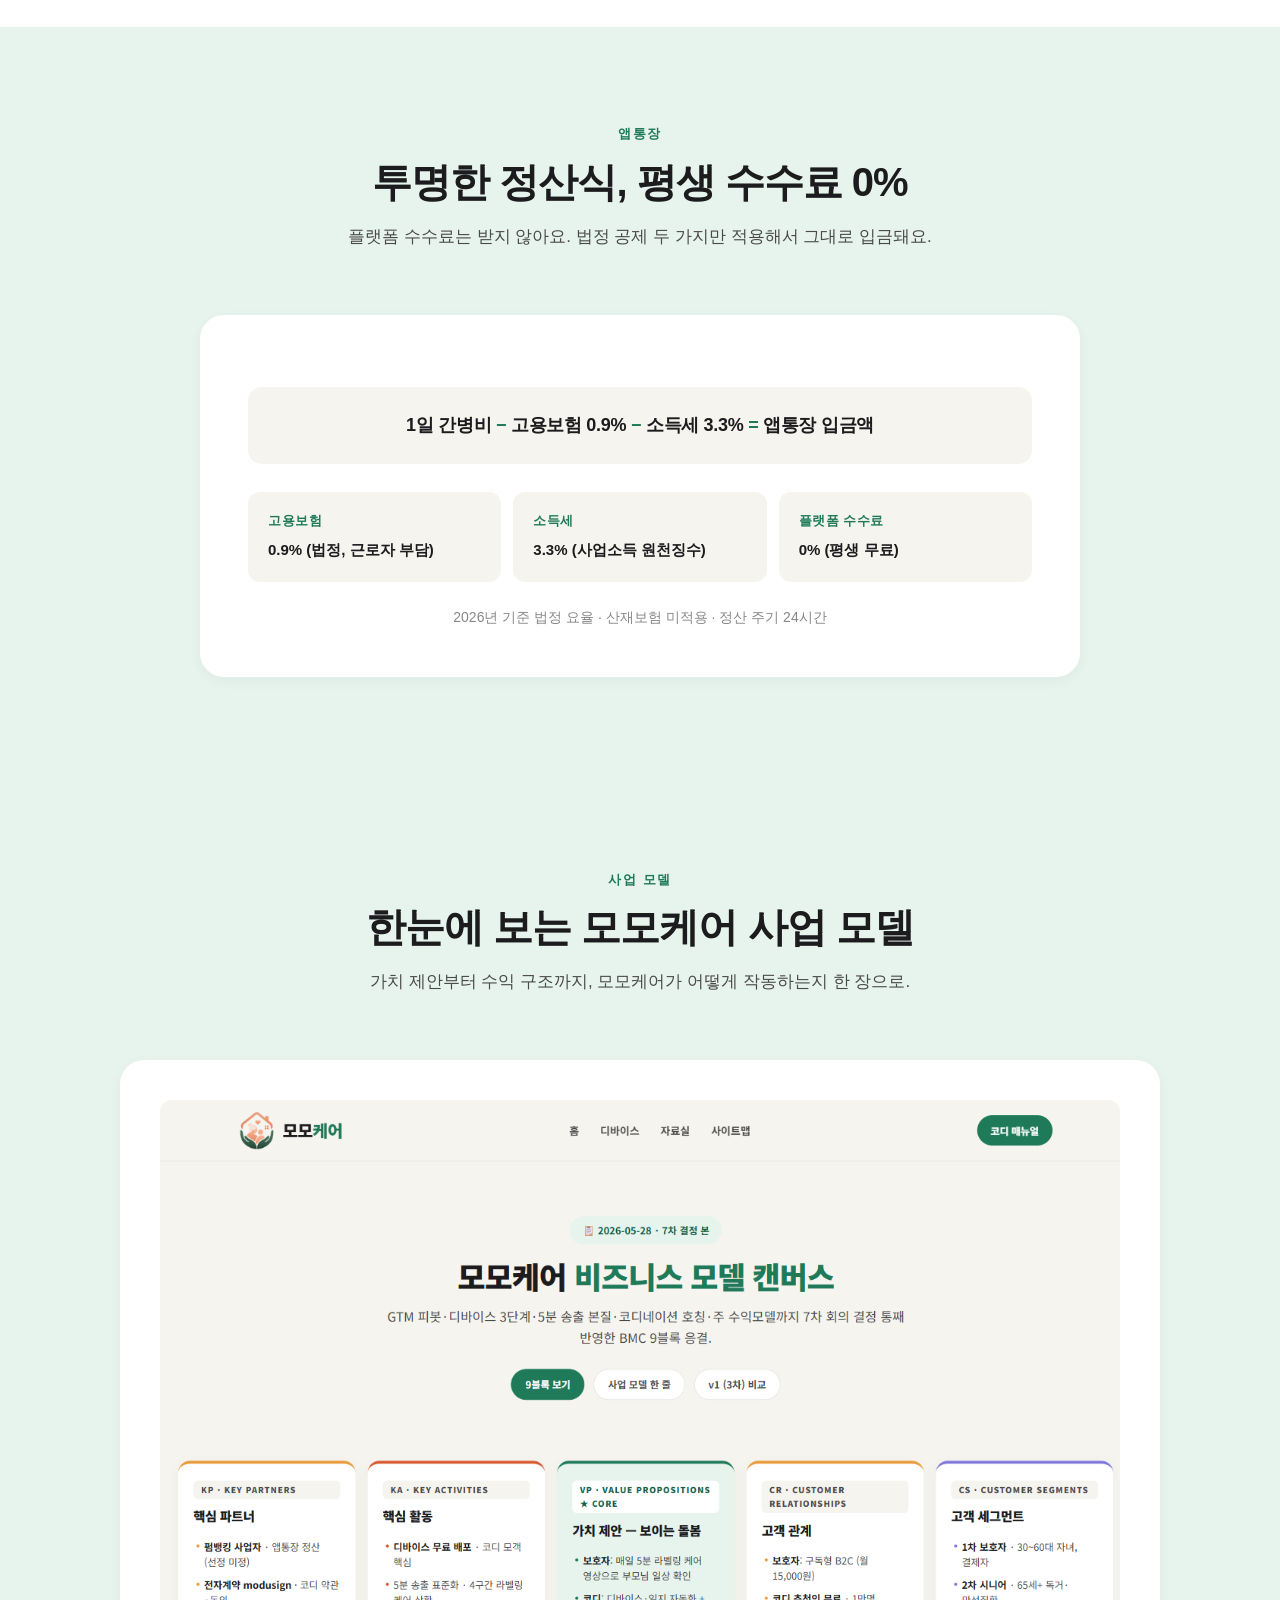
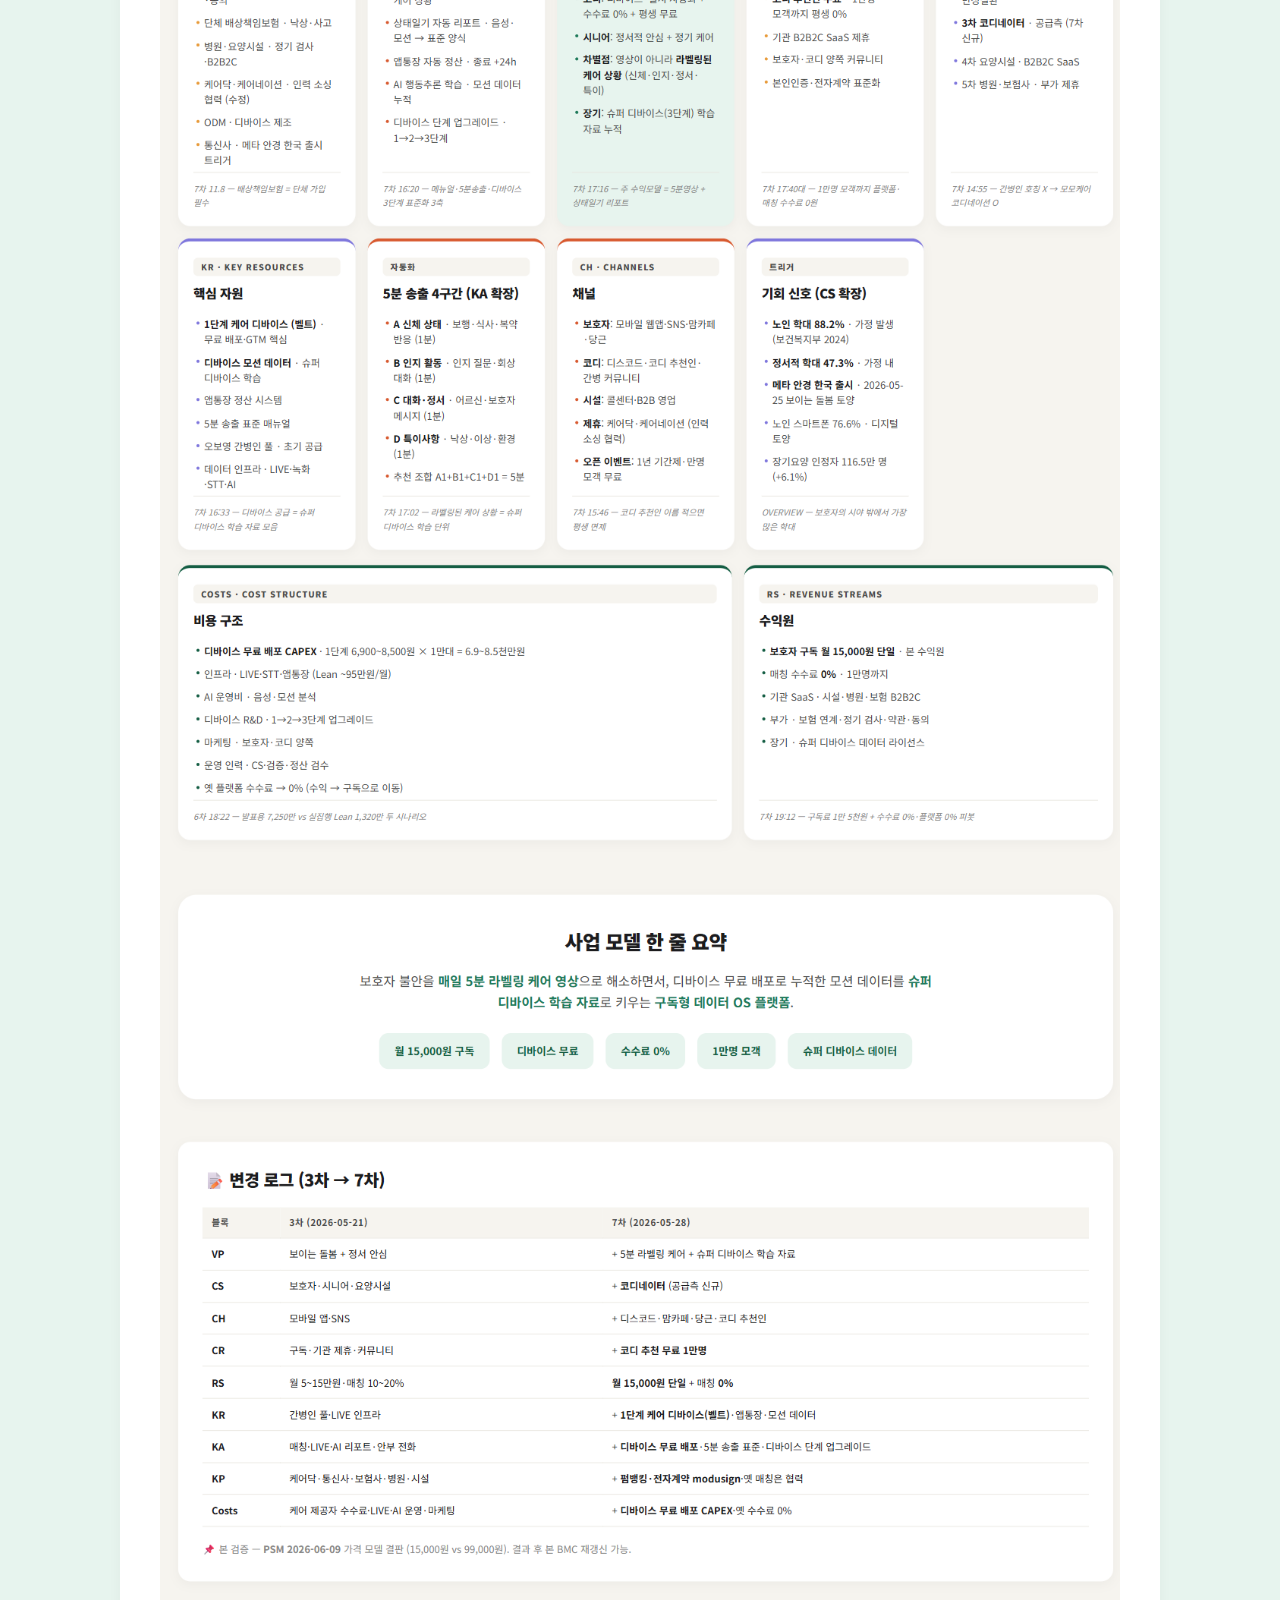
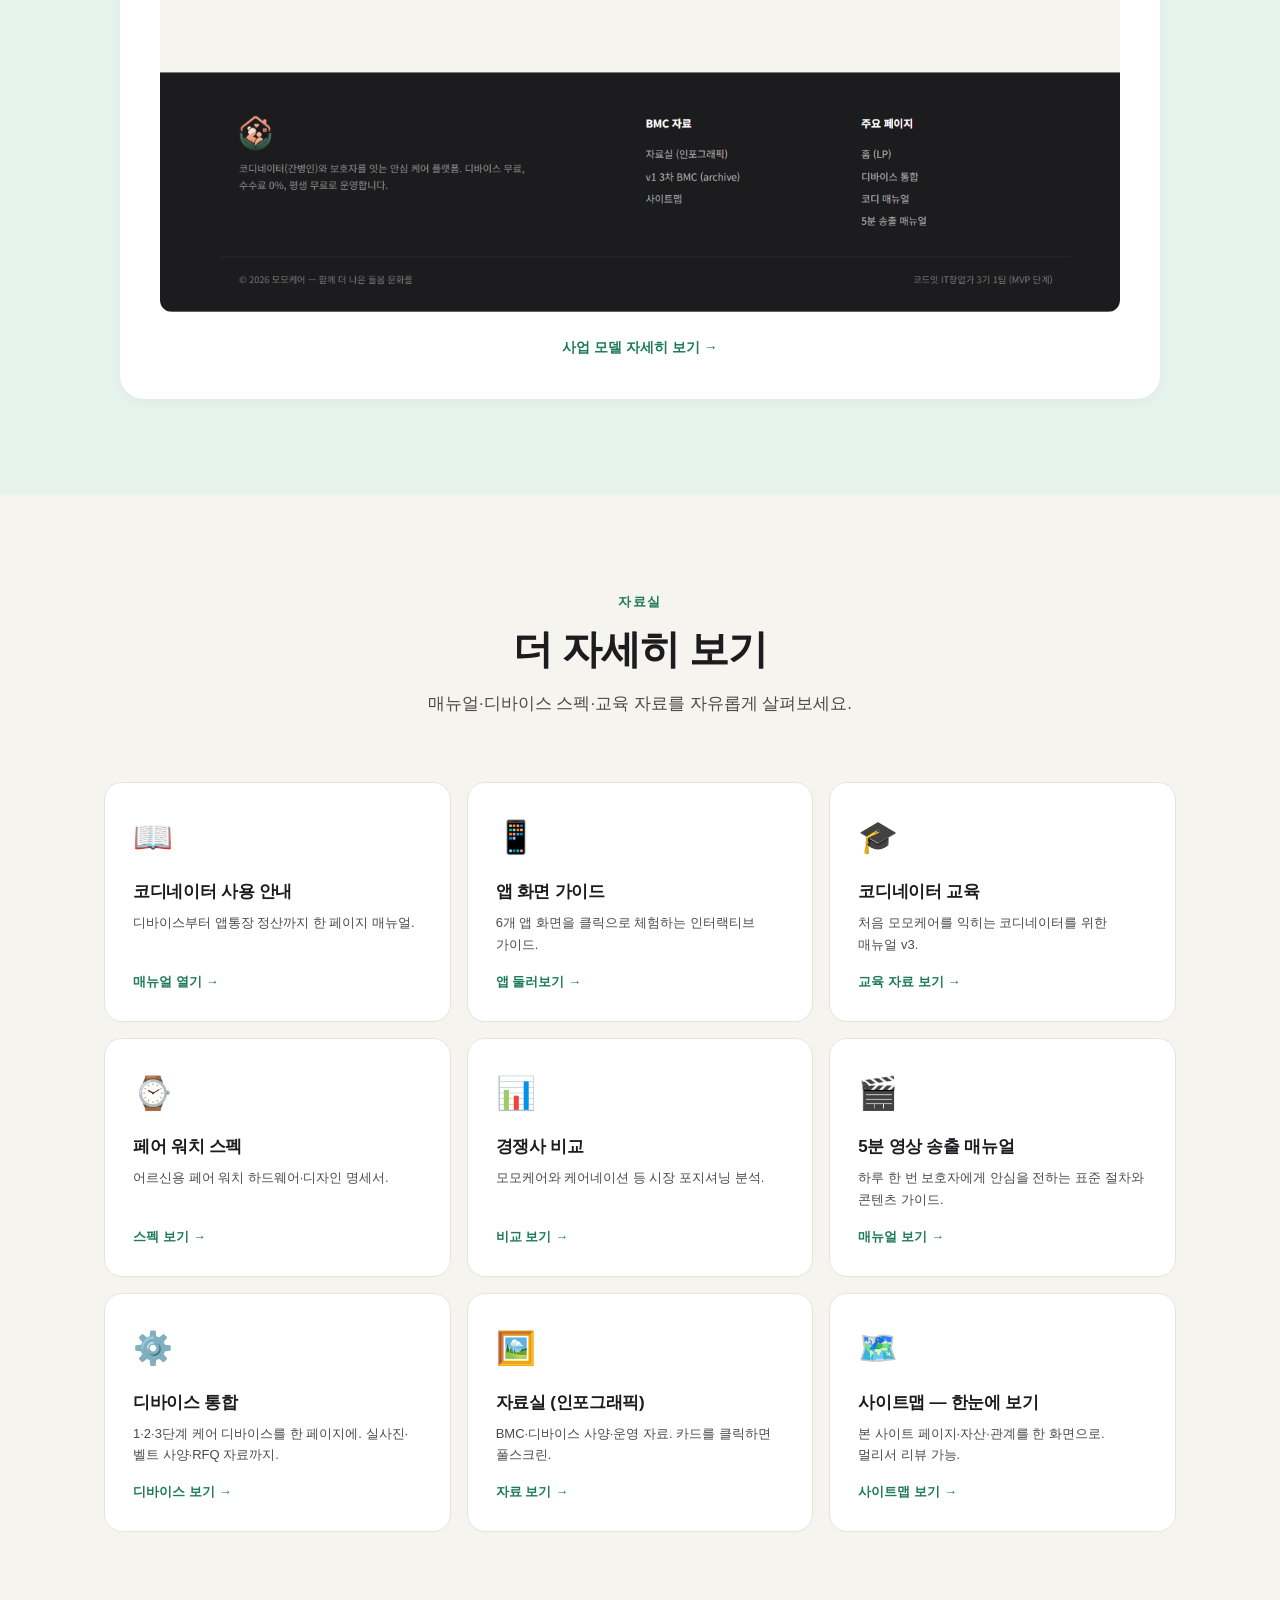
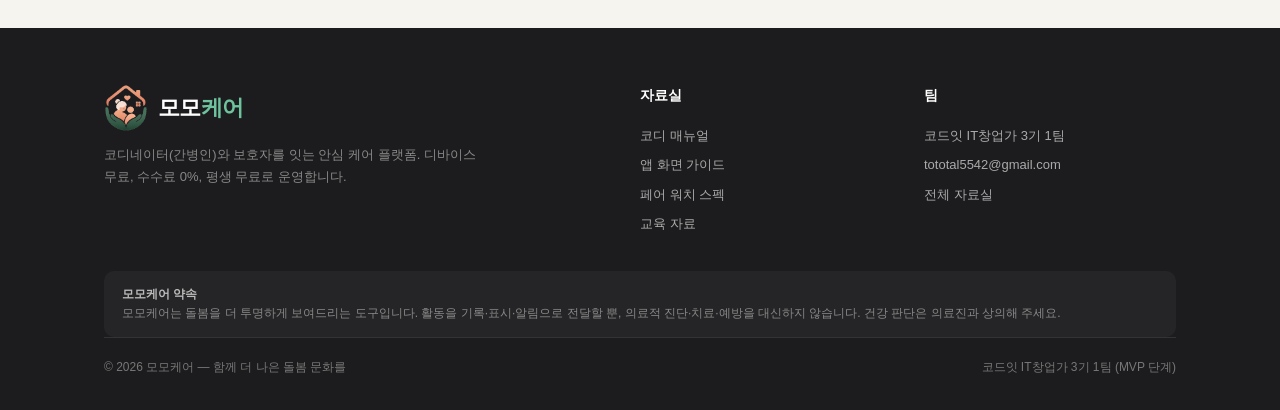
==== commit c87770af: "fix: LP #model caption 내부 용어 제거 — 외부 사용자 친화 톤 기존: '2026-05-28 7차 결정 본 · BMC 상세 페이지 → · 본 검증(PSM 6/9)" ====
--- a/index.html
+++ b/index.html
@@ -707,7 +707,7 @@
     </div>
     <div class="model-card">
       <img src="assets/bmc.png" class="zoomable" alt="모모케어 비즈니스 모델 캔버스 — 2026-05-28 7차 결정 본" data-caption="모모케어 BMC — 7차 결정 본 (GTM 피봇·디바이스 3단계·5분 송출·코디 호칭 반영)">
-      <div class="model-foot">2026-05-28 7차 결정 본 · <a href="bmc.html" style="color:var(--green); font-weight:700;">BMC 상세 페이지 →</a> · 본 검증(PSM 6/9) 결과에 따라 갱신됩니다</div>
+      <div class="model-foot"><a href="bmc.html" style="color:var(--green); font-weight:700;">사업 모델 자세히 보기 →</a></div>
     </div>
   </div>
 </section>
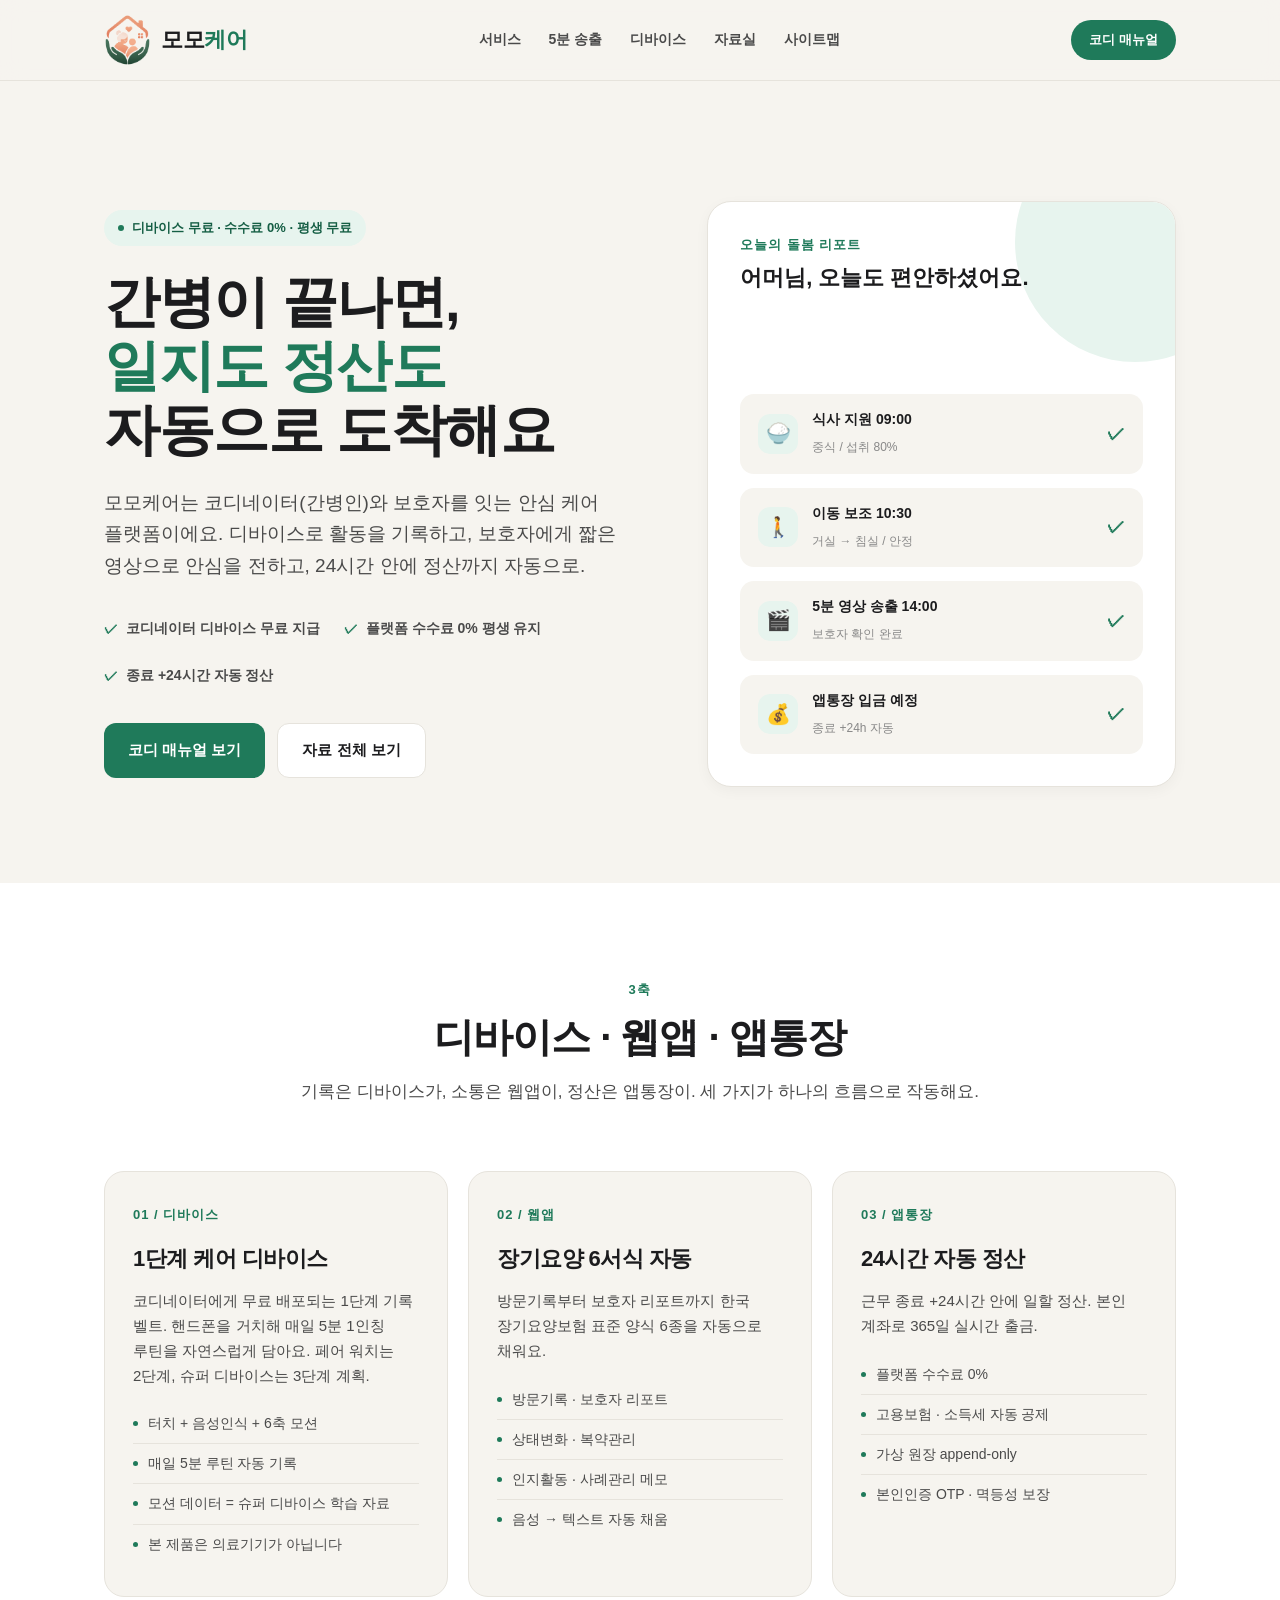
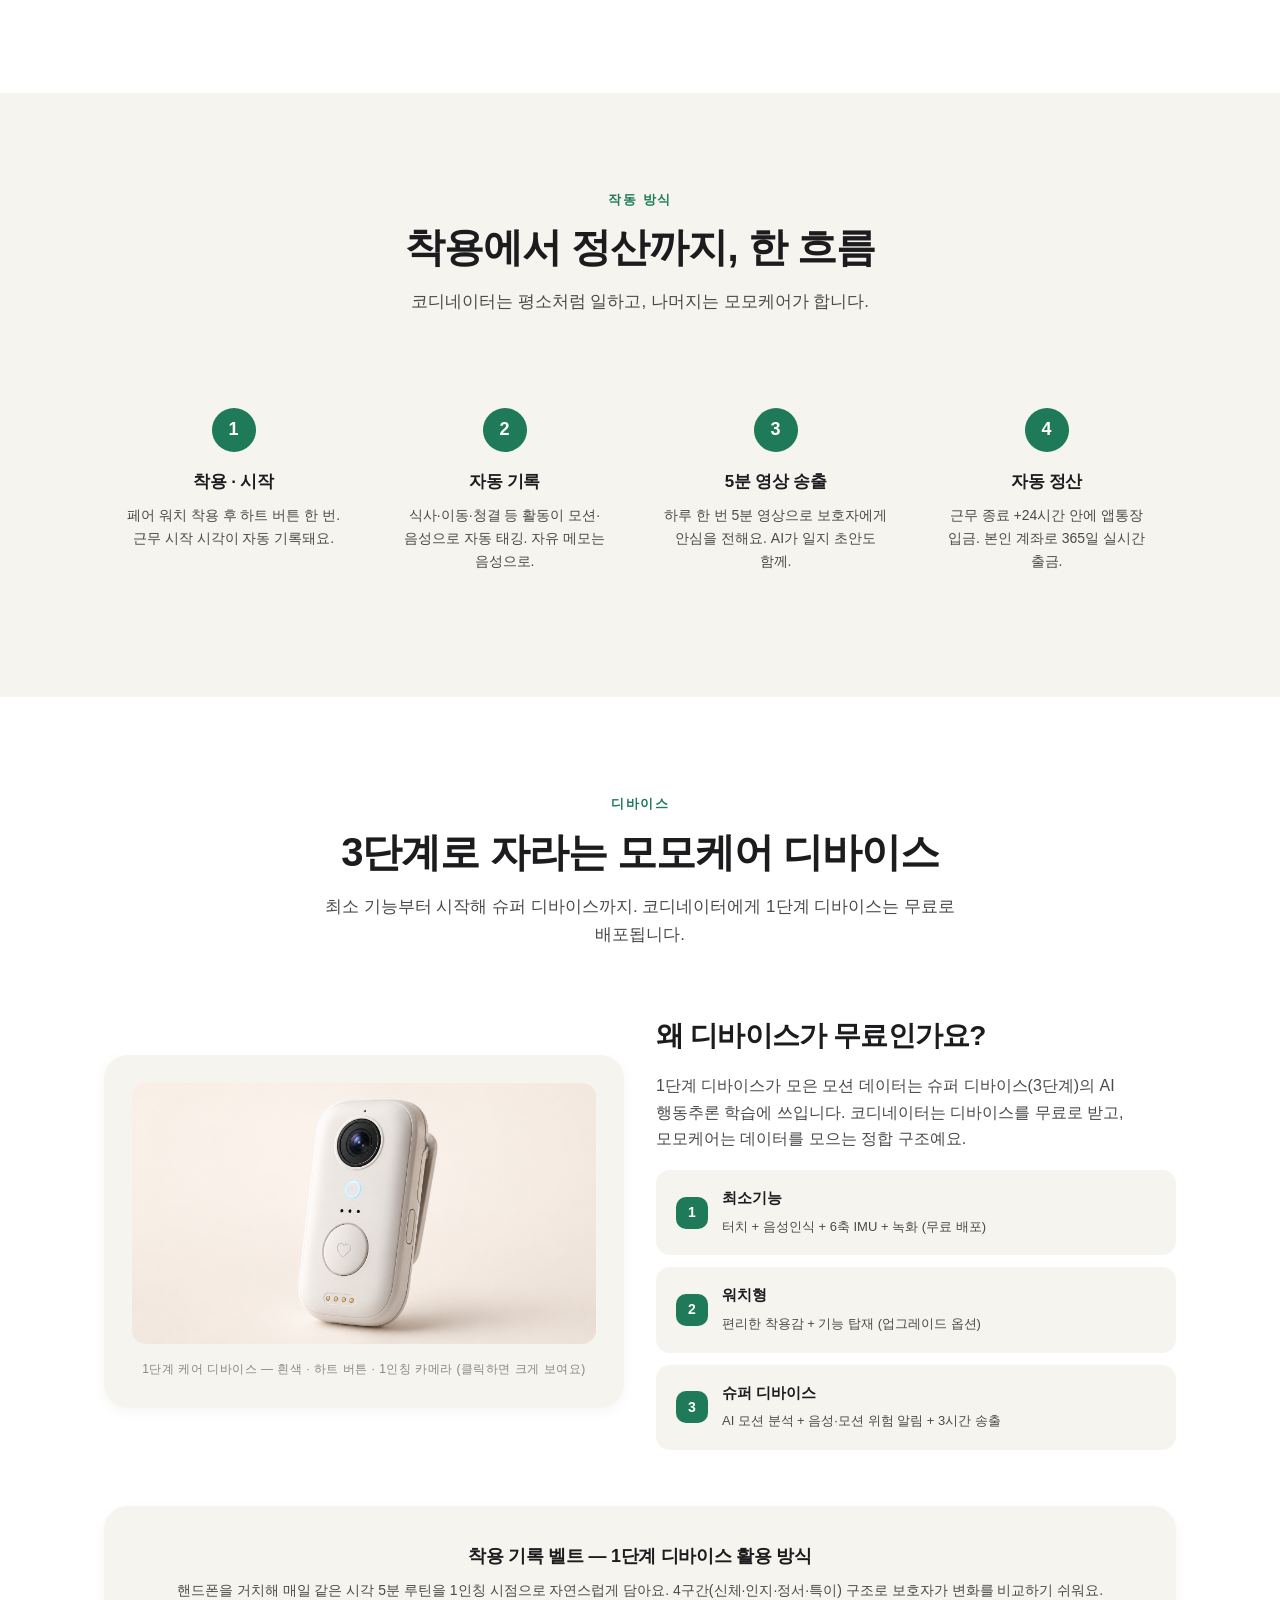
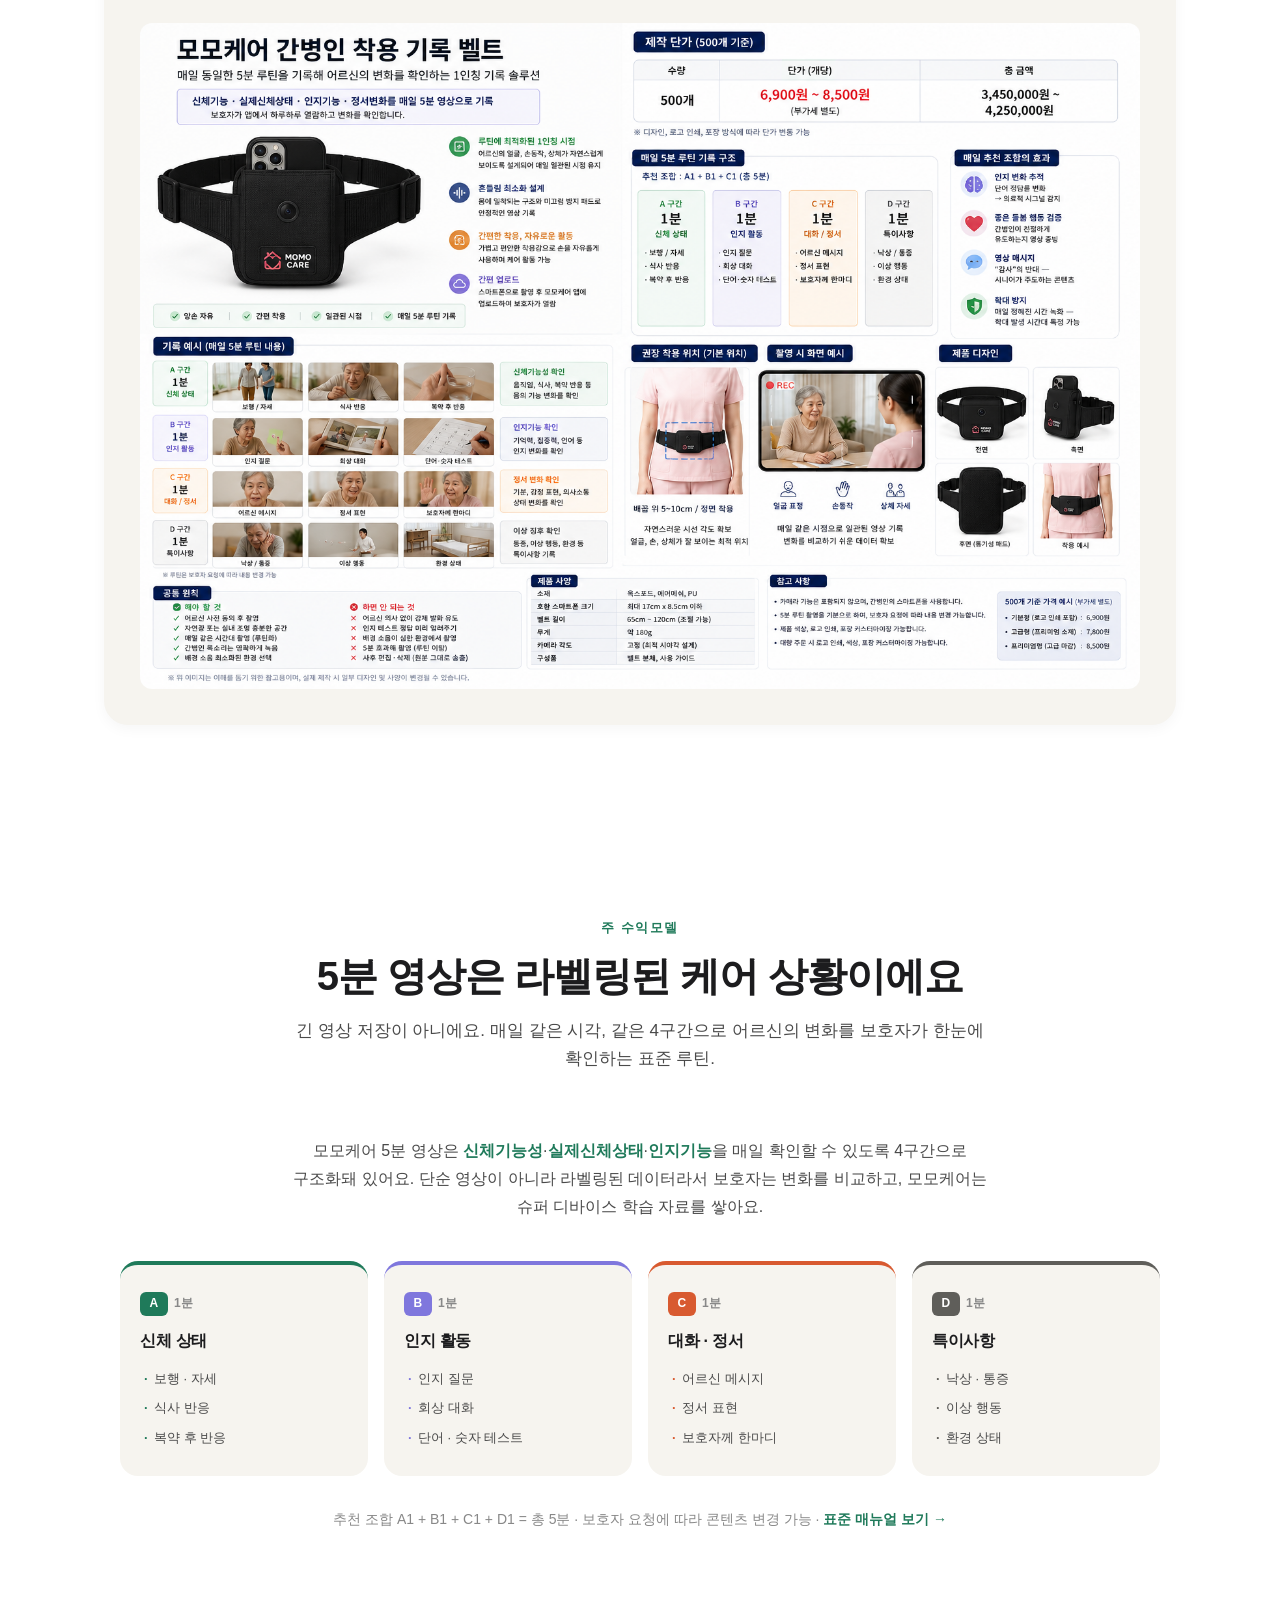
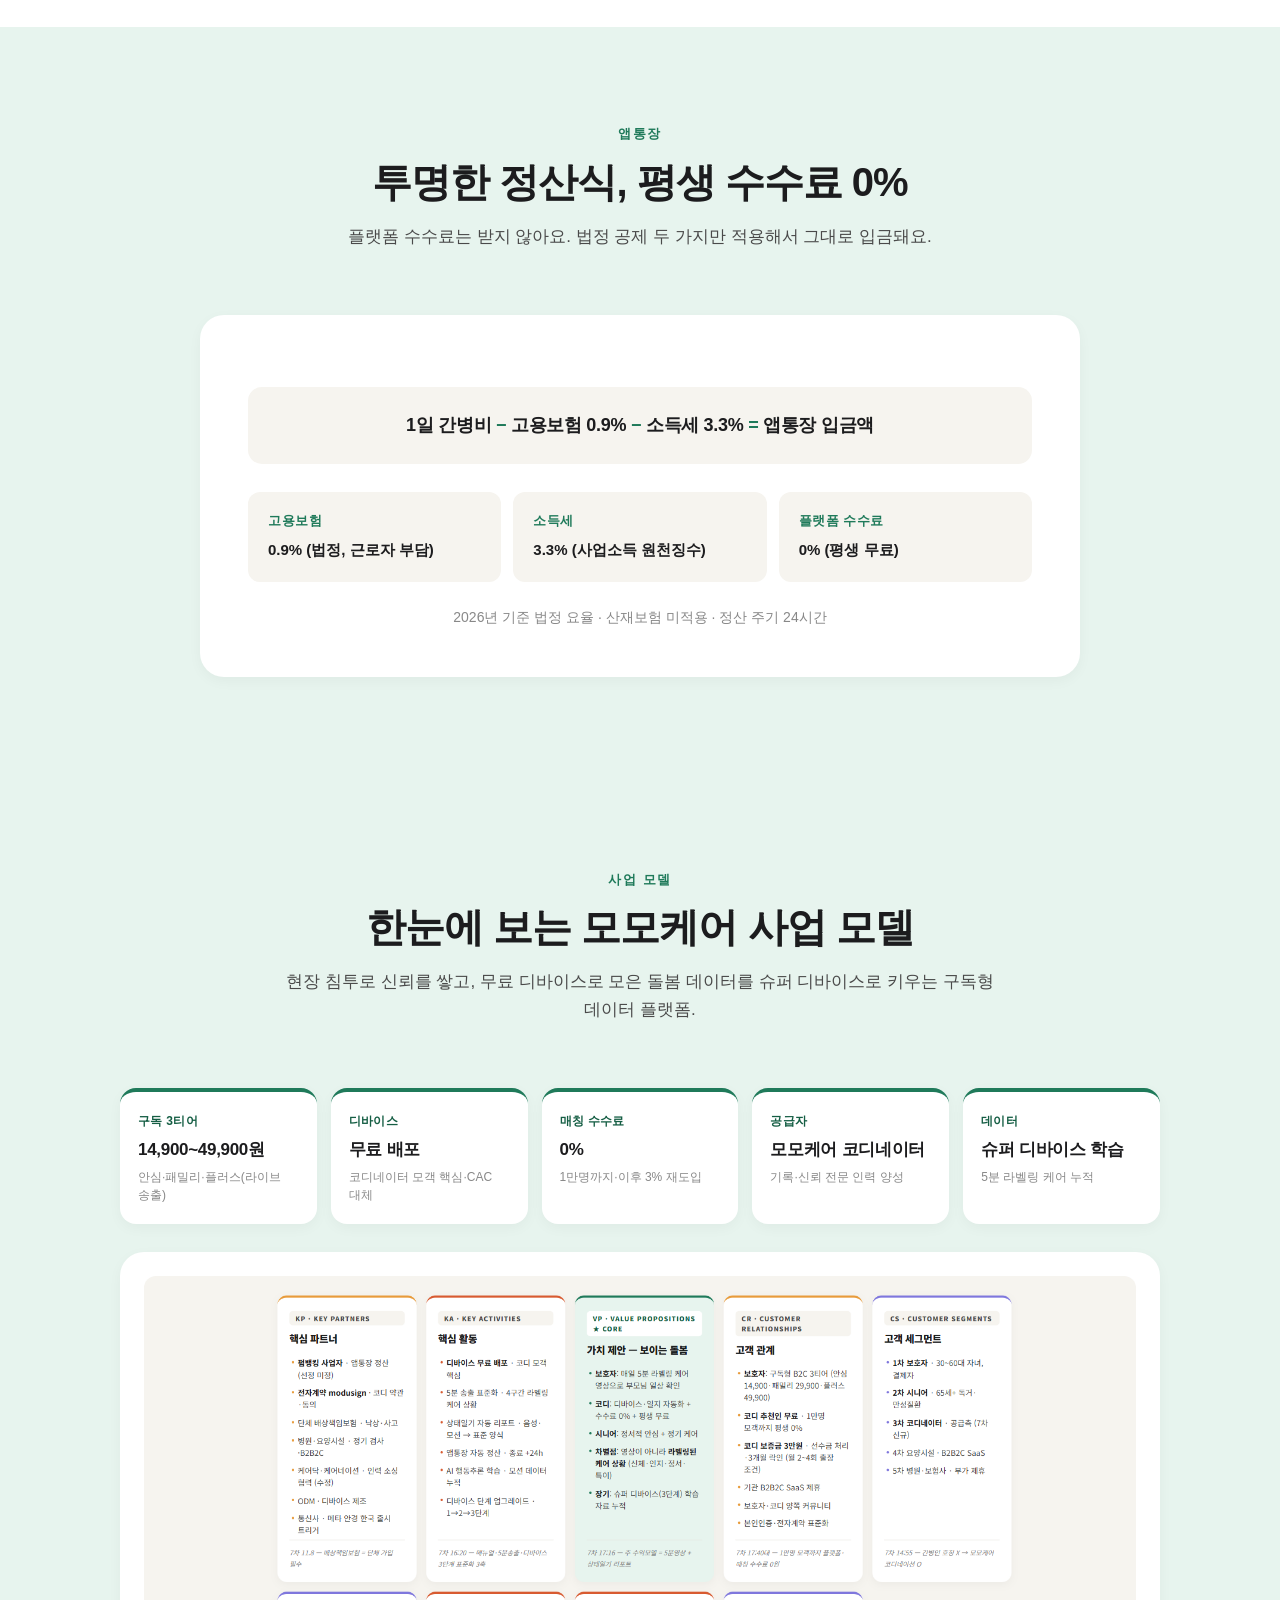
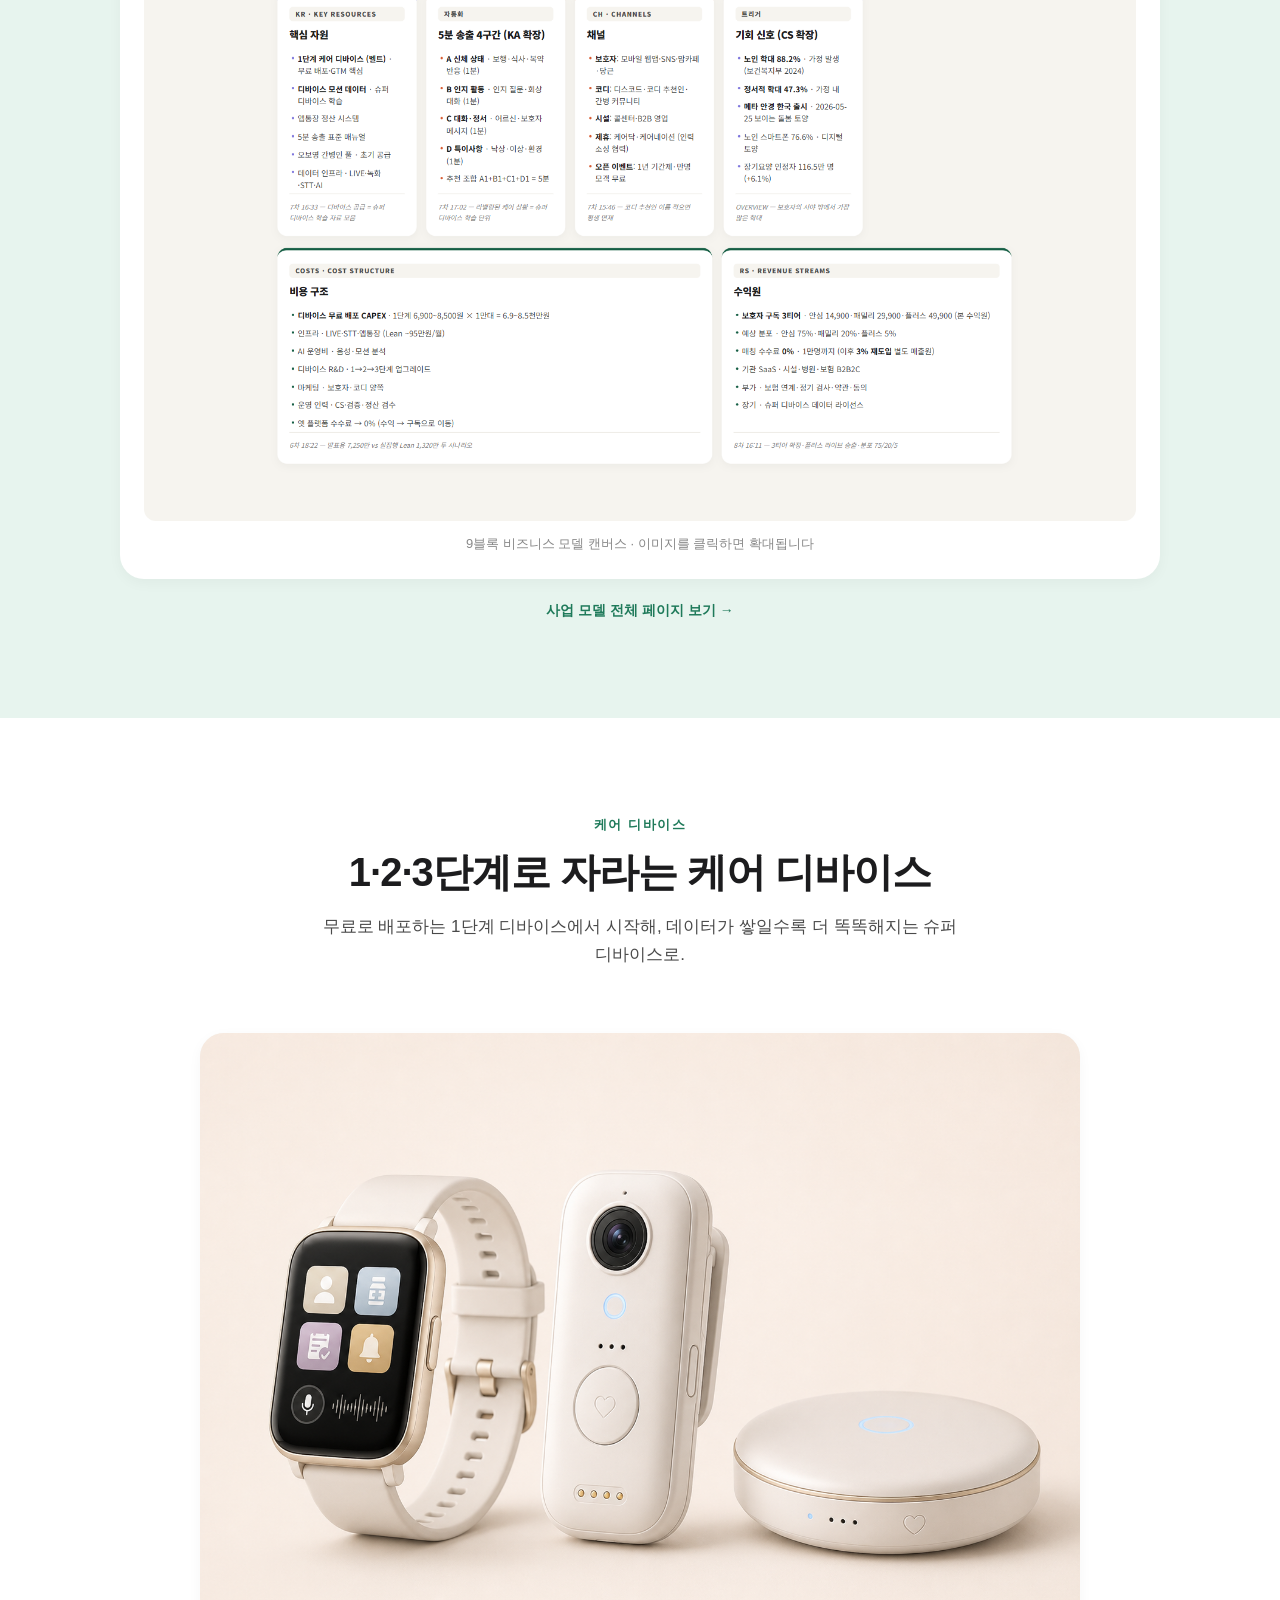
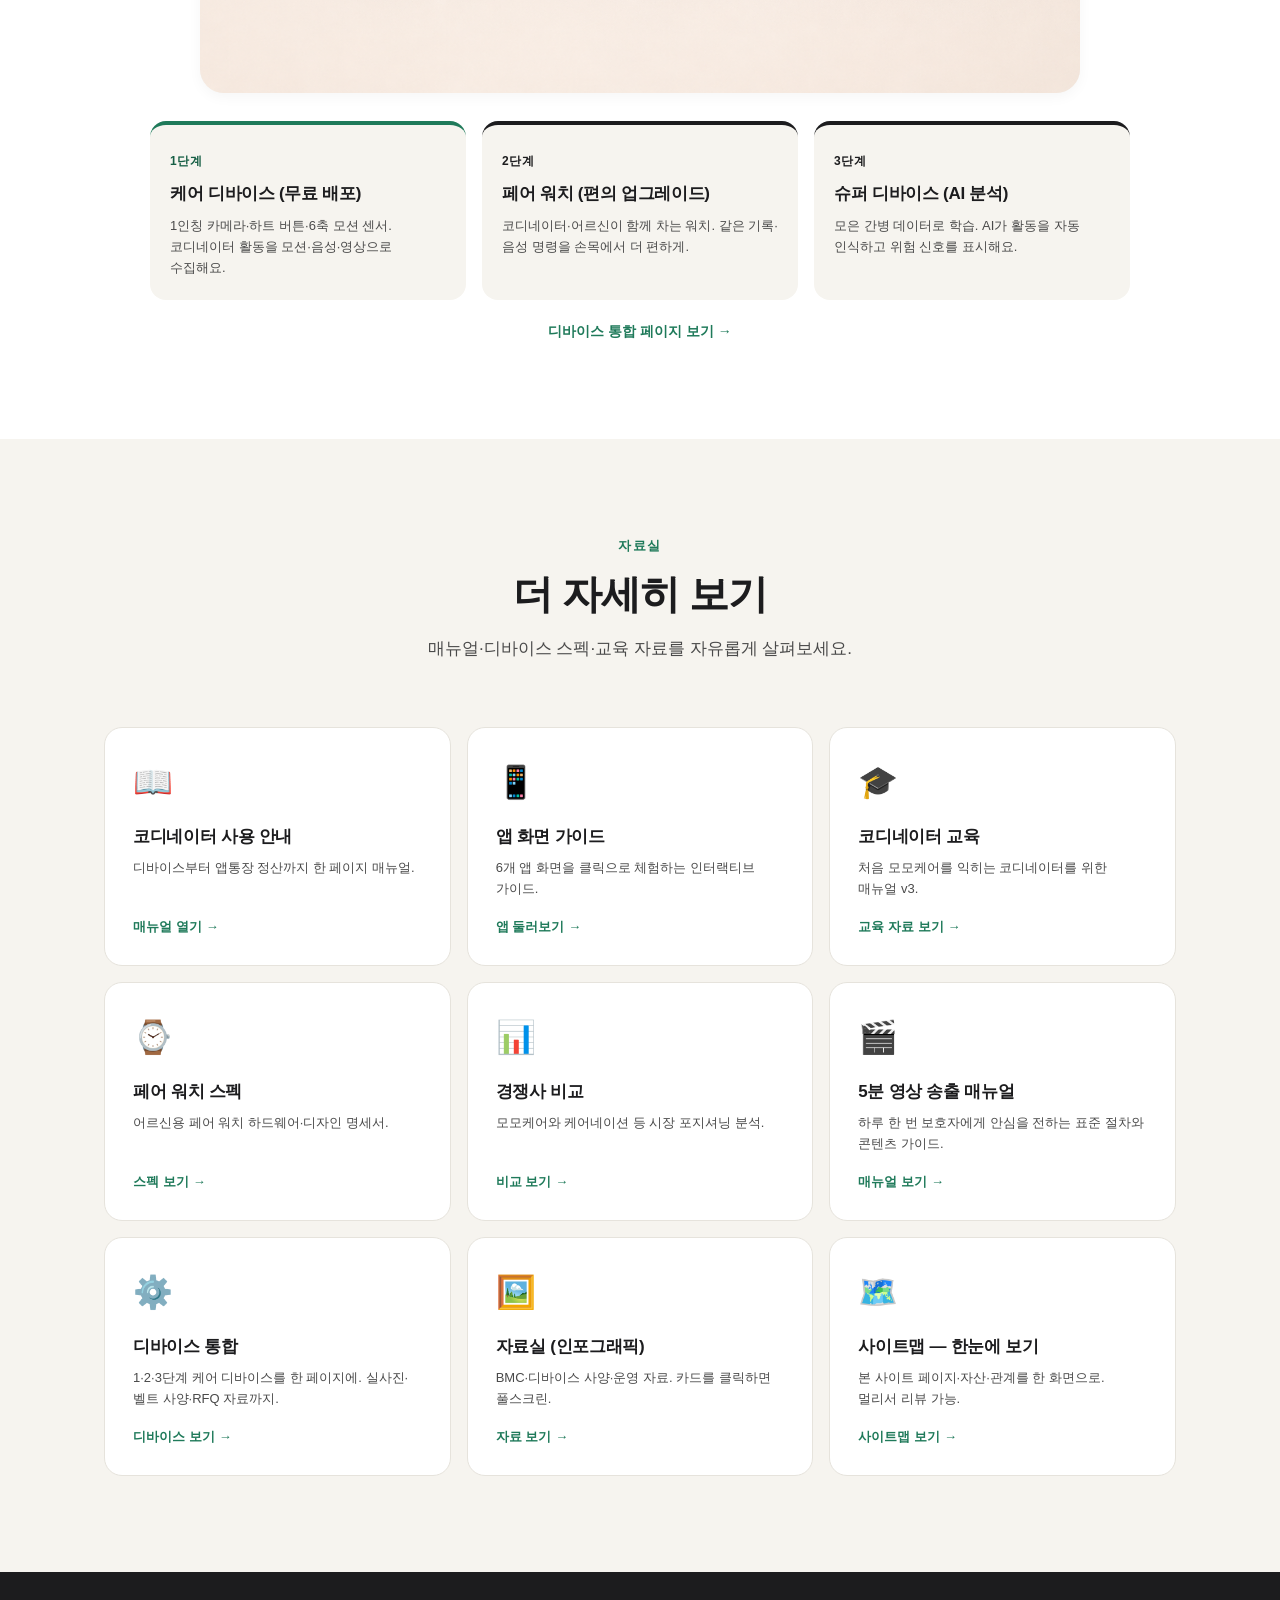
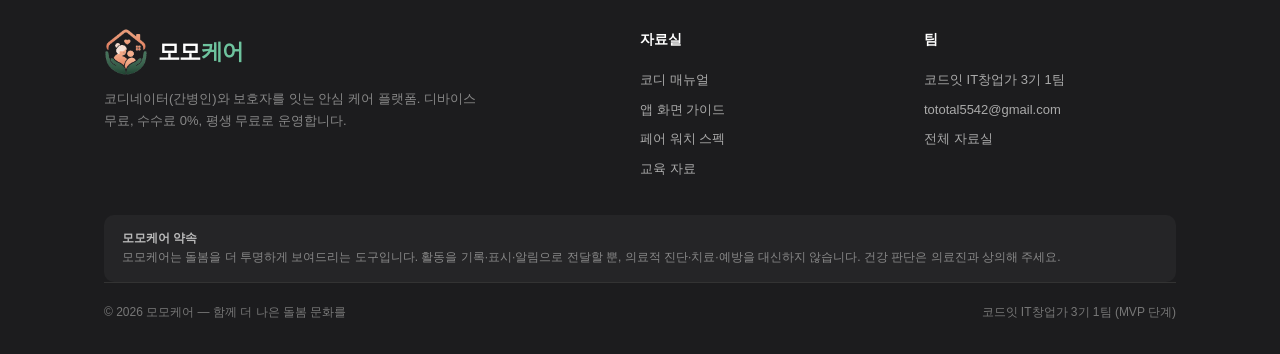
==== commit 33e392b9: "feat(index): 메인 사업모델 가독성 개선 + 디바이스 3단계 쇼케이스 BMC 통이미지가 작게 보이던 문제 해결 — 읽히는 핵심 카드 5개(3티어·디바이스 무료·수수료 0%" ====
--- a/index.html
+++ b/index.html
@@ -336,19 +336,62 @@
 
   /* Model (BMC) section */
   .model { background: var(--green-light); }
-  .model-card {
-    background: var(--paper); border-radius: 24px;
-    padding: 40px; max-width: 1040px; margin: 0 auto;
-    box-shadow: var(--shadow);
-  }
-  .model-card img {
-    width: 100%; height: auto;
-    border-radius: 12px;
-    display: block;
-  }
+  .model-highlights {
+    display: grid; grid-template-columns: repeat(5, 1fr); gap: 14px;
+    max-width: 1040px; margin: 0 auto 28px;
+  }
+  .mh-card {
+    background: var(--paper); border-radius: 16px; padding: 20px 18px;
+    box-shadow: var(--shadow); border-top: 4px solid var(--green);
+    display: flex; flex-direction: column; gap: 4px;
+  }
+  .mh-card .mh-label { font-size: 12px; font-weight: 700; color: var(--green-dark); letter-spacing: 0.3px; }
+  .mh-card strong { font-size: 17px; font-weight: 800; color: var(--ink); letter-spacing: -0.3px; }
+  .mh-card .mh-sub { font-size: 12px; color: var(--ink-mute); line-height: 1.5; }
+  .model-canvas {
+    background: var(--paper); border-radius: 24px; padding: 24px;
+    max-width: 1040px; margin: 0 auto; box-shadow: var(--shadow);
+  }
+  .model-canvas img {
+    width: 100%; height: auto; border-radius: 12px; display: block; cursor: zoom-in;
+  }
+  .model-canvas-cap { margin-top: 12px; text-align: center; font-size: 13px; color: var(--ink-mute); }
   .model-foot {
-    margin-top: 24px; text-align: center;
+    margin-top: 20px; text-align: center;
     font-size: 14px; color: var(--ink-mute);
+  }
+  .model-foot a { color: var(--green); font-weight: 700; }
+
+  /* Device showcase section */
+  .device-showcase { background: var(--paper); }
+  .ds-visual {
+    max-width: 880px; margin: 0 auto 28px; border-radius: 24px; overflow: hidden;
+    background: var(--bg); box-shadow: var(--shadow);
+  }
+  .ds-visual img { width: 100%; height: auto; display: block; cursor: zoom-in; }
+  .ds-stages {
+    display: grid; grid-template-columns: repeat(3, 1fr); gap: 16px;
+    max-width: 980px; margin: 0 auto;
+  }
+  .ds-stage {
+    background: var(--bg); border-radius: 16px; padding: 22px 20px;
+    border-top: 4px solid var(--green);
+  }
+  .ds-stage.s2 { border-top-color: var(--purple); }
+  .ds-stage.s3 { border-top-color: var(--coral); }
+  .ds-stage .ds-num { font-size: 12px; font-weight: 800; letter-spacing: 0.5px; color: var(--green-dark); }
+  .ds-stage.s2 .ds-num { color: var(--purple); }
+  .ds-stage.s3 .ds-num { color: var(--coral); }
+  .ds-stage strong { display: block; font-size: 17px; font-weight: 800; margin: 6px 0 8px; letter-spacing: -0.3px; }
+  .ds-stage p { font-size: 13px; color: var(--ink-soft); line-height: 1.6; }
+
+  @media (max-width: 1024px) {
+    .model-highlights { grid-template-columns: repeat(2, 1fr); }
+    .ds-stages { grid-template-columns: 1fr; }
+  }
+  @media (max-width: 600px) {
+    .model-highlights { grid-template-columns: 1fr; }
+    .model-canvas { padding: 14px; }
   }
 
   /* Footer brand row with logo */
@@ -703,12 +746,73 @@
     <div class="sec-head">
       <div class="sec-eyebrow">사업 모델</div>
       <h2>한눈에 보는 모모케어 사업 모델</h2>
-      <p>가치 제안부터 수익 구조까지, 모모케어가 어떻게 작동하는지 한 장으로.</p>
-    </div>
-    <div class="model-card">
-      <img src="assets/bmc.png" class="zoomable" alt="모모케어 비즈니스 모델 캔버스 — 2026-05-28 7차 결정 본" data-caption="모모케어 BMC — 7차 결정 본 (GTM 피봇·디바이스 3단계·5분 송출·코디 호칭 반영)">
-      <div class="model-foot"><a href="bmc.html" style="color:var(--green); font-weight:700;">사업 모델 자세히 보기 →</a></div>
-    </div>
+      <p>현장 침투로 신뢰를 쌓고, 무료 디바이스로 모은 돌봄 데이터를 슈퍼 디바이스로 키우는 구독형 데이터 플랫폼.</p>
+    </div>
+
+    <div class="model-highlights">
+      <div class="mh-card">
+        <span class="mh-label">구독 3티어</span>
+        <strong>14,900~49,900원</strong>
+        <span class="mh-sub">안심·패밀리·플러스(라이브 송출)</span>
+      </div>
+      <div class="mh-card">
+        <span class="mh-label">디바이스</span>
+        <strong>무료 배포</strong>
+        <span class="mh-sub">코디네이터 모객 핵심·CAC 대체</span>
+      </div>
+      <div class="mh-card">
+        <span class="mh-label">매칭 수수료</span>
+        <strong>0%</strong>
+        <span class="mh-sub">1만명까지·이후 3% 재도입</span>
+      </div>
+      <div class="mh-card">
+        <span class="mh-label">공급자</span>
+        <strong>모모케어 코디네이터</strong>
+        <span class="mh-sub">기록·신뢰 전문 인력 양성</span>
+      </div>
+      <div class="mh-card">
+        <span class="mh-label">데이터</span>
+        <strong>슈퍼 디바이스 학습</strong>
+        <span class="mh-sub">5분 라벨링 케어 누적</span>
+      </div>
+    </div>
+
+    <div class="model-canvas">
+      <img src="assets/bmc.png" class="zoomable" alt="모모케어 비즈니스 모델 캔버스 9블록 — 2026-05-29 8차 갱신" data-caption="모모케어 BMC — 8차 갱신 (구독 3티어·코디네이터 양성·보증금 선수금·단계적 MVP)">
+      <p class="model-canvas-cap">9블록 비즈니스 모델 캔버스 · 이미지를 클릭하면 확대됩니다</p>
+    </div>
+    <div class="model-foot"><a href="bmc.html">사업 모델 전체 페이지 보기 →</a></div>
+  </div>
+</section>
+
+<section id="device-showcase" class="device-showcase">
+  <div class="wrap">
+    <div class="sec-head">
+      <div class="sec-eyebrow">케어 디바이스</div>
+      <h2>1·2·3단계로 자라는 케어 디바이스</h2>
+      <p>무료로 배포하는 1단계 디바이스에서 시작해, 데이터가 쌓일수록 더 똑똑해지는 슈퍼 디바이스로.</p>
+    </div>
+    <div class="ds-visual">
+      <img src="assets/device-lineup.png" class="zoomable" alt="모모케어 케어 디바이스 라인업 — 페어 워치·기록 디바이스·슈퍼 디바이스" data-caption="모모케어 케어 디바이스 1·2·3단계 라인업">
+    </div>
+    <div class="ds-stages">
+      <div class="ds-stage s1">
+        <span class="ds-num">1단계</span>
+        <strong>케어 디바이스 (무료 배포)</strong>
+        <p>1인칭 카메라·하트 버튼·6축 모션 센서. 코디네이터 활동을 모션·음성·영상으로 수집해요.</p>
+      </div>
+      <div class="ds-stage s2">
+        <span class="ds-num">2단계</span>
+        <strong>페어 워치 (편의 업그레이드)</strong>
+        <p>코디네이터·어르신이 함께 차는 워치. 같은 기록·음성 명령을 손목에서 더 편하게.</p>
+      </div>
+      <div class="ds-stage s3">
+        <span class="ds-num">3단계</span>
+        <strong>슈퍼 디바이스 (AI 분석)</strong>
+        <p>모은 간병 데이터로 학습. AI가 활동을 자동 인식하고 위험 신호를 표시해요.</p>
+      </div>
+    </div>
+    <div class="model-foot"><a href="devices.html">디바이스 통합 페이지 보기 →</a></div>
   </div>
 </section>
 
